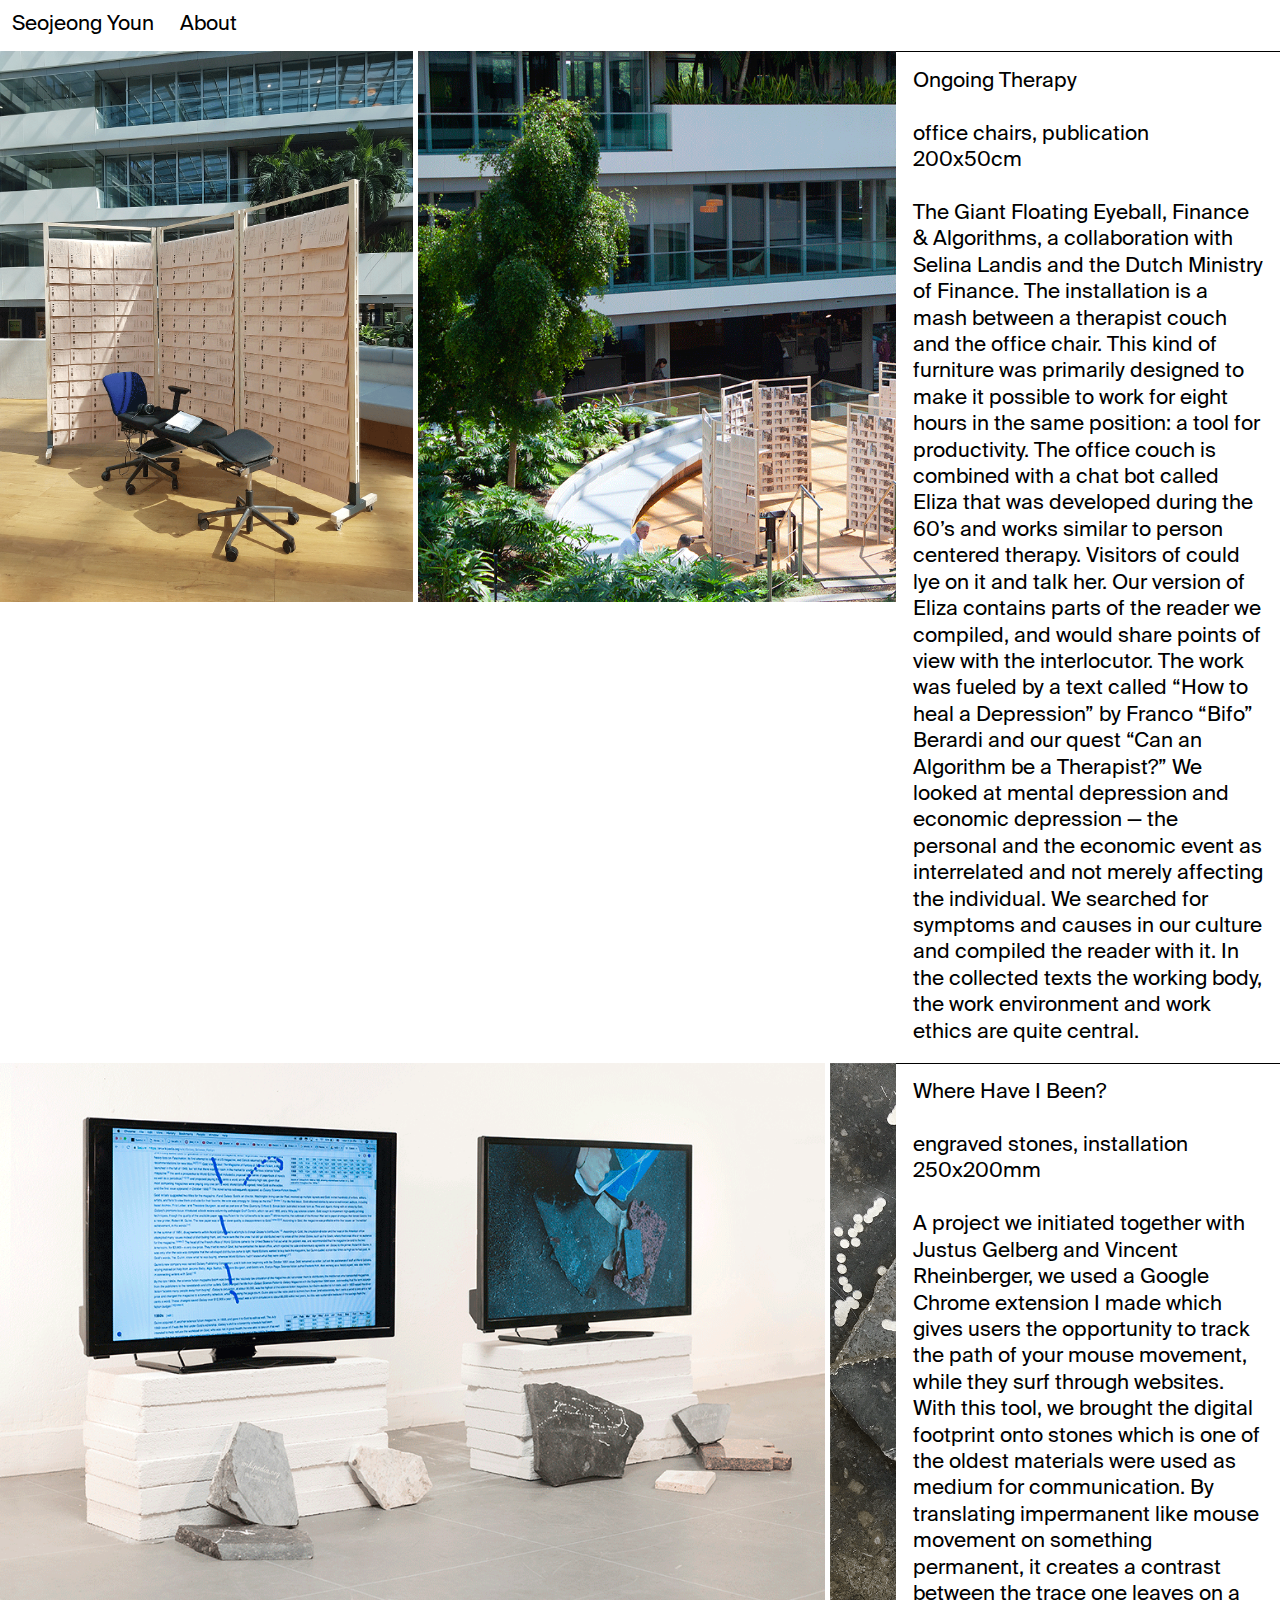
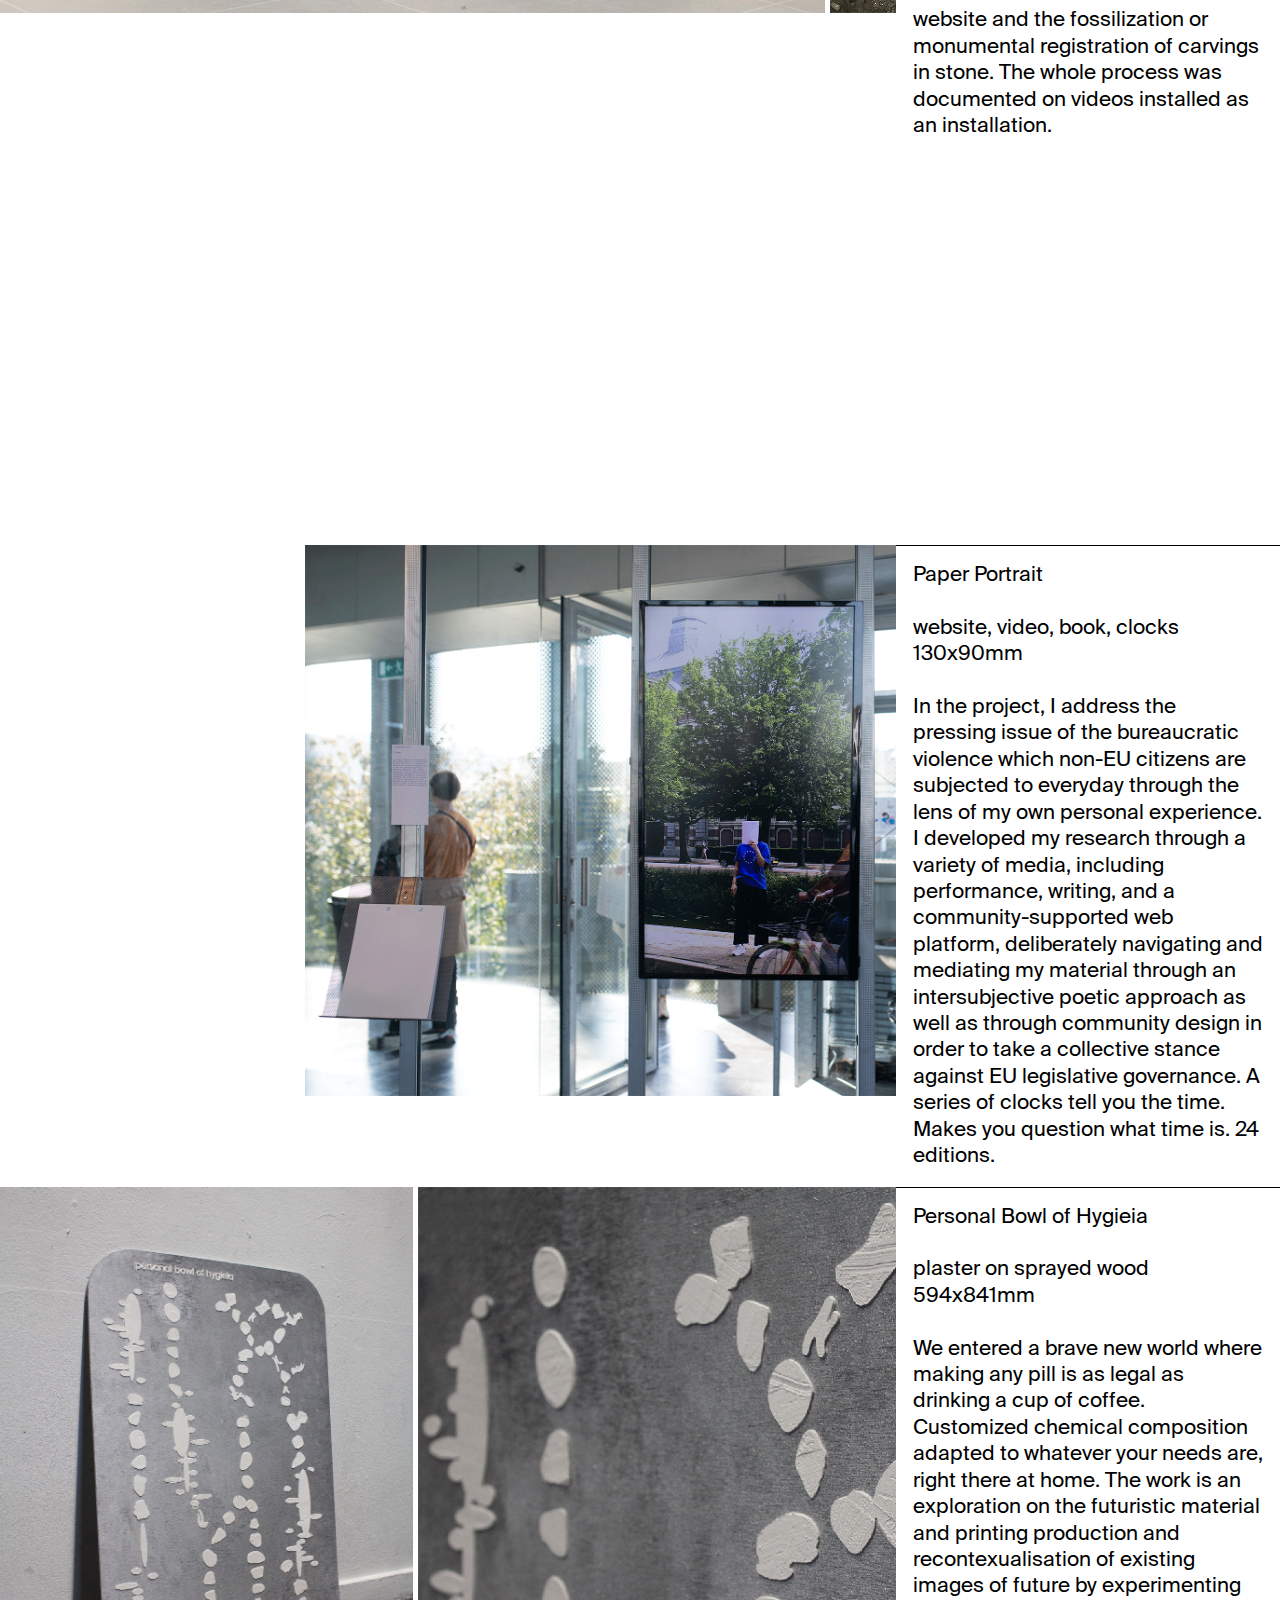
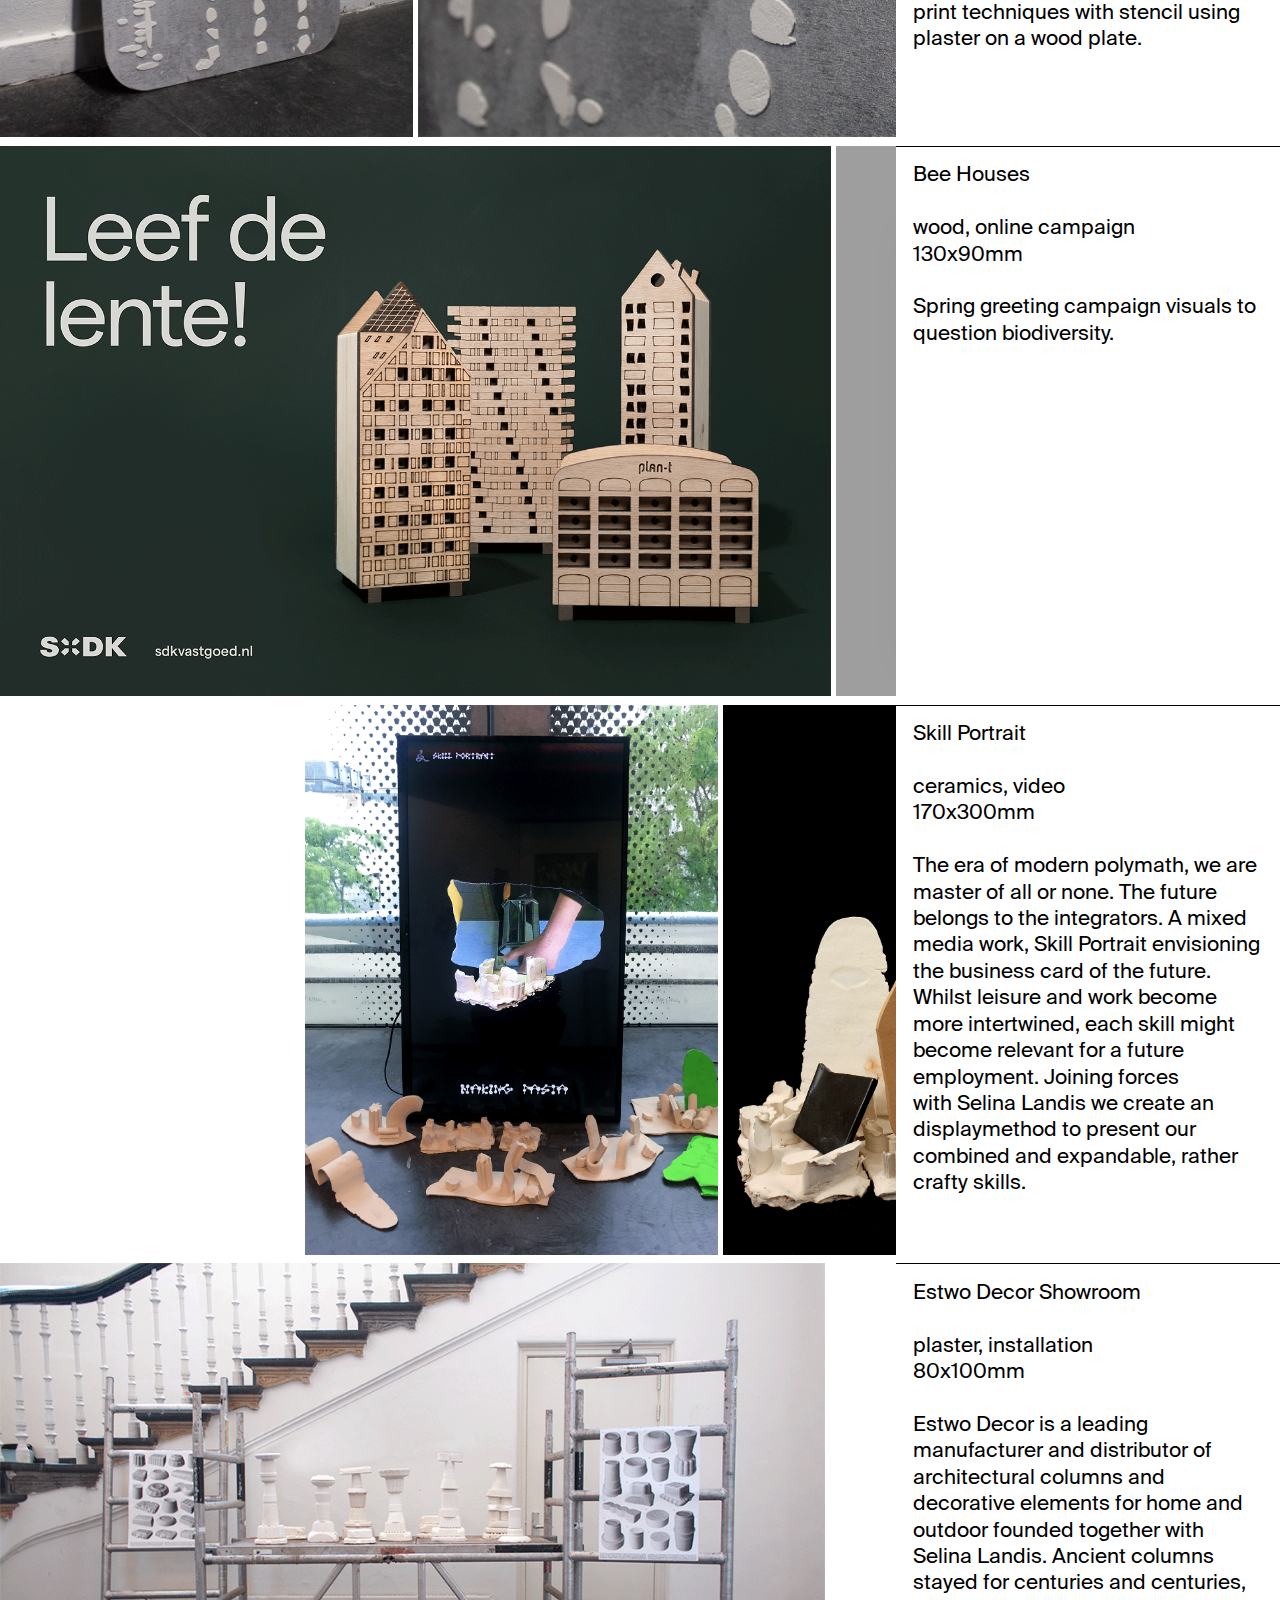
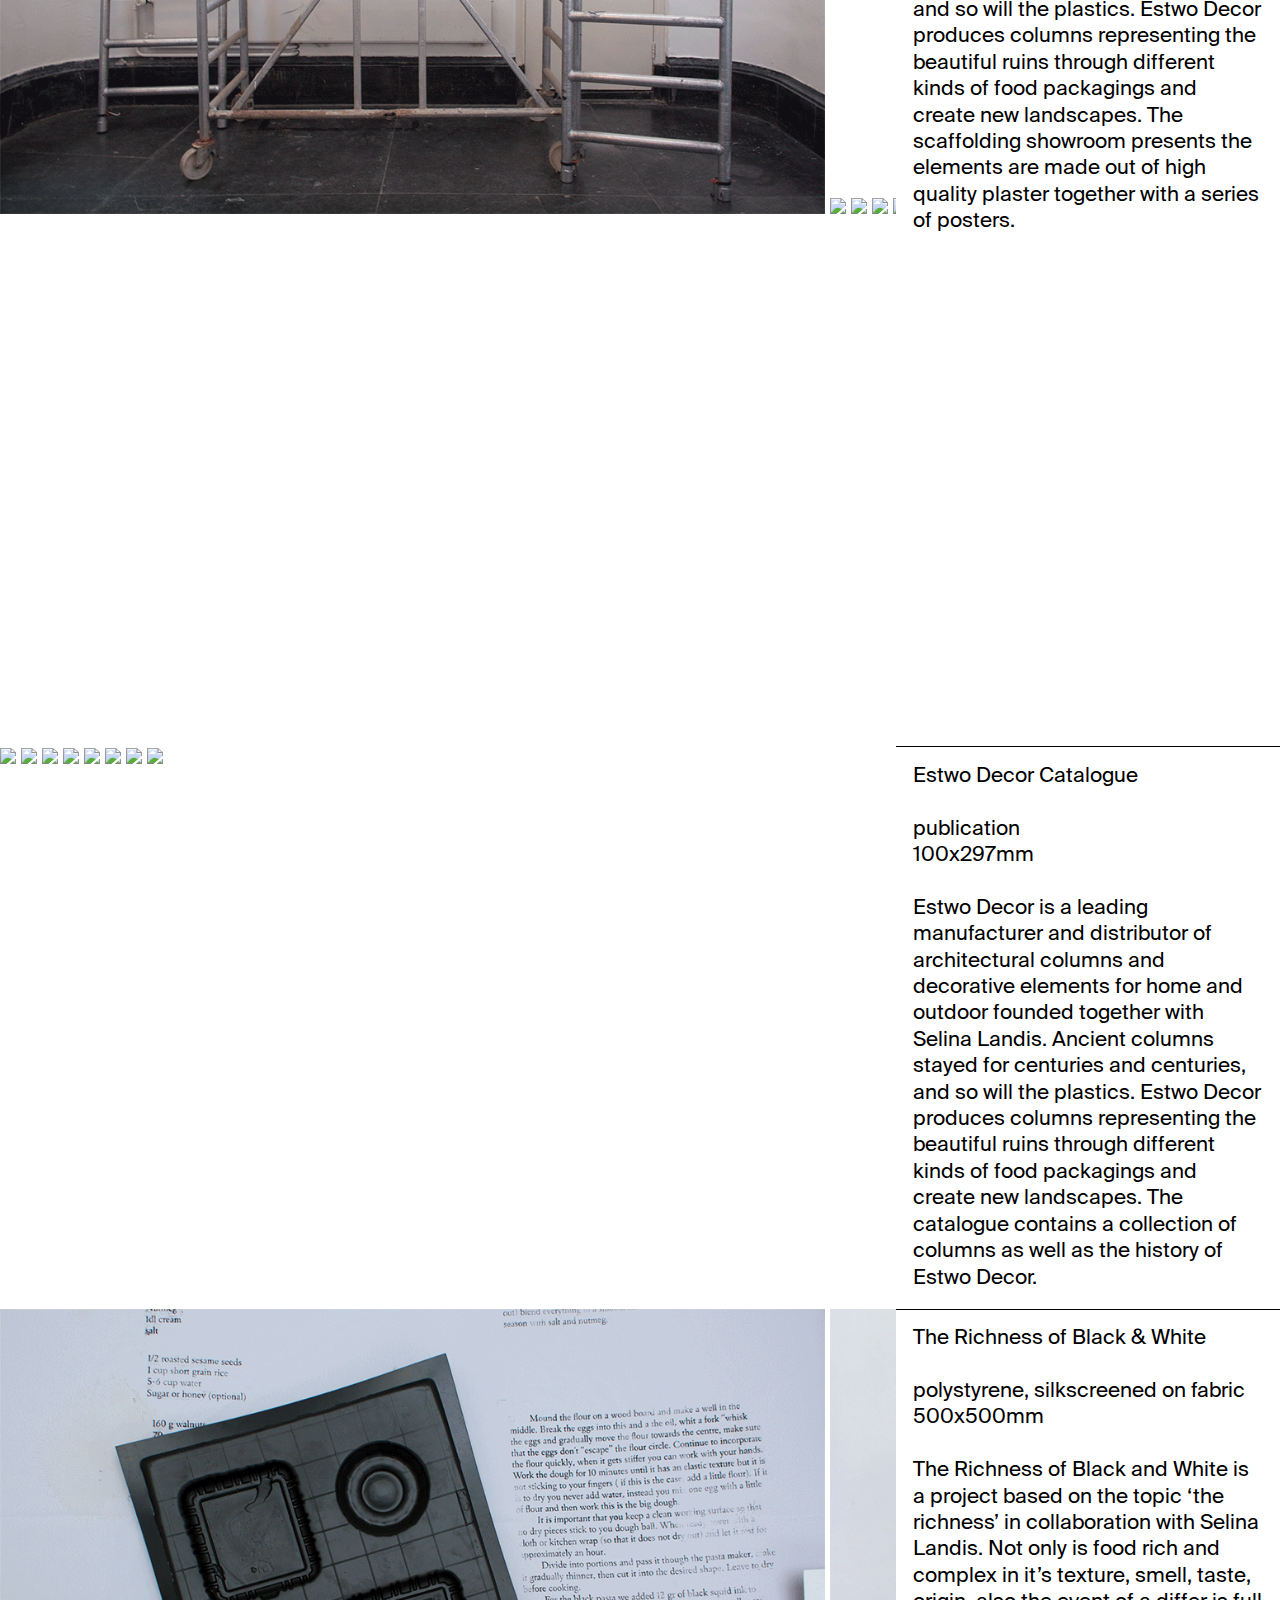
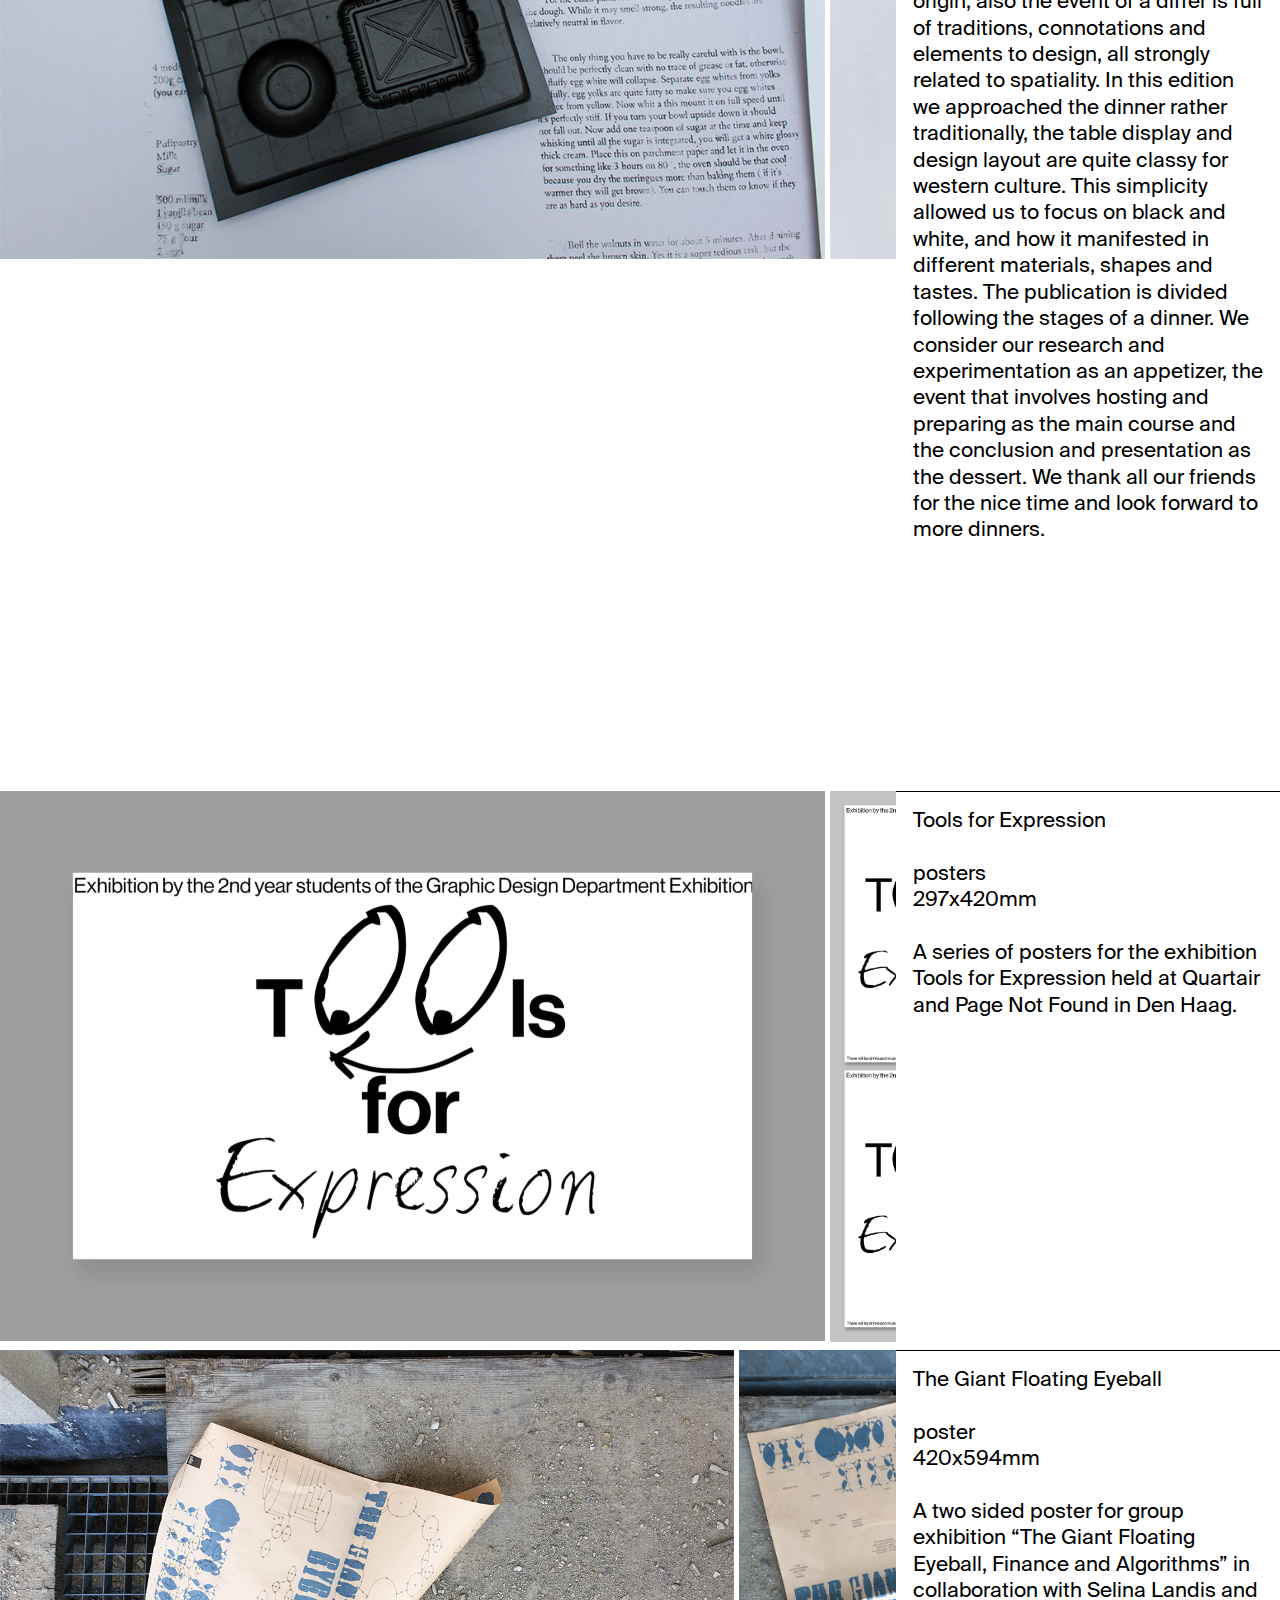
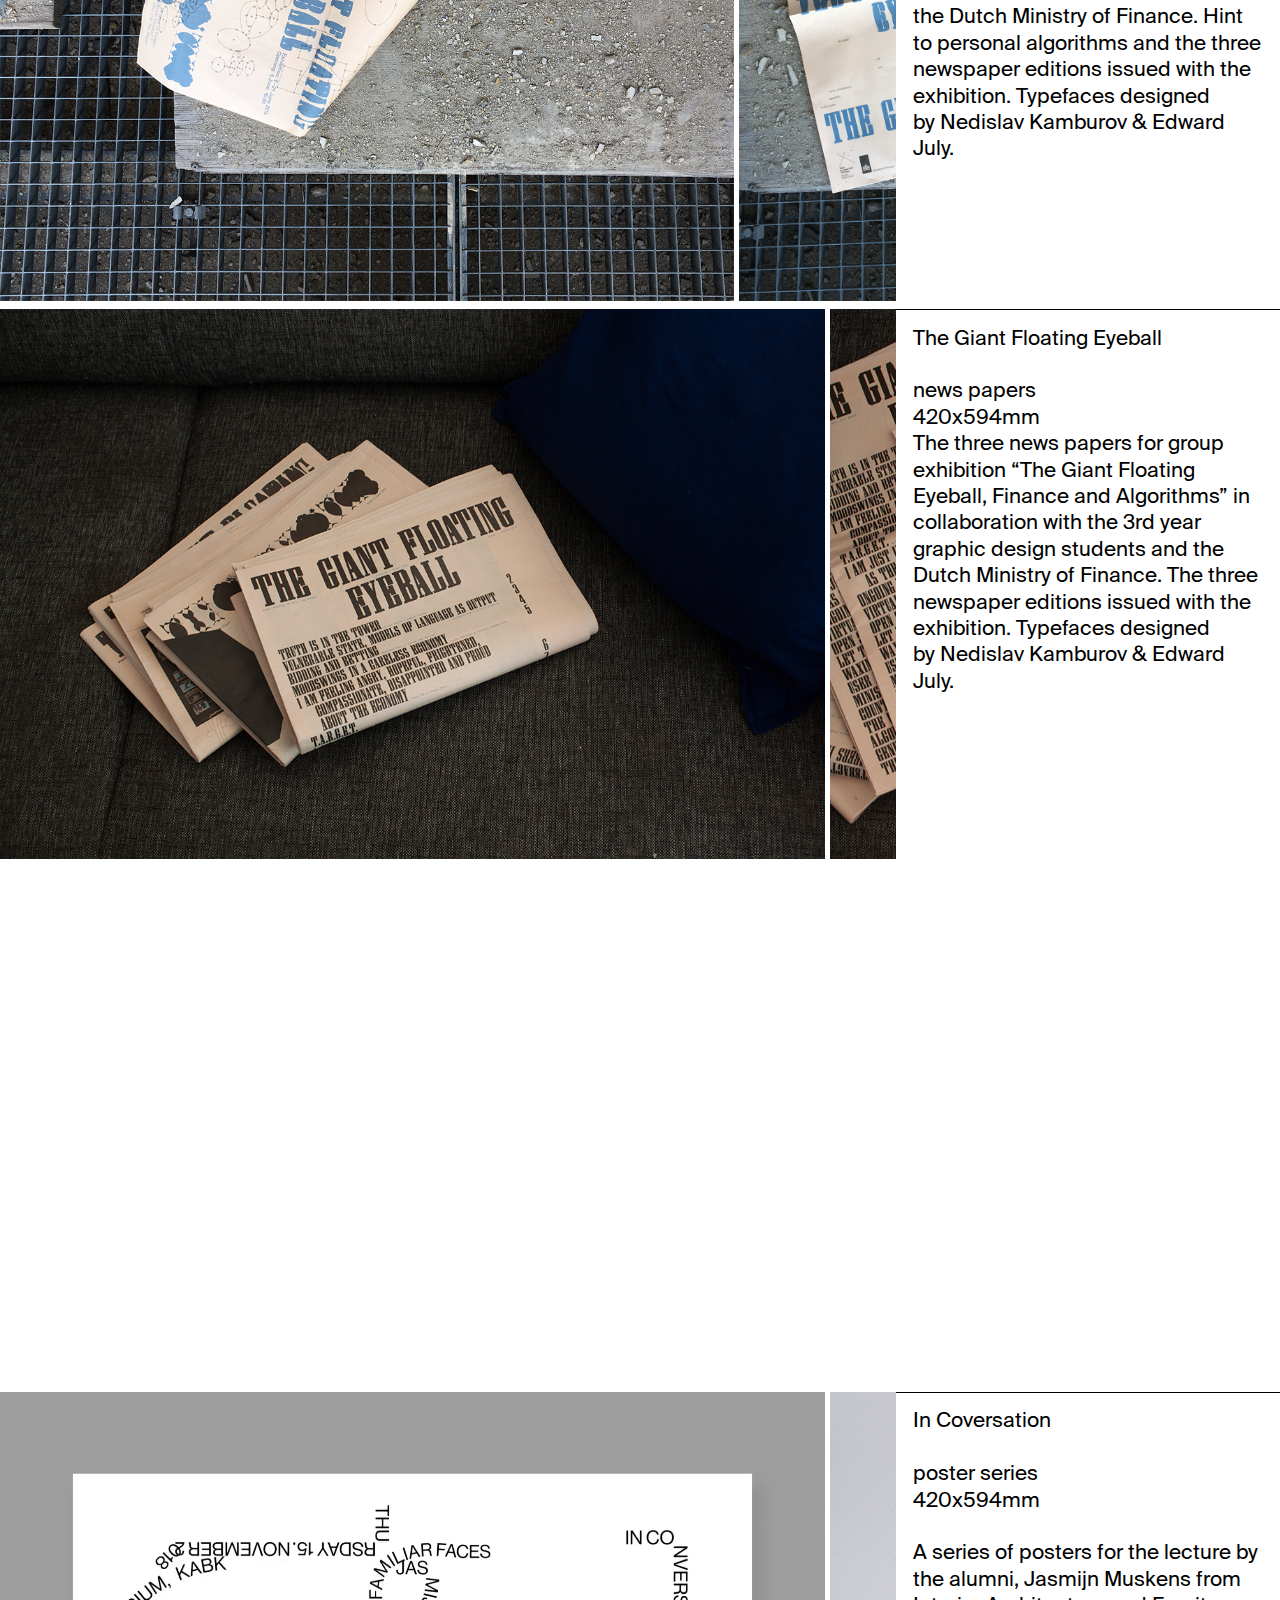
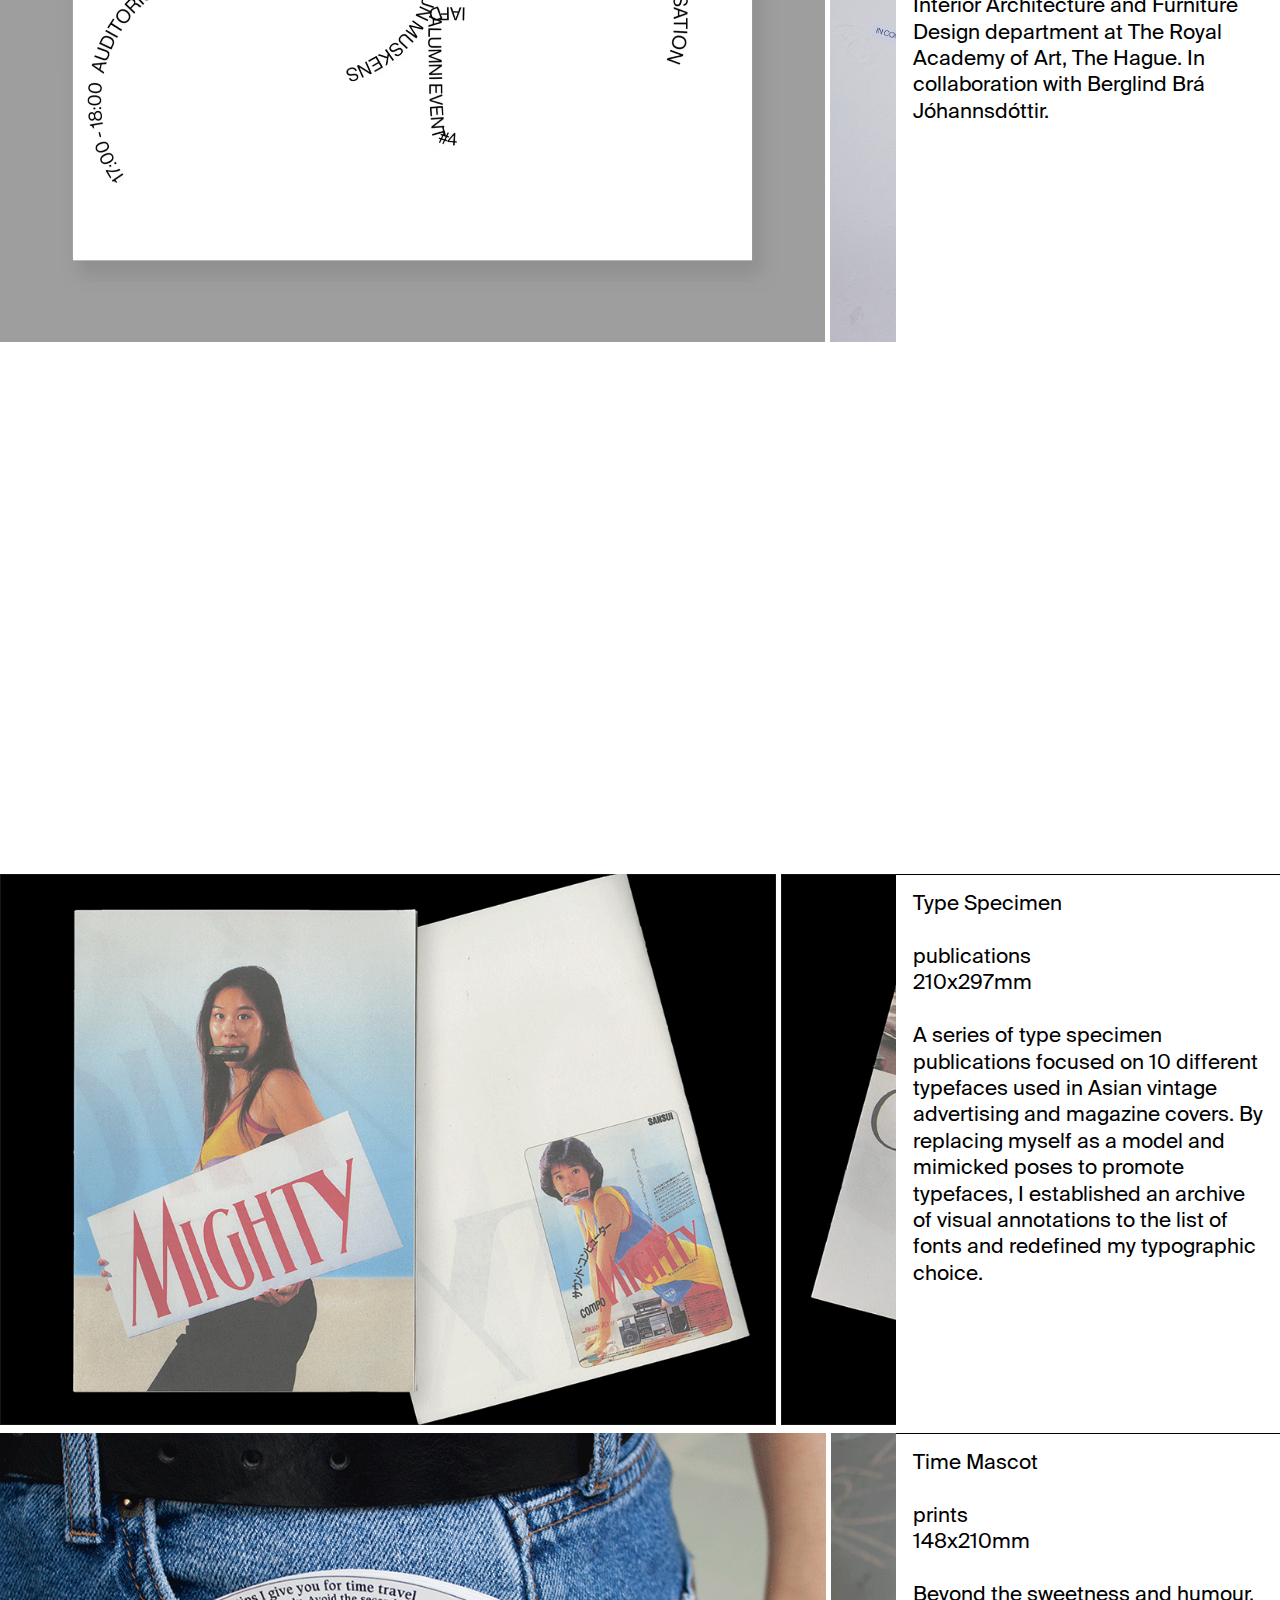
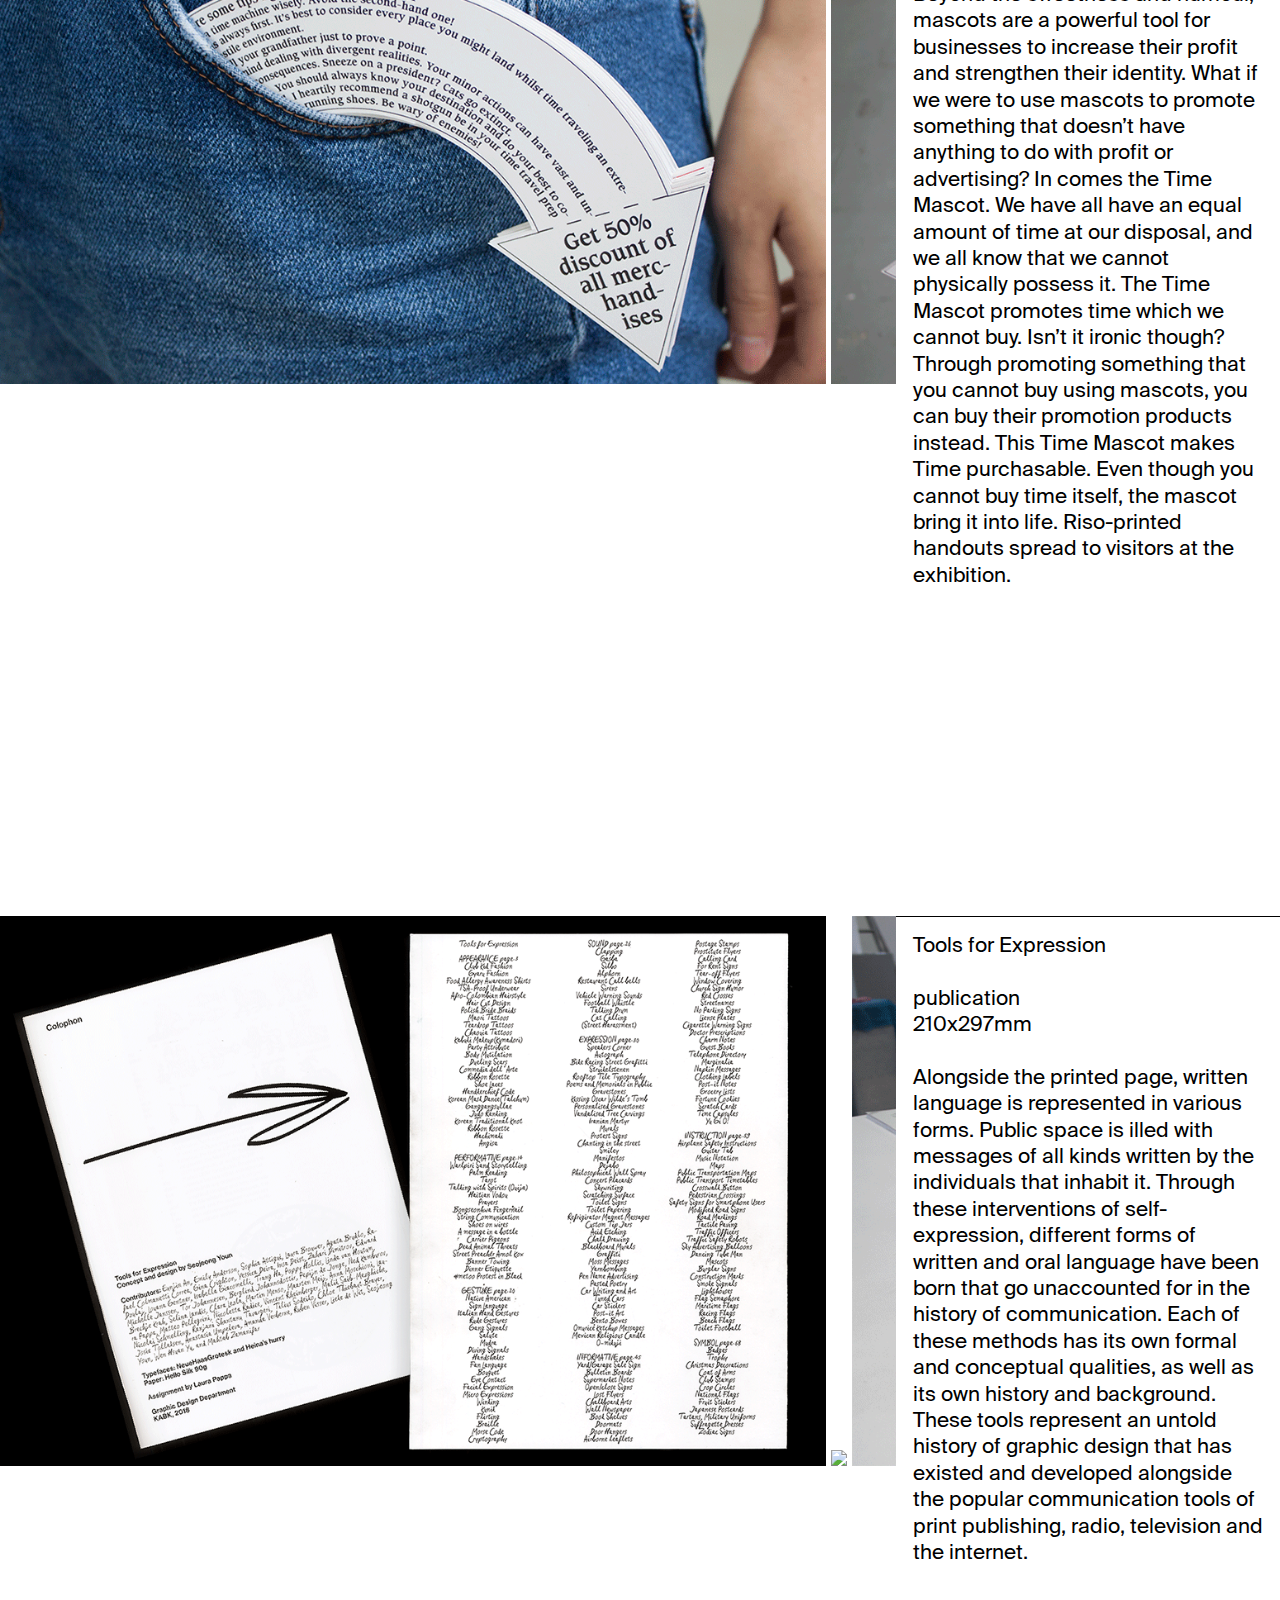
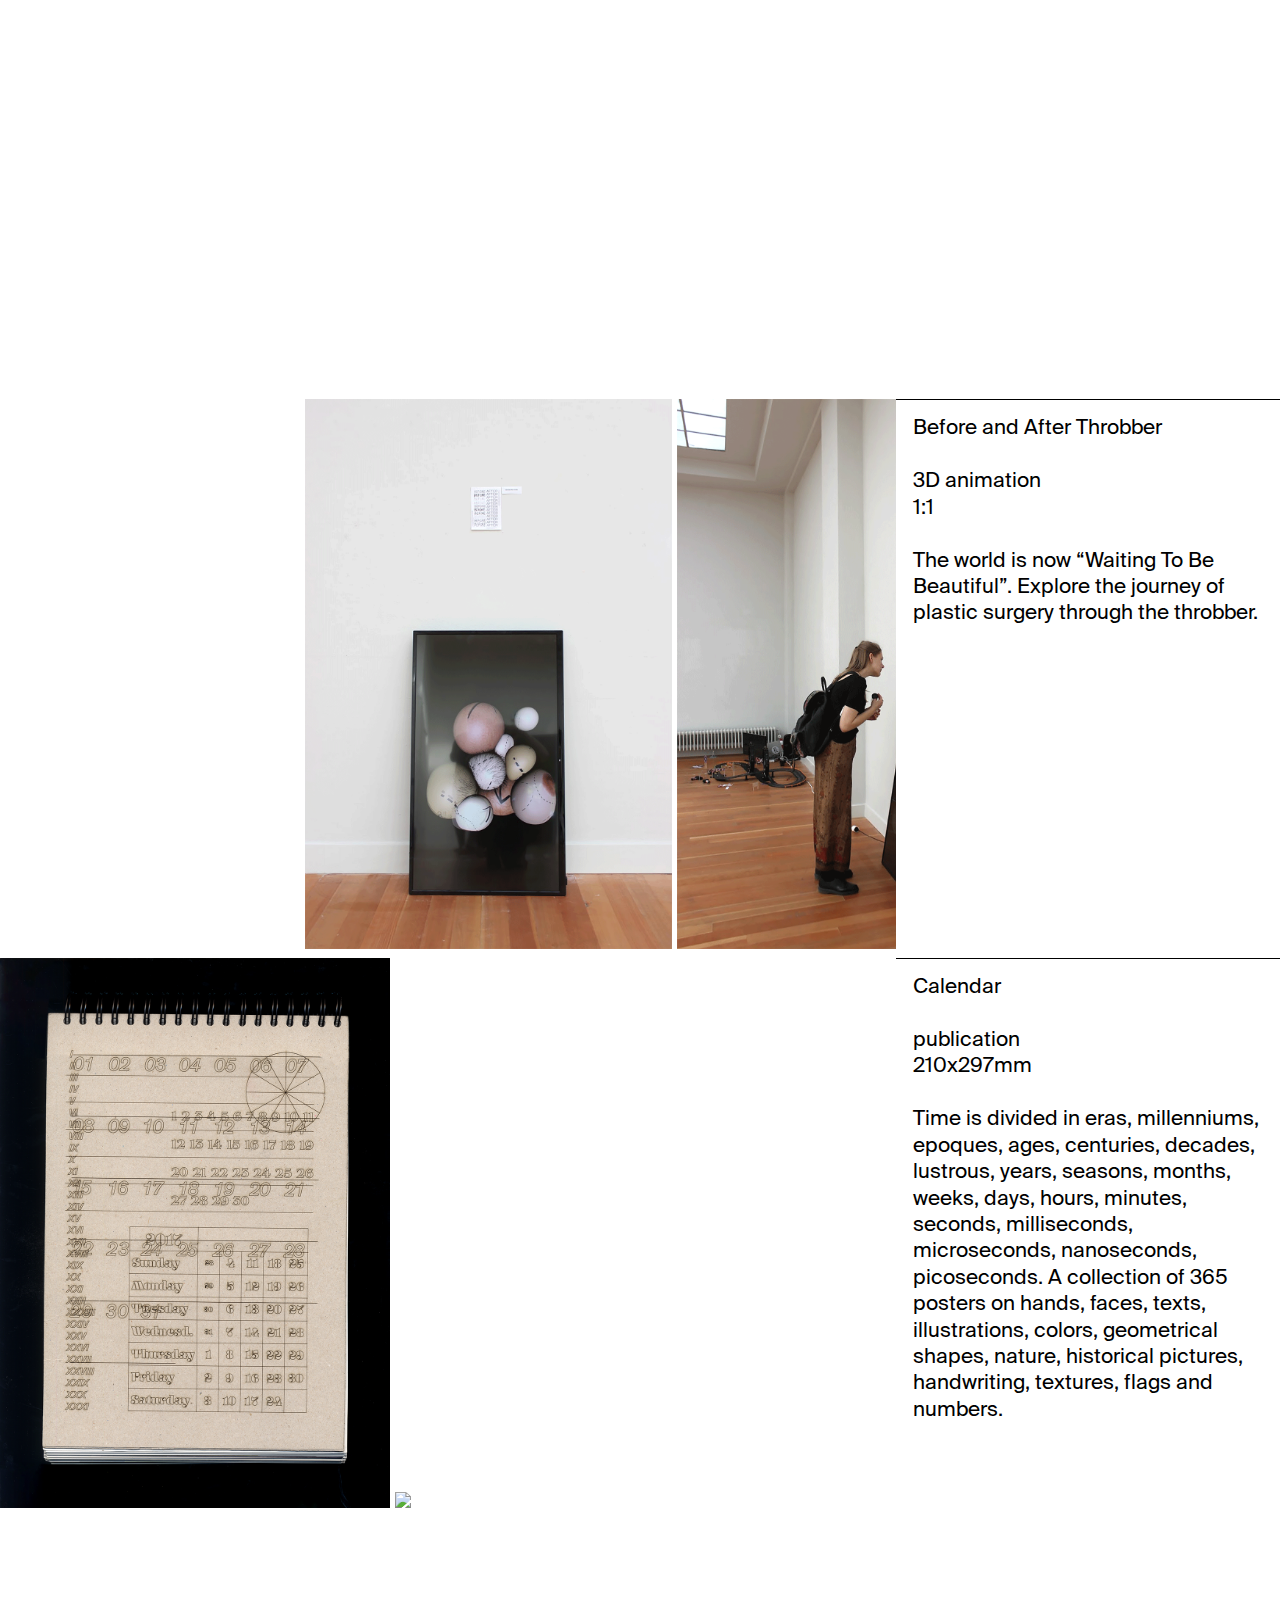
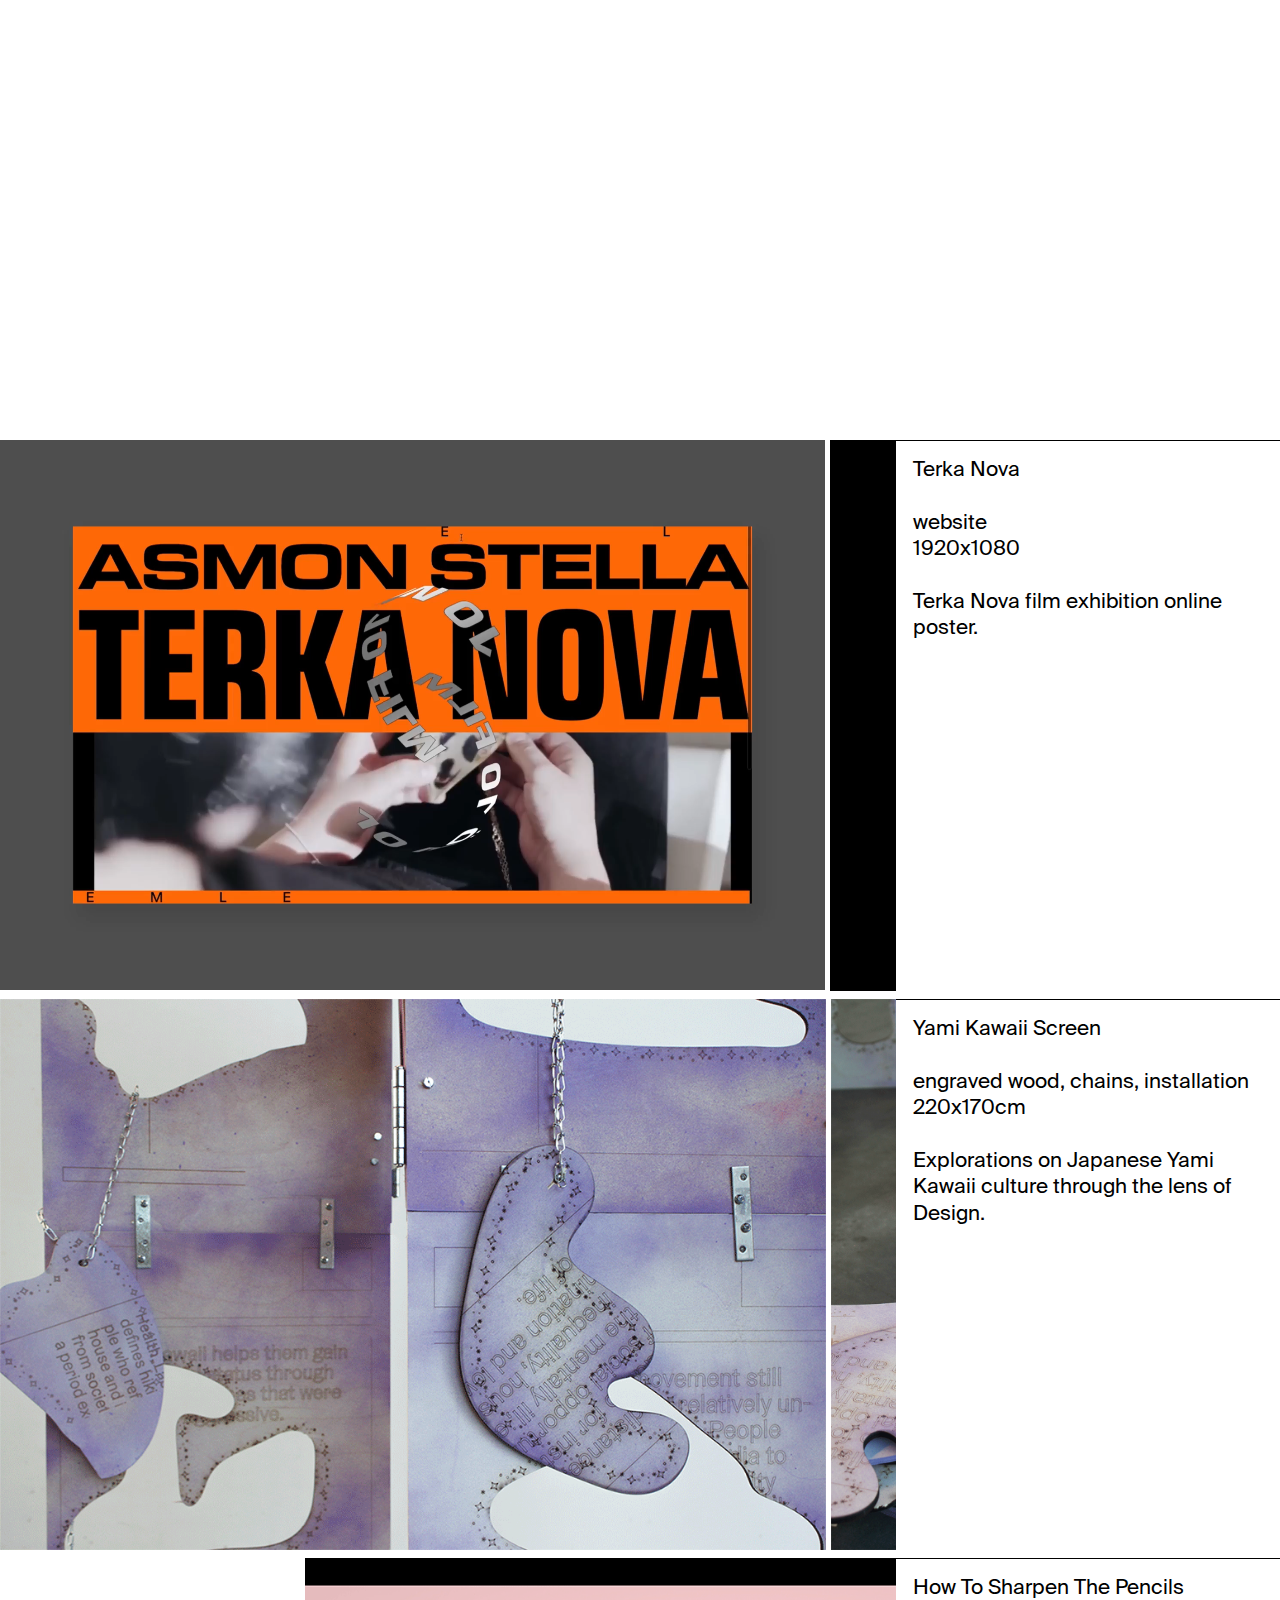
==== index.html @ a8e27b2b "a" ====
<!doctype html>

<html>

<head>

	<title>Seojeong Youn</title>

	<meta charset="UTF-8">

<meta name="viewport" content="width=device-width, initial-scale=1.0">

	<link href="index.css" rel="stylesheet">
	<link rel="icon" type="image/png" href="images/icon.png"/>

</head>

<body>
<!-- <div class="info">
		<img src="images/eye.png" />
</div> -->



<div class="col2" id="top">
	<a class="bio left" style="text-decoration: none; color: black;" >
	Seojeong Youn
</a>
	<a class="bio right" onclick="myFunction()">About</a>

	<div class="column" id="hide" style="display: none;">
<div class="column left">
		<p>
			Seojeong Youn (1993) is a multidisciplinary designer from Seoul, South Korea, currently lives and works in Rotterdam, Netherlands. She finished her bachelor’s degree in Graphic Design at <a href="https://www.kabk.nl/" target="_blank">the Royal Academy of Art, The Hague (KABK)</a>. Her practice consists of combining various mediums
			and explorations on different materials including printed-matters, ceramics, installations, digital and everyday objects.
		</p>
		<!-- <p>
			<br />
			Internship at <a href="http://janenrandoald.be" target="_blank">Studio Jan en Randoald</a>
		</p> -->
		<!-- <p>Select <em>graphic design</em>, or <em>other</em> above to get a filtered selection of projects.</p> -->
	</div>
	<div class="column middle">
		<p>
				Exhibitions	</p>
				<p>

					<p>
							 <em>The Graduation Show</em> at KABK, Sep 2020	</p>
							<p>
								<p>
									<em>In a Pickle</em> at Optie B, Feb 2020
								</p>
				 <em>The Giant Floating Eyeball</em> at The Dutch Ministry of Finance, Jun 2019
							</p>
							 <em>Hoogtij Special: Tools.FM</em> at Page Not Found, Sep 2018
							<p>
				  <em>Tools for Expression</em>at Quartair, Apr 2018
							</p>
							<p>
				  <em>The Gallery Divine</em> at KABK gallery, Dec 2017
							</p>
							<p>
							<em>Objects in Perspective</em> at Quartair, Dec 2017
							</p>
							<p>
							<em>Lecture </em> at The Royal Chess Club 18, Dec 2016
							</p>
	</div>
	<div class="column right">
		<p>For any inquiries:<br />
			<a href="mailto:seojeong.contact@gmail.com" target="_blank">Email</a>
		<br /> <a href="https://www.instagram.com/seodrunk/" target="_blank">Instagram </a>
		<br /> <a href="https://www.linkedin.com/in/seojeong-youn-5357b7106/" target="blank">LinkedIn</a>
		</p>
<br />
<br />
		<br />
		<br />


	</div>
	</div>
</div>
<!-- <div class="popup" id="popup-bio">
	<div class="close-button"></div>
	<p>
Graphic designer and visual artist from Seoul, South Korea, lives and works in The Hague, The Netherlands. She finished her bachelor’s degree in Graphic Design at KABK, The Hague, The Netherlands in 2020. Her practice consists of combining various mediums and explorations on different materials including printed-matters, ceramics, installations, digital and daily objects.
		</p>
<br />
	<p>
		Internship at <a href="http://janenrandoald.be" target="_blank">Studio Jan en Randoald</a>
	</p>
</div> -->
<!-- <div class="profile">
	<img src="images/profile/profile_00000.png" />
</div> -->

<!-- <div class="menu-item">
	<a href="../seojeong_portfolio/index.html">1</a>
			<a href="../seojeong_portfolio/more.html">2</a>
</div> -->

<!-- <div class="project-description">
	<div class="project-title">
		PAPER PORTRAIT
		<div class="project-year">
			2020
		</div>
	</div>
<div class="project-content">
Paper Portrait is an ongoing photo series. The project aims to bring people from migrant workers and international students who are confronted with the immigration policy to build and unfold the longest paper. Have a look <a href="mailto:lyricyoon@gmail.com">here.</a>
</div>
</div>

<div class="project">
	<div class="project-item">
		<img src="images/paper-portrait/paper-portrait.png" />
	</div>
	<div class="project-item">
		<img src="images/paper-portrait/mobile.png" />
	</div>
</div> -->

<div class="project">

	<div class="project-item">
		<img src="images/ongoing_therapy/ongoing_therapy.png" />
	</div>
	<div class="project-item">
		<img src="images/ongoing_therapy/ongoing_therapy_bird.png" />
	</div>
	<div class="project-item">
		<img src="images/ongoing_therapy/book-2.png" />
	</div>
	<div class="project-item">
		<img src="images/ongoing_therapy/ongoing_therapy_02.png" />
	</div>
	<div class="project-item">
		<img src="images/ongoing_therapy/book-1.png" />
	</div>
	<div class="project-item">
		<img src="images/ongoing_therapy/book.png" />
	</div>
	<div class="project-item">
		<img src="images/ongoing_therapy/yessica.png" />
	</div>
	<div class="project-item">
		<img src="images/ongoing_therapy/introduction.png" />
	</div>
	<div class="project-item">
		<img src="images/ongoing_therapy/chair-studio-1.png" />
	</div>
	<div class="project-item">
		<img src="images/ongoing_therapy/chair-studio-2.png" />
	</div>
	<div class="project-item">
		<img src="images/ongoing_therapy/chair-studio-3.png" />
	</div>
	<!-- <div class="project-item">
		<img src="images/ongoing_therapy/chair-detail.png" />
	</div>
	<div class="project-item">
		<img src="images/ongoing_therapy/chair-overview.png" />
	</div> -->
</div>

<div class="project-description">
	<div class="project-title">
		Ongoing Therapy
		<br />
		<br /> office chairs, publication
		<br /> 200x50cm
		<div class="project-year">

		</div>
	</div>
<div class="project-content">
<br />	The Giant Floating Eyeball, Finance & Algorithms, a collaboration with Selina Landis and the Dutch Ministry of Finance. The installation is a mash between a therapist couch and the office chair. This kind of furniture was primarily designed to make it possible to work for eight hours in the same position: a tool for productivity. The office couch is combined with a chat bot called Eliza that was developed during the 60’s and works similar to person centered therapy. Visitors of could lye on it and talk her. Our version of Eliza contains parts of the reader we compiled, and would share points of view with the interlocutor. The work was fueled by a text called “How to heal a Depression” by Franco “Bifo” Berardi and our quest “Can an Algorithm be a Therapist?” We looked at mental depression and economic depression — the personal and the economic event as interrelated and not merely affecting the individual. We searched for symptoms and causes in our culture and compiled the reader with it. In the collected texts the working body, the work environment and work ethics are quite central.
</div>
</div>


<div class="project">
	<div class="project-item">
		<img src="images/tracking/tracking1.png" />
	</div>
	<div class="project-item">
		<img src="images/tracking/tracking_stones.png" />
	</div>
	<!-- <div class="project-item">
		<img src="images/tracking/tracking2.png" />
	</div> -->
	<div class="project-item">
		<img src="images/tracking/tracking3.png" />
	</div>
	<div class="project-item">
		<img src="images/tracking/tracking.png" />
	</div>
	<div class="project-item">
		<img src="images/tracking/tracking_justus.png" />
	</div>
	<div class="project-item">
		<img src="images/tracking/tracking_dots.png" />
	</div>
</div>

<div class="project-description">
	<div class="project-title">
		Where Have I Been?
		<br />
		<br />engraved stones, installation
		<br /> 250x200mm
				<div class="project-year">

		</div>
	</div>
<div class="project-content">
<br />A project we initiated together with Justus Gelberg and Vincent Rheinberger, we used a Google Chrome extension I made which gives users the opportunity to track the path of your mouse movement, while they surf through websites. With this tool, we brought the digital footprint onto stones which is one of the oldest materials were used as medium for communication. By translating impermanent like mouse movement on something permanent, it creates a contrast between the trace one leaves on a website and the fossilization or monumental registration of carvings in stone. The whole process was documented on videos installed as an installation.
</div>
</div>



<div class="project">
	<div class="project-item">
		<video src="images/153-days/paper_portrait_website.mp4" type="video/mp4" height="100%" loop muted autoplay=autoplay playsinline>
				</video>
	</div>
	<div class="project-item">
		<img src="images/153-days/153-days-1.png" />
	</div>
	<div class="project-item">
		<img src="images/153-days/153-days-0.png" />
	</div>
	<div class="project-item">
		<img src="images/153-days/153-days-2.png" />
	</div>
	<div class="project-item">
		<img src="images/153-days/153-days-3.png" />
	</div>
	<div class="project-item">
		<img src="images/clocks/clock-3.png" />
	</div>
	<div class="project-item">
		<img src="images/clocks/clock-2.png" />
	</div>
	<div class="project-item">
		<img src="images/clocks/clock-1.png" />
	</div>
</div>

<div class="project-description">
	<div class="project-title">
		Paper Portrait
		<br />
		<br />website, video, book, clocks
		<br />130x90mm
		<div class="project-year">

		</div>
	</div>
<div class="project-content">
<br />In the project, I address the pressing issue of the bureaucratic violence which non-EU citizens are subjected to everyday through the lens of my own personal experience. I developed my research through a variety of media, including performance, writing, and a community-supported web platform, deliberately navigating and mediating my material through an intersubjective poetic approach as well as through community design in order to take a collective stance against EU legislative governance. A series of clocks tell you the time. Makes you question what time is. 24 editions.

</div>
</div>



<div class="project">
	<div class="project-item">
		<img src="images/personal_bowl_of_hygieia/personal_bowl_of_hygieia_2.png" />
	</div>
	<div class="project-item">
		<img src="images/personal_bowl_of_hygieia/personal_bowl_of_hygieia_4.png"  />
	</div>
	<div class="project-item">
		<img src="images/personal_bowl_of_hygieia/personal_bowl_of_hygieia_3.png"  />
	</div>
	<div class="project-item">
		<img src="images/personal_bowl_of_hygieia/livingroom.png" />
	</div>
	<!-- <div class="project-item">
		<img src="images/personal_bowl_of_hygieia/personal_bowl_of_hygieia_process.png" />
	</div> -->
</div>

<div class="project-description">
	<div class="project-title">
		Personal Bowl of Hygieia
		<br />
	<br />	plaster on sprayed wood
	<br />  594x841mm
		<div class="project-year">

		</div>
	</div>
<div class="project-content">
<br />We entered a brave new world where making any pill is as legal as drinking a cup of coffee. Customized chemical composition adapted to whatever your needs are, right there at home. The work is an exploration on the futuristic material and printing production and recontexualisation of existing images of future by experimenting print techniques with stencil using plaster on a wood plate.
</div>
</div>



<div class="project">
	<div class="project-item">
		<img src="images/SDK/sdk_lentegroet_1.png" />
	</div>
	<div class="project-item">
		<video src="images/SDK/sdk_lentegroet_teaser.mp4" type="video/mp4" height="100%" loop muted autoplay=autoplay playsinline>
				</video>
	</div>
</div>

<div class="project-description">
	<div class="project-title">
		Bee Houses
		<br />
		<br />wood, online campaign
		<br />130x90mm
		<div class="project-year">

		</div>
	</div>
<div class="project-content">
<br />Spring greeting campaign visuals to question biodiversity.

</div>
</div>



<!-- <div class="project-description">
	<div class="project-title">
		POSTCARDS
		<div class="project-year">
			2020
		</div>
	</div>
<div class="project-content">
Series of postcards. Contact me your address and I will send you a postcard about information and tips on visas in the Netherlands!
</div>
</div>

<div class="project">
	<div class="project-item">
		<img src="images/postcard/postcards-front.png" />
	</div>
	<div class="project-item">
		<img src="images/postcard/postcards-3.png" />
	</div>
	<div class="project-item">
		<img src="images/postcard/postcards-2.png" />
	</div>
</div> -->


<!--
<div class="project">
	<div class="project-item">
		<video src="images/thesis/mobile-thesis.mp4" type="video/mp4" height="100%" loop muted autoplay=autoplay playsinline>
				</video>
	</div>
	<div class="project-item">
		<video src="images/thesis/mobile-thesis-2.mp4" type="video/mp4" height="100%" loop muted autoplay=autoplay playsinline>
				</video>
	</div>
	<div class="project-item">
		<img src="images/thesis/thesis_0.png" />
	</div>
	<div class="project-item">
		<img src="images/thesis/thesis_2.png" />
	</div>
	<div class="project-item">
		<img src="images/thesis/thesis_4.png" />
	</div>
	<div class="project-item">
		<img src="images/thesis/thesis_6.png" />
	</div>
	<div class="project-item">
		<img src="images/thesis/thesis_7.png" />
	</div>
	<div class="project-item">
		<img src="images/thesis/thesis_8.png" />
	</div>
	<div class="project-item">
		<img src="images/thesis/thesis_9.png" />
	</div>
</div>

<div class="project-description">
	<div class="project-title">
		Towrds Mobility: Becoming Liquid Autonomy
		<div class="project-year">
			2020
		</div>
	</div>
<div class="project-content">
Graphic Design BA Thesis. This text considers the implications of mobility on the neoliberal subject, both living and working environments, suggesting that under the fluid conditions of precarity, inequality, and lack, which ultimately is uncertain for designers to be autonomous in the creative practice. Designed a publication and a mobile-friendly version of website. (Please check the website on your mobile phone!)
</div>
</div> -->





<div class="project">
	<div class="project-item">
		<video src="images/skill_portrait/skillportrait.mp4" type="video/mp4" height="100%" loop muted autoplay=autoplay playsinline>
				</video>
	</div>
	<div class="project-item">
		<img src="images/skill_portrait/skill-portrait-display.png" />
	</div>
	<div class="project-item">
		<img src="images/skill_portrait/skill-portrait-life.png" />
	</div>
	<div class="project-item">
		<img src="images/skill_portrait/skill-portrait-2.gif" />
	</div>
	<div class="project-item">
		<video src="images/skill_portrait/skill_portrait.mp4" type="video/mp4" height="100%" loop muted autoplay=autoplay playsinline>
				</video>
	</div>
</div>

<div class="project-description">
	<div class="project-title">
		Skill Portrait
		<br />
		<br />ceramics, video
		<br />170x300mm
		<div class="project-year">

		</div>
	</div>
<div class="project-content">
<br />The era of modern polymath, we are master of all or none. The future belongs to the integrators. A mixed media work, Skill Portrait envisioning the business card of the future. Whilst leisure and work become more intertwined, each skill might become relevant for a future employment. Joining forces with Selina Landis we create an displaymethod to present our combined and expandable, rather crafty skills.
	</div>
</div>



	<div class="project">
		<div class="project-item">
			<img src="images/estwo_expo/estwo_expo.png" />
		</div>
		<div class="project-item">
			<img src="images/estwo_expo/estwo_expo_1.png" />
		</div>
		<div class="project-item">
			<img src="images/estwo_expo/estwo_expo_2.png" />
		</div>
		<div class="project-item">
			<img src="images/estwo_expo/estwo_expo_3.png" />
		</div>
		<div class="project-item">
			<img src="images/estwo_expo/estwo_expo_4.png" />
		</div>
		<div class="project-item">
			<img src="images/estwo_expo/estwo_dune.png" />
		</div>
			<div class="project-item">
				<img src="images/estwo_poster/estwo_poster.png" />
			</div>
			<!-- <div class="project-item">
				<img src="images/estwo_poster/estwo_poster_2.png" />
			</div> -->
	</div>

	<div class="project-description">
		<div class="project-title">
			Estwo Decor Showroom
			<br />
			<br />plaster, installation
			<br />80x100mm

					<div class="project-year">

			</div>
		</div>
	<div class="project-content">
<br />Estwo Decor is a leading manufacturer and distributor of architectural columns and decorative elements for home and outdoor founded together with Selina Landis. Ancient columns stayed for centuries and centuries, and so will the plastics. Estwo Decor produces columns representing the beautiful ruins through different kinds of food packagings and create new landscapes. The scaffolding showroom presents the elements are made out of high quality plaster together with a series of posters.
	</div>
	</div>

	<div class="project">
		<!-- <div class="project-item">
			<img src="images/estwo/estwo_cover.png" />
		</div> -->
		<div class="project-item">
			<img src="images/estwo/estwo_1.png" />
		</div>
		<div class="project-item">
			<img src="images/estwo/estwo_2.png" />
		</div>
		<div class="project-item">
			<img src="images/estwo/estwo_3.png" />
		</div>
		<div class="project-item">
			<img src="images/estwo/estwo_4.png" />
		</div>
		<div class="project-item">
			<img src="images/estwo/estwo_5.png" />
		</div>
		<div class="project-item">
			<img src="images/estwo/estwo_6.png" />
		</div>
		<div class="project-item">
			<img src="images/estwo/estwo_7.png" />
		</div>
		<div class="project-item">
			<img src="images/estwo/estwo_8.png" />
		</div>
		<!-- <div class="project-item">
			<img src="images/estwo/estwo_backcover.png" />
		</div> -->
	</div>

	<div class="project-description">
		<div class="project-title">
			Estwo Decor Catalogue
			<br />
			<br />publication
			<br /> 100x297mm
					<div class="project-year">

			</div>
		</div>
	<div class="project-content">
<br />Estwo Decor is a leading manufacturer and distributor of architectural columns and decorative elements for home and outdoor founded together with Selina Landis. Ancient columns stayed for centuries and centuries, and so will the plastics. Estwo Decor produces columns representing the beautiful ruins through different kinds of food packagings and create new landscapes. The catalogue contains a collection of columns as well as the history of Estwo Decor.
	</div>
	</div>

	<div class="project">
		<div class="project-item">
			<img src="images/richness_dinner/richness_dinner_4.png" />
		</div>
		<div class="project-item">
			<img src="images/richness_dinner/dinner_menu.png" />
		</div>
		<div class="project-item">
			<img src="images/richness_dinner/dinner_book.png" />
		</div>
		<div class="project-item">
			<img src="images/richness_dinner/richness_dinner_2.png" />
		</div>
		<div class="project-item">
			<img src="images/richness_dinner/richness_dinner_1.png" />
		</div>
		<div class="project-item">
			<img src="images/dinner/dinner_cover.png" />
		</div>
		<div class="project-item">
		<img src="images/dinner/dinner_1.png" />
	</div>
	<div class="project-item">
		<img src="images/dinner/dinner_2.png" />
	</div>
	<div class="project-item">
		<img src="images/dinner/dinner_3.png" />
	</div>
	<div class="project-item">
		<img src="images/dinner/dinner_4.png" />
	</div>
	<div class="project-item">
		<img src="images/dinner/dinner_5.png" />
	</div>
	<div class="project-item">
		<img src="images/dinner/dinner_6.png" />
	</div>
	<div class="project-item">
		<img src="images/dinner/dinner_7.png" />
	</div>
	<div class="project-item">
		<img src="images/dinner/dinner_8.png" />
	</div>
	<div class="project-item">
		<img src="images/dinner/dinner_9.png" />
	</div>
	<div class="project-item">
		<img src="images/dinner/dinner_10.png" />
	</div>
	<div class="project-item">
		<img src="images/dinner/dinner_11.png" />
	</div>
	<div class="project-item">
		<img src="images/dinner/dinner_12.png" />
	</div>
	<div class="project-item">
		<img src="images/dinner/dinner_13.png" />
	</div>
	<div class="project-item">
		<img src="images/dinner/dinner_14.png" />
	</div>
	<div class="project-item">
		<img src="images/dinner/dinner_backcover.png" />
	</div>
		<!-- <div class="project-item">
			<img src="images/richness_dinner/richness_dinner_seojeong.png" />
		</div> -->
		<div class="project-item">
			<img src="images/richness_dinner/richness_dinner_3.png" />
		</div>
		<div class="project-item">
			<img src="images/dinner/screen.png" />
		</div>
	</div>

	<div class="project-description">
		<div class="project-title">
			The Richness of Black & White
			<br />
			<br />polystyrene, silkscreened on fabric
			<br /> 500x500mm
					<div class="project-year">

			</div>
		</div>
	<div class="project-content">
<br />The Richness of Black and White is a project based on the topic ‘the richness’ in collaboration with Selina Landis. Not only is food rich and complex in it’s texture, smell, taste, origin, also the event of a differ is full of traditions, connotations and elements to design, all strongly related to spatiality. In this edition we approached the dinner rather traditionally, the table display and design layout are quite classy for western culture. This simplicity allowed us to focus on black and white, and how it manifested in different materials, shapes and tastes. The publication is divided following the stages of a dinner. We consider our research and experimentation as an appetizer, the event that involves hosting and preparing as the main course and the conclusion and presentation as the dessert. We thank all our friends for the nice time and look forward to more dinners.
	</div>
	</div>

	<!-- <div class="project">
			<div class="project-item">
				<img src="images/dinner/dinner_cover.png" />
			</div>
						<div class="project-item">
			<img src="images/dinner/dinner_1.png" />
		</div>
		<div class="project-item">
			<img src="images/dinner/dinner_2.png" />
		</div>
		<div class="project-item">
			<img src="images/dinner/dinner_3.png" />
		</div>
		<div class="project-item">
			<img src="images/dinner/dinner_4.png" />
		</div>
		<div class="project-item">
			<img src="images/dinner/dinner_5.png" />
		</div>
		<div class="project-item">
			<img src="images/dinner/dinner_6.png" />
		</div>
		<div class="project-item">
			<img src="images/dinner/dinner_7.png" />
		</div>
		<div class="project-item">
			<img src="images/dinner/dinner_8.png" />
		</div>
		<div class="project-item">
			<img src="images/dinner/dinner_9.png" />
		</div>
		<div class="project-item">
			<img src="images/dinner/dinner_10.png" />
		</div>
		<div class="project-item">
			<img src="images/dinner/dinner_11.png" />
		</div>
		<div class="project-item">
			<img src="images/dinner/dinner_12.png" />
		</div>
		<div class="project-item">
			<img src="images/dinner/dinner_13.png" />
		</div>
		<div class="project-item">
			<img src="images/dinner/dinner_14.png" />
		</div>
		<div class="project-item">
			<img src="images/dinner/dinner_backcover.png" />
		</div>
	</div>

	<div class="project-description">
		<div class="project-title">
			The Richness of Black & White
			<br />
			<br />polystyrene, silkscreened on fabric, food
			<br />500x500mm
					<div class="project-year">

			</div>
		</div>
	<div class="project-content">
<br />The Richness of Black and White is a project based on the topic ‘the richness’ in collaboration with Selina Landis. Not only is food rich and complex in it’s texture, smell, taste, origin, also the event of a differ is full of traditions, connotations and elements to design, all strongly related to spatiality. In this edition we approached the dinner rather traditionally, the table display and design layout are quite classy for western culture. This simplicity allowed us to focus on black and white, and how it manifested in different materials, shapes and tastes. The publication is divided following the stages of a dinner. We consider our research and experimentation as an appetizer, the event that involves hosting and preparing as the main course and the conclusion and presentation as the dessert. We thank all our friends for the nice time and look forward to more dinners.
	</div>
	</div> -->


	<div class="project">
		<div class="project-item">
			<video src="images/toolposter/tool_poster.mp4" type="video/mp4" height="100%" loop muted autoplay=autoplay playsinline>
					</video>
		</div>
		<div class="project-item">
			<img src="images/toolposter/toolposter.png" />
		</div>
	<div class="project-item">
			<img src="images/pagenotfound/pagenotfound-2.png" />
		</div>
	</div>

	<div class="project-description">
		<div class="project-title">
			Tools for Expression
			<br />
			<br /> posters
			<br /> 297x420mm
					<div class="project-year">

			</div>
		</div>
	<div class="project-content">
<br />A series of posters for the exhibition Tools for Expression held at Quartair and Page Not Found in Den Haag.
	</div>
	</div>


	<div class="project">
		<div class="project-item">
			<img src="images/minfin_poster/minfin_poster_04.png" />
		</div>
		<div class="project-item">
			<img src="images/minfin_poster/minfin_poster.png" />
		</div>
		<div class="project-item">
			<img src="images/minfin_poster/minfin_poster_03.png" />
		</div>
		<div class="project-item">
			<img src="images/minfin_poster/minfin_poster_02.png" />
		</div>
		<div class="project-item">
			<img src="images/minfin_poster/minfin_poster_05.png" />
		</div>
	</div>

	<div class="project-description">
		<div class="project-title">
			The Giant Floating Eyeball
			<br />
			<br />poster
			<br />420x594mm
			<div class="project-year">

			</div>
		</div>
	<div class="project-content">
		<br />A two sided poster for group exhibition “The Giant Floating Eyeball, Finance and Algorithms” in collaboration with Selina Landis and the Dutch Ministry of Finance. Hint to personal algorithms and the three newspaper editions issued with the exhibition.
		Typefaces designed by Nedislav Kamburov & Edward July.
		</div>
	</div>

	<div class="project">
		<div class="project-item">
			<img src="images/floating-eyeball/floating-eyeball-2.png" />
		</div>
		<div class="project-item">
			<img src="images/floating-eyeball/floating-eyeball-6.png" />
		</div>
		<div class="project-item">
			<img src="images/floating-eyeball/floating-eyeball-7.png" />
		</div>
		<div class="project-item">
			<img src="images/floating-eyeball/floating-eyeball-5.gif" />
		</div>
		<div class="project-item">
			<img src="images/floating-eyeball/floating-eyeball-4.png" />
		</div>
		<div class="project-item">
			<img src="images/floating-eyeball/floating-eyeball-3.png" />
		</div>
	</div>

	<div class="project-description">
		<div class="project-title">
			The Giant Floating Eyeball
			<br />
			<br />news papers
			<br />420x594mm
			<div class="project-year">

			</div>
		</div>
	<div class="project-content">
		The three news papers for group exhibition “The Giant Floating Eyeball, Finance and Algorithms” in collaboration with the 3rd year graphic design students and the Dutch Ministry of Finance. The three newspaper editions issued with the exhibition.
		Typefaces designed by Nedislav Kamburov & Edward July.
		</div>
	</div>


	<div class="project">
		<div class="project-item">
			<video src="images/jasmijn_muskens/in_conversation.mp4" type="video/mp4" height="100%" loop muted autoplay=autoplay playsinline>
					</video>
		</div>
		<div class="project-item">
			<img src="images/jasmijn_muskens/jasmijn_muskens_5.png" />
		</div>
		<div class="project-item">
			<img src="images/jasmijn_muskens/jasmijn_muskens_2.png" />
		</div>
		<div class="project-item">
			<img src="images/jasmijn_muskens/jasmijn_muskens_7.png" />
		</div>
		<div class="project-item">
			<img src="images/jasmijn_muskens/jasmijn_muskens_6.png" />
		</div>
		<div class="project-item">
			<img src="images/jasmijn_muskens/jasmijn_muskens_4.png" />
		</div>
		<div class="project-item">
			<img src="images/jasmijn_muskens/jasmijn_muskens_3.png" />
		</div>
		<div class="project-item">
			<img src="images/jasmijn_muskens/jasmijn_muskens_1.png" />
		</div>
	</div>

	<div class="project-description">
		<div class="project-title">
			In Coversation
			<br />
			<br /> poster series
			<br />420x594mm
		<div class="project-year">

			</div>
		</div>
	<div class="project-content">
	<br />	A series of posters for the lecture by the alumni, Jasmijn Muskens from Interior Architecture and Furniture Design department at The Royal Academy of Art, The Hague. In collaboration with Berglind Brá Jóhannsdóttir.
	</div>
	</div>


	<div class="project">
		<div class="project-item">
			<img src="images/alterego/alterego_01.png" />
		</div>
		<div class="project-item">
			<img src="images/alterego/alterego_04.png" />
		</div>
		<div class="project-item">
			<img src="images/alterego/alterego_05.png" />
		</div>
		<div class="project-item">
			<img src="images/alterego/alterego_03.png" />
		</div>
		<div class="project-item">
			<img src="images/alterego/alterego_06.png" />
		</div>
		<div class="project-item">
			<img src="images/alterego/alterego_07.png" />
		</div>
		<div class="project-item">
			<img src="images/alterego/alterego_02.png" />
		</div>
		<div class="project-item">
			<img src="images/alterego/alterego_08.png" />
		</div>
	</div>


	<div class="project-description">
		<div class="project-title">
			Type Specimen
			<br />
			<br /> publications
			<br /> 210x297mm
			<div class="project-year">

			</div>
		</div>
	<div class="project-content">
<br />	A series of type specimen publications focused on 10 different typefaces used in Asian vintage advertising and magazine covers. By replacing myself as a model and mimicked poses to promote typefaces, I established an archive of visual annotations to the list of fonts and redefined my typographic choice.
	</div>
	</div>



	<div class="project">
		<div class="project-item">
			<img src="images/timehandout/timehandout.png" />
		</div>
		<div class="project-item">
			<img src="images/timehandout/timehandout2.png" />
		</div>
		<div class="project-item">
			<img src="images/timehandout/timehandout_scan.png" />
		</div>
		<!-- <div class="project-item">
			<img src="images/timehandout/timehandout_bart.png" />
		</div> -->
	</div>

	<div class="project-description">
		<div class="project-title">
			Time Mascot
			<br />
			<br /> prints
			<br /> 148x210mm
		<div class="project-year">

		</div>
		</div>
	<div class="project-content">
		<br />Beyond the sweetness and humour, mascots are a powerful tool for businesses to increase their profit and strengthen their identity. What if we were to use mascots to promote something that doesn’t have anything to do with profit or advertising? In comes the Time Mascot. We have all have an equal amount of time at our disposal, and we all know that we cannot physically possess it. The Time Mascot promotes time which we cannot buy. Isn’t it ironic though? Through promoting something that you cannot buy using mascots, you can buy their promotion products instead. This Time Mascot makes Time purchasable. Even though you cannot buy time itself, the mascot bring it into life. Riso-printed handouts spread to visitors at the exhibition.
	</div>
	</div>

	<div class="project">
		<div class="project-item">
			<img src="images/tools_for_expression/toolbookcover.png" />
		</div>
		<div class="project-item">
			<img src="images/tools_for_expression/tools_for_expression.gif" />
		</div>
		<div class="project-item">
			<img src="images/tools_for_expression/toolbook_expo_1.png" />
		</div>
		<!-- <div class="project-item">
			<img src="images/tools_for_expression/toolbook_expo_2.png" />
		</div> -->
	</div>

	<div class="project-description">
		<div class="project-title">
			Tools for Expression
			<br />
			<br /> publication
			<br /> 210x297mm
					<div class="project-year">

			</div>
		</div>
	<div class="project-content">
<br />Alongside the printed page, written language is represented in various forms. Public space is illed with messages of all kinds written by the individuals that inhabit it. Through these interventions of self-expression, different forms of written and oral language have been born that go unaccounted for in the history of communication. Each of these methods has its own formal and conceptual qualities, as well as its own history and background. These tools represent an untold history of graphic design that has existed and developed alongside the popular communication tools of print publishing, radio, television and the internet.
	</div>
	</div>



	<div class="project">
		<div class="project-item">
			<video src="images/plastic_surgery/plasticsurgery.mp4" type="video/mp4" height="100%" loop muted autoplay=autoplay playsinline>
					</video>
		</div>
		<div class="project-item">
			<img src="images/plastic_surgery/plastic_surgery.png" />
		</div>
		<div class="project-item">
			<img src="images/plastic_surgery/plastic_surgery_girl.png" />
		</div>
	</div>

	<div class="project-description">
		<div class="project-title">
			 Before and After Throbber
			 <br />
			 <br /> 3D animation
			 <br /> 1:1
					<div class="project-year">

			</div>
		</div>
	<div class="project-content">
<br />The world is now “Waiting To Be Beautiful”. Explore the journey of plastic surgery through the throbber.
	</div>
	</div>

	<div class="project">

		<div class="project-item">
			<img src="images/calendar/calendar_cover.png" />
		</div>
		<div class="project-item">
			<img src="images/calendar/calendar2.gif" />
		</div>
	</div>

	<div class="project-description">
		<div class="project-title">
			 Calendar
			 <br />
			 <br /> publication
			 <br /> 210x297mm
					<div class="project-year">

			</div>
		</div>
	<div class="project-content">
<br />Time is divided in eras, millenniums, epoques, ages, centuries, decades, lustrous, years, seasons, months, weeks, days, hours, minutes, seconds, milliseconds, microseconds, nanoseconds, picoseconds. A collection of 365 posters on hands, faces, texts, illustrations, colors, geometrical shapes, nature, historical pictures, handwriting, textures, flags and numbers.
	</div>
	</div>

	<div class="project">

		<div class="project-item">
			<video src="images/terka_nova/terka_nova_website.mp4" type="video/mp4" height="100%" loop muted autoplay=autoplay playsinline>
					</video>
		</div>
		<div class="project-item">
			<img src="images/terka_nova/terka_nova.gif" />
		</div>

	</div>

	<div class="project-description">
		<div class="project-title">
			Terka Nova
			<br />
			<br />website
			<br />1920x1080
			<div class="project-year">

			</div>
		</div>
	<div class="project-content">
	<br />Terka Nova film exhibition online poster.

	</div>
	</div>


	<div class="project">
		<div class="project-item">
			<img src="images/yami_kawaii/yami_kawaii_5.png" />
		</div>
		<div class="project-item">
			<img src="images/yami_kawaii/yami_kawaii_2.png" />
		</div>
		<div class="project-item">
			<img src="images/yami_kawaii/yami_kawaii_3.png" />
		</div>
		<div class="project-item">
			<img src="images/yami_kawaii/yami_kawaii_publication_cover2.png" />
		</div>
		<div class="project-item">
			<img src="images/yami_kawaii/yami_kawaii_publication_3.png" />
		</div>
		<div class="project-item">
			<img src="images/yami_kawaii/yami_kawaii_publication_1.png" />
		</div>
		<div class="project-item">
			<img src="images/yami_kawaii/yami_kawaii_publication_2.png" />
		</div>
	</div>

	<div class="project-description">
		<div class="project-title">
			Yami Kawaii Screen
			<br />
			<br /> engraved wood, chains, installation
			<br /> 220x170cm
			<div class="project-year">

			</div>
		</div>
	<div class="project-content">
	<br />Explorations on Japanese Yami Kawaii culture through the lens of Design.
	</div>
	</div>



	<div class="project">
		<div class="project-item">
			<video src="images/sharpen/sharpen_the_pencils.mp4" type="video/mp4" height="100%" loop muted autoplay=autoplay playsinline>
					</video>
		</div>
		<div class="project-item">
			<img src="images/sharpen/sharpen_01.png" />
		</div>
		<div class="project-item">
			<img src="images/sharpen/sharpen_02.png" />
		</div>
		<div class="project-item">
			<img src="images/sharpen/sharpen_03.png" />
		</div>
		<div class="project-item">
			<img src="images/sharpen/sharpen_04.png" />
		</div>
	</div>

	<div class="project-description" >
		<div class="project-title">
			How To Sharpen The Pencils
			<br />
		<br />	video
		<br />  1920x1080px
					<div class="project-year">

			</div>
		</div>
	<div class="project-content">
	<br />	Opening sequence of a book How To Sharpen The Pencils written by David Rees. “Why are we doing useless things?” In life we have many obligations To the majority of people, the subjects that we’ve listed are considered work. They require large amounts of effort, time, focus and dedication. To upend this monotonous rhythm, we are called to do ‘useless’ things. For in this ‘useless’ activities, there is certain peace and certain joy. It’s something most people will be familiar with; doodling as a superficial exercise, a mindless ‘going through the motions’ of an activity that serves no other purpose then to kill time. Some find it in watching their favourite show, others find it in a shopping spree. The idea of spending time on mindless activity fascinates people. Mindlessness can be understood as a mental state not unlike an aural buzz. These ‘useless’ activities are extremely diverse, however, their core use to us as human beings, is that they fulfil the role of giving us short-term happiness. This happiness, serves no point other than giving us instant gratification and relaxation. Yet, these ‘useless’ things can also give us a monotonous bliss, which is why some people enjoy learning the art of sharpening the pencil, even if its considered a ‘useless’ thing. Click <a href="https://vimeo.com/320859051" style="text-decoration: underline; color: blue;">here</a> for watching the video.
</div>
	</div>



	<div class="project">
		<div class="project-item">
			<img src="images/nujabes/nujabes_overview1.png" />
		</div>
		<div class="project-item">
			<img src="images/nujabes/nujabes_detail.png" />
		</div>
		<div class="project-item">
			<img src="images/nujabes/nujabes_overview2.png" />
		</div>
		<div class="project-item">
			<img src="images/nujabes/nujabes_overview3.png" />
		</div>
		<div class="project-item">
			<img src="images/nujabes/nujabes_process1.png" />
		</div>
		<div class="project-item">
			<img src="images/nujabes/nujabes_process2.png" />
		</div>
	</div>

	<div class="project-description">
		<div class="project-title">
			The Gallery Divine
			<br />
			<br />mural painting
			<br />2000x1300mm
					<div class="project-year">

			</div>
		</div>
	<div class="project-content">
<br />Nujabes is a Japanese record producer, DJ and composer who I honor was presented in the immersive exploration of the ornamental divine after having taken a trip to Iran.
	</div>
	</div>


	<div class="project">
		<div class="project-item">
			<img src="images/flippo/flippo-1.png" />
		</div>
	</div>

	<div class="project-description">
		<div class="project-title">
			Flippo Typeface
			<br />
			<br /> objects
			<br /> 50x60mm
			<div class="project-year">

			</div>
		</div>
	<div class="project-content">
	<br />Flippo Typeface is made together with Selina Landis.
		</div>
	</div>



	<!-- <div class="project">
		<div class="project-item">
			<img src="images/fleamarket/fleamarket_poster_2.png" />
		</div>
		<div class="project-item">
			<img src="images/fleamarket/fleamarket_poster_1.png" />
		</div>
	</div>

	<div class="project-description">
		<div class="project-title">
			Fleatmarket Poster Series
			<br />
		<br />	digital drawings, poster
		<br />  594x841mm
			<div class="project-year">

			</div>
		</div>
	<div class="project-content">
	<br />Series of posters for fleamarket events hosted by 3rd year graphic design students at KABK.
	</div>
	</div> -->


<!--
	<div class="project">

		<div class="project-item">
			<img src="images/qanda/questioningcover.png" />
		</div>
		<div class="project-item">
			<img src="images/qanda/questioninginside.png" />
		</div>
	</div>

	<div class="project-description">
		<div class="project-title">
			 Questioning Answers
			 <br />
			 <br /> booklet, offset print
			 <br /> 50x60mm
					<div class="project-year">

			</div>
		</div>
	<div class="project-content">
<br />The world is now “Waiting To Be Beautiful”. Explore the journey of plastic surgery through the throbber.
	</div>
	</div> -->



	<!-- <div class="project-description">
		<div class="project-title">
			YAMI KAWAII
			<div class="project-year">
				2018
			</div>
		</div>
	<div class="project-content">
	Looking at Yami Kawaii movement through the lens of Design.
	</div>
	</div>

		<div class="project">
			<div class="project-item">
				<img src="images/yami_kawaii/yami_kawaii_publication_cover2.png" />
			</div>
			<div class="project-item">
				<img src="images/yami_kawaii/yami_kawaii_publication_3.png" />
			</div>
			<div class="project-item">
				<img src="images/yami_kawaii/yami_kawaii_publication_1.png" />
			</div>
			<div class="project-item">
				<img src="images/yami_kawaii/yami_kawaii_publication_2.png" />
			</div>
		</div> -->

	<!-- <div class="project-description">
		<div class="project-title">
			SELF BAPTISM
					<div class="project-year">
				2018
			</div>
		</div>
	<div class="project-content">
Augmented poster for a fictitious event created based on content collected from two real events Baby Jumping Festival and St. Martins Day. Augmented poster appeals when you capture the printed out custom tracker of small piece of the poster with the Augment app.
	</div>
	</div>

	<div class="project">
		<div class="project-item">
			<img src="images/rosepetalshower/rosepetalshower_digital.png" />
		</div>
		<div class="project-item">
			<img src="images/rosepetalshower/rosepetalshower_digital_sketch.png" />
		</div>
		<div class="project-item">
			<img src="images/rosepetalshower/rosepetalshower_augment.jpg" />
		</div>
	</div> -->

	<!-- <div class="project-description">
		<div class="project-title">
			PRINTED PORTRAIT
					<div class="project-year">
				2018
			</div>
		</div>
	<div class="project-content">
Interview with Laura Pappa
	</div>
	</div>

	<div class="project">
		<div class="project-item">
			<img src="images/interviewLP/LPcover.png" />
		</div>
		<div class="project-item">
			<img src="images/interviewLP/LP_3.png" />
		</div>
		<div class="project-item">
			<img src="images/interviewLP/LP_4.png" />
		</div>
		<div class="project-item">
			<img src="images/interviewLP/LP_6.png" />
		</div>
		<div class="project-item">
			<img src="images/interviewLP/LPbackcover2.png" />
		</div>
</div> -->

	<!-- <div class="project-description">
		<div class="project-title">
			WHO OWNS SPAGHETTI?
					<div class="project-year">
				2018
			</div>
		</div>
	<div class="project-content">
The non-Dutch speakers do all they can to pronounce the Dutch names of every day grocery shop products, as a bored Dutch voice repeats them, as if he were to say: That’s how we pronounce “aardappelschilmesje”. This simple formula continues for a good five minutes and soon becomes sounding like a mantra. Hypnotized by the silly but visually relaxing, we become aware of the battle between the Dutch and the non-Dutch voices. Who pronounces “spaghetti” better, the cocky Dutch guy whose letter G sounded like it came from the back of his throat, or that charming Italian voice, who earlier pronounced “knakworstjes” a little bit awkward, but oh so cute… Who owns these words, when the origin of it is clearly not ours? Whose culture are we appropriating and vice versa?
	</div>
</div>
	<div class="project">
		<div class="project-item">
			<img src="images/grocery/onion.png" />
		</div>
		<div class="project-item">
		<iframe width="935" height="700" src="https://www.youtube.com/embed/94JpE8l9Y9Q?controls=0" frameborder="0" allow="accelerometer; autoplay; encrypted-media; gyroscope; picture-in-picture" allowfullscreen></iframe>
			</div>
	</div> -->

	<!-- <div class="project-description">
		<div class="project-title">
			KABK Organogram
					<div class="project-year">
				2018
			</div>
		</div>
	<div class="project-content">
Redesign of the Organogram of the Royal Academy of Art, The Hague. We created a system that allows viewers to observe from different positions and in a way that would challenge hierarchy and structure as using clay and 3D software to make an organic and interactive sculpture of our institute and the relationships.
</div>
</div>
	<div class="project">
		<div class="project-item">
			<img src="images/organo/organo_poster.png" />
		</div>
		<div class="project-item">
		<video src="images/organo/PlanB.mp4" type="video/mp4" height="100%" loop muted autoplay=autoplay playsinline>
				</video>
						</div>
		<div class="project-item">
			<img src="images/organo/organic_clay.png" />
		</div>
				<div class="project-item">
					<img src="images/organo/organic_shape.png" />
				</div>
	</div> -->


	<div class="project">
		<div class="project-item">
			<img src="images/seneb/senebcover.png" />
		</div>
		<div class="project-item">
			<img src="images/seneb/senebcontent.png" />
		</div>
		<div class="project-item">
			<img src="images/seneb/seneb_interview.png" />
		</div>
		<div class="project-item">
			<img src="images/seneb/seneb.gif" />
		</div>
	</div>

	<div class="project-description">
		<div class="project-title">
			Ankh, Udja, Seneb
					<div class="project-year">

			</div>
		</div>
	<div class="project-content">
Notes to the interview Tabita Rezaire did herself about the digital healing activism of SENEB. Silkscreened foldable publication.
	</div>
	</div>

	<div class="project">
		<div class="project-item">
			<img src="images/propshow/propshows.png" />
		</div>
		<div class="project-item">
			<img src="images/propshow/propshowyellowinside.png" />
		</div>
		<div class="project-item">
			<img src="images/propshow/propshowpinkfullcover.png" />
		</div>
		<div class="project-item">
			<img src="images/propshow/propshowpinkinside.png" />
		</div>
	</div>

	<div class="project-description" >
		<div class="project-title">
			The Prop Show
					<div class="project-year">

			</div>
		</div>
	<div class="project-content">
Catalogue for an exhibition The Prop Show curated by Bart de Baets. Seventeen props from movies like Love Actually and Memento, from Jurassic Park to The Virgin Suicides, are interpreted and brought to life. The Hand-out can be a helpful guide to find out all there is to know about the project.
	</div>
	</div>


	<div class="project">
		<div class="project-item">
			<img src="images/drawings/drawing_2.png" />
		</div>
		<div class="project-item">
			<img src="images/drawings/drawing_mockup_2.png" />
		</div>
		<div class="project-item">
			<img src="images/drawings/drawing_1.png" />
		</div>
		<div class="project-item">
			<img src="images/drawings/drawing_mockup_1.png" />
		</div>
		<div class="project-item">
			<img src="images/drawings/drawing_3.png" />
		</div>
		<div class="project-item">
			<img src="images/drawings/drawing_mockup_3.png" />
		</div>
		<!-- <div class="project-item">
			<img src="images/personal_bowl_of_hygieia/personal_bowl_of_hygieia_process.png" />
		</div> -->
	</div>

	<div class="project-description" style="  border-bottom: 1px solid black;   height: 43vw;">
		<div class="project-title">
			Lost And Found in Translation
			<br />
		<br />	digital drawings, print on fabric
		<br />  594x841mm
			<div class="project-year">

			</div>
		</div>
	<div class="project-content">
	<br />Explorations on the power of translation but also its limit, its porosity, the way it can transform a discourse. The visual systems created by translating many aspects of the music.
	</div>
	</div>




	<!-- <div class="project-description">
		<div class="project-title">
			SECRET DIARY
					<div class="project-year">
				2017
			</div>
		</div>
	<div class="project-content">
A book can be read both from the front and the back designed for a leaked secret I have been given “I spent two years of my life thinking about I was homosexual”.
	</div>
	</div>

	<div class="project">
		<div class="project-item">
			<div class="project-item">
				<img src="images/secretdiary/secretdiarycover.png" />
			</div>
			<div class="project-item">
				<img src="images/secretdiary/secretdiary_2.png" />
			</div>
			<img src="images/secretdiary/secretdiary.png" />
		</div>
		<div class="project-item">
			<img src="images/secretdiary/secretdiary_inside_1.png" />
		</div>
	</div> -->

	<!-- <div class="project-description">
		<div class="project-title">
			IN SEARCH OF THE UNKNOWN
					<div class="project-year">
				2017
			</div>
		</div>
	<div class="project-content">
Fahrenheit 451 is the temperature at which book paper burns. The book is something we now take for granted, but it is still a revolutionary tool that has stood the test of time and has revolutionized the way we access information. Paperbacks are still the benchmark device when it comes to reading. They are cheap to produce and economical in their design. An exercise in designing a publication and making typographic choices with copyright-free text, In Search of The Unknown by Robert W Chambers.
	</div>
	</div>

	<div class="project">
		<div class="project-item">
			<img src="images/unknown/unknown_cover.png" />
		</div>
		<div class="project-item">
			<img src="images/unknown/unknown_inside_2.png" />
		</div>
		<div class="project-item">
			<img src="images/unknown/unknown_inside_1.png" />
		</div>
	</div> -->
</div>

<div class="copyright">
	© Seojeong Youn, 2021
</div>

	<div class="top">
		<a href="#top">Scroll to Top</a>
	</div>


	<!-- jquery -->
	<script src="https://ajax.googleapis.com/ajax/libs/jquery/3.1.1/jquery.min.js"></script>

	<!-- script for this site -->
	<script src="index.js"></script>

</body>

</html>
---- index.css ----
*, *:before, *:after {
  margin: 0;
  box-sizing: border-box;
}

html {
  scroll-behavior: smooth;
}

body {
  font-family: 'SuisseIntl';
  font-weight: normal;
  font-size: 1.3rem;
  line-height: 1.65rem;
  text-rendering: optimizeLegibility !important;
  -webkit-font-smoothing: antialiased !important;
}

@font-face {
  font-family: 'SuisseIntl';
  src: url('typeface/SuisseIntl-Regular.otf') format('opentype');
}

*::-webkit-scrollbar {
  display: none;
}


.popup {
  position: absolute;
  width: 350px;
  top: 8px;
  left: 140px;
	border: 1px solid black;
  border-radius: 20px;
	padding: 20px;
	background-color: white;
	display: none;
  /* box-shadow: 5px 10px 18px #888888; */
  z-index: 1
}

.col2 {
  position: relative;

/* right: 0; */
width: 100%;
padding: 0.6em;
z-index: 99999;
float: left;
}

.column {
  float: left;
}

.column:after {
  content: "";
  display: table;
  clear: both;
}

.left {
  padding: 0.5em 0.5em 0.5em 0;
  width: 27%;
  /* background-color: grey; */
}

.middle {
  width: 40%;
    padding: 0.5em 0.5em 0.5em 0.5em;
    margin-left: 9.25vw;
    margin-right: 9.25vw;
    /* background-color: yellow; */

}

.right {
  width: 14%;
  right:0;
    padding: 0.5em 0 0.5em 0.5em;
    /* background-color: green; */
}

#bio {
  	cursor: pointer;
}

.bio left {
width: 20%;
}

.bio right{
width: 80%;
padding: 0 0 0 5em;
text-align: right;
}

.copyright {
  right:0;
}

/* .close-button:hover {
	border: 1px solid black;
} */


body header span,a {

}

body header a {
	cursor: pointer;
}


  a {
    color: black;
  }

  a {
    text-decoration: none;
  }

  a:visited {
    color:black;
    text-decoration: none;
  }

  a:hover {
    color: blue;
    text-decoration: underline;
  }



.project.active {
  cursor: grabbing;
  cursor: -webkit-grabbing;

}

.project {
  /*margin-left: 35%;*/
  /* margin-bottom: 8px; */
  /* position: relative; */
  width: 70%;
  /* height: 0%; */
  /* border: 1px solid black; */
  white-space: nowrap;
  overflow-y: hidden;
  overflow-x: scroll;
  cursor: ew-resize;
  float: left;
}

.project-item {
  position: relative;
  /* max-width:100%; */
  height: 43vw;
  display: inline-block;
  /* overflow: hidden; */
  /* border: 1px solid black; */
  /* margin: 0 0 0% 0%; */
}

.project-item img {
  width: auto;
  height: 100%;
}

img {
  -webkit-user-drag: none;
  -khtml-user-drag: none;
  -moz-user-drag: none;
  -o-user-drag: none;
  user-drag: none;
}

.project-description {

  width: 30%;
  height: auto;
  /* background-color: grey; */
  text-align: left;
  /* left: 70%; */
  padding: 0.8em;
  /* font-weight: normal;
  font-size: 1.3rem;
  line-height: 1.65rem; */
  border-top: 1px solid black;
  float: left;
}

.project-content {}

.project-year {}

.menu-item {
  position: relative;
  font-size: 3em;
  margin: 110px;
  margin-top: 400px;
}

.menu-item:hover {
  cursor: pointer;
}

.copyright {
  width: 70%;
  float: left;
  padding: 0.8em;
}

.top {
  width: auto;
float: left;

padding: 0.8em;
}



@media screen and (max-width: 815px) {
  .project-content {

  }
}

@media screen and (max-width: 815px) {
  .project-year {

  }
}

@media screen and (max-width: 815px) {
  .project-description {
    position: relative;
    width: auto;
    height: auto;
    /* background-color: grey; */
    text-align: left;
    left: 0;
    padding: 0.5em 0 0 0;
    font-size: 1.3rem;
    line-height: 1.5rem;
    margin: 0.5em 0.75em 1.5em 0.75em;
    border-top: 1px solid black;
  }
}

@media screen and (max-width: 815px) {
  .project {
    /* margin-left: 0; */
    /* margin-bottom: 0.5%; */
    /* position: relative; */
    width: 100%;
    height: auto;
    padding: 0em 0.5em 0 0.5em;
    /* border: 1px solid black; */
    white-space: nowrap;
    overflow-y: hidden;
    overflow-x: scroll;
  }
}

@media screen and (max-width: 815px) {
  .project-item {
    width: 100%;
    height: auto;
/* background-color: grey; */
    display: flex;
    padding: 0.25em 0em 0.25em 0em;
    /* overflow: hidden; */
    /* border: 1px solid black; */
    /* margin: 0 0 0% 0%; */
    position: relative;
  }
}

@media screen and (max-width: 815px) {
.project-item img {
  width: 100%;

}
}

@media screen and (max-width: 815px) {
.project-item video {
  width: 100%;
  height: auto;
}
}

@media screen and (max-width: 815px) {
.col2 {
  position: relative;
/* right: 0; */
/* background-color: white; */
width: 100%;
  padding: 0.5em;
z-index: 99999;
}
}

@media screen and (max-width: 815px) {
.left {
  padding: 20px 0 0.5em 0;
  width: 100%;
}
}

@media screen and (max-width: 815px) {
.middle {
  width: 100%;
    padding: 0.5em 0.5em 0.5em 0;
margin: 0;
}
}

@media screen and (max-width: 815px) {
.right {
  width: 100%;
    padding: 0.5em 0em 0.5em 0;
text-align: left;
}
}

@media screen and (max-width: 815px) {
.bio {
  display: inline-block;
  padding: 0.1em;
}
}
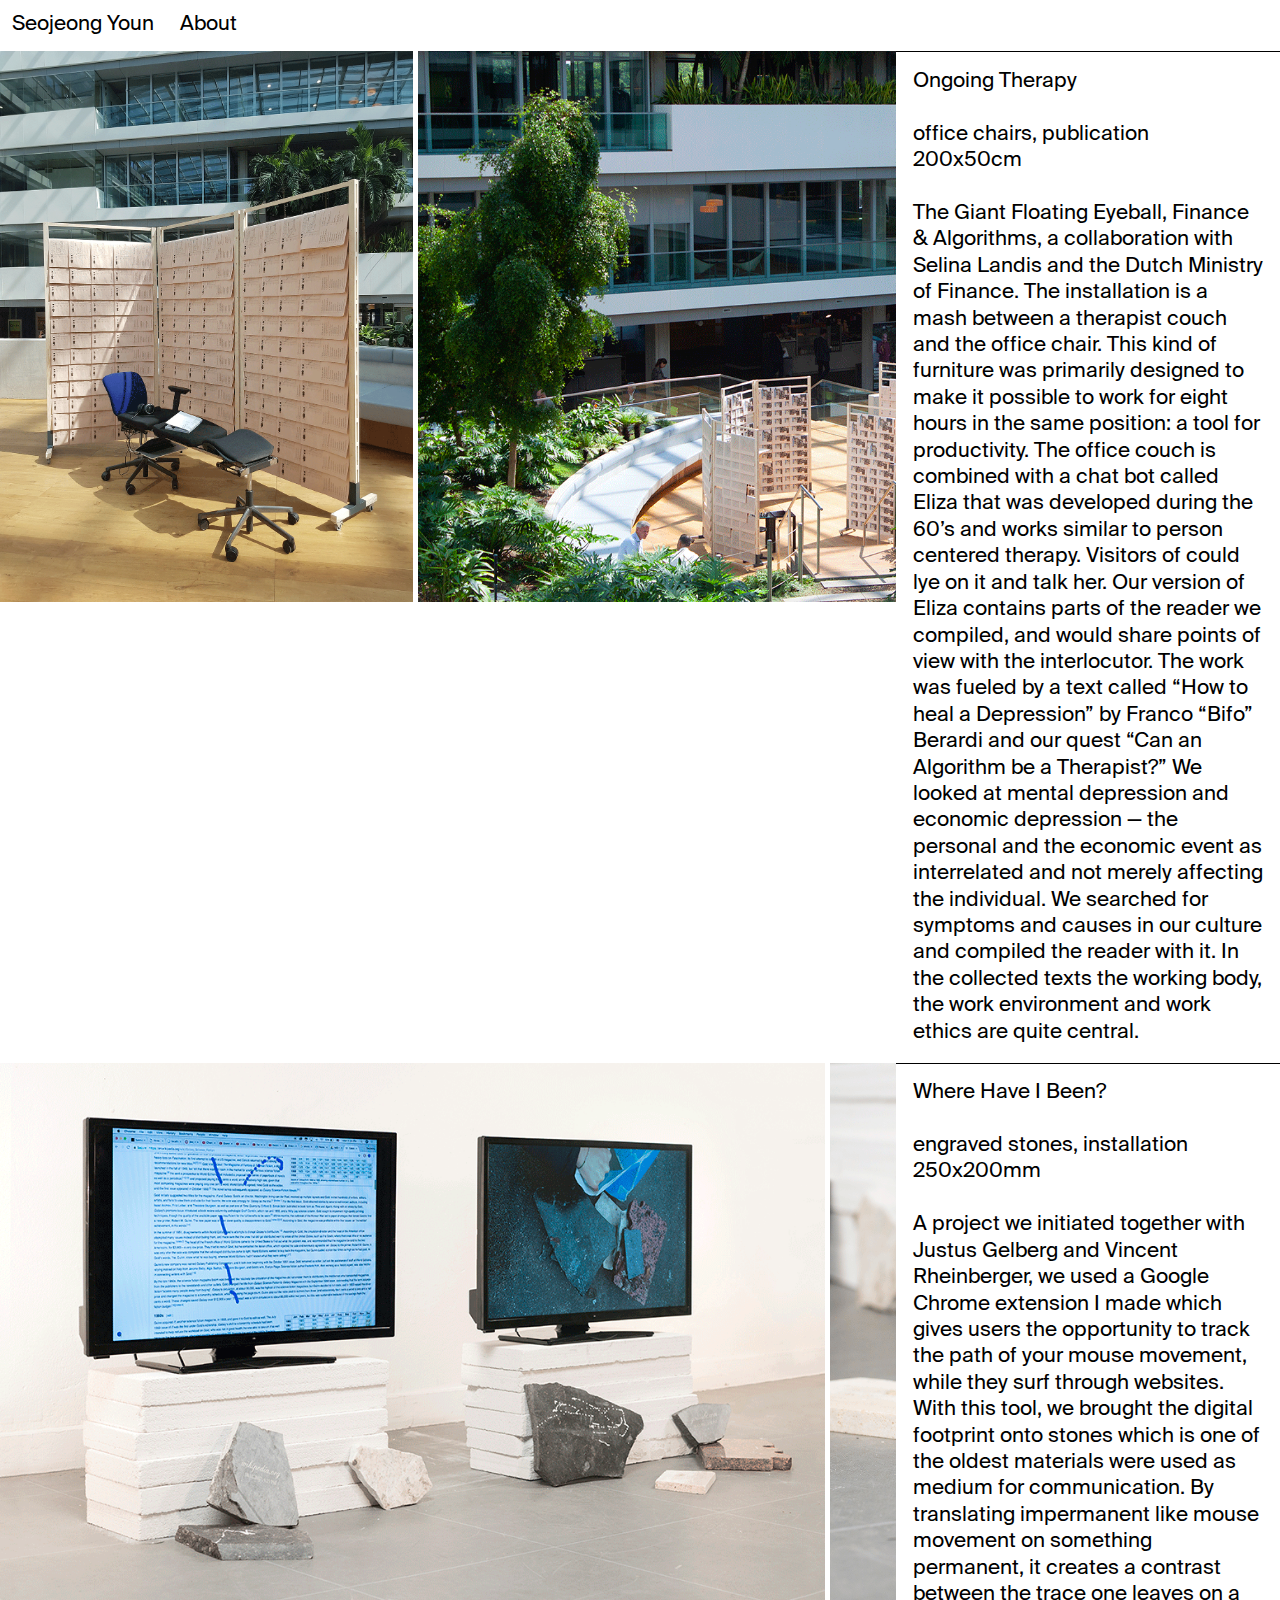
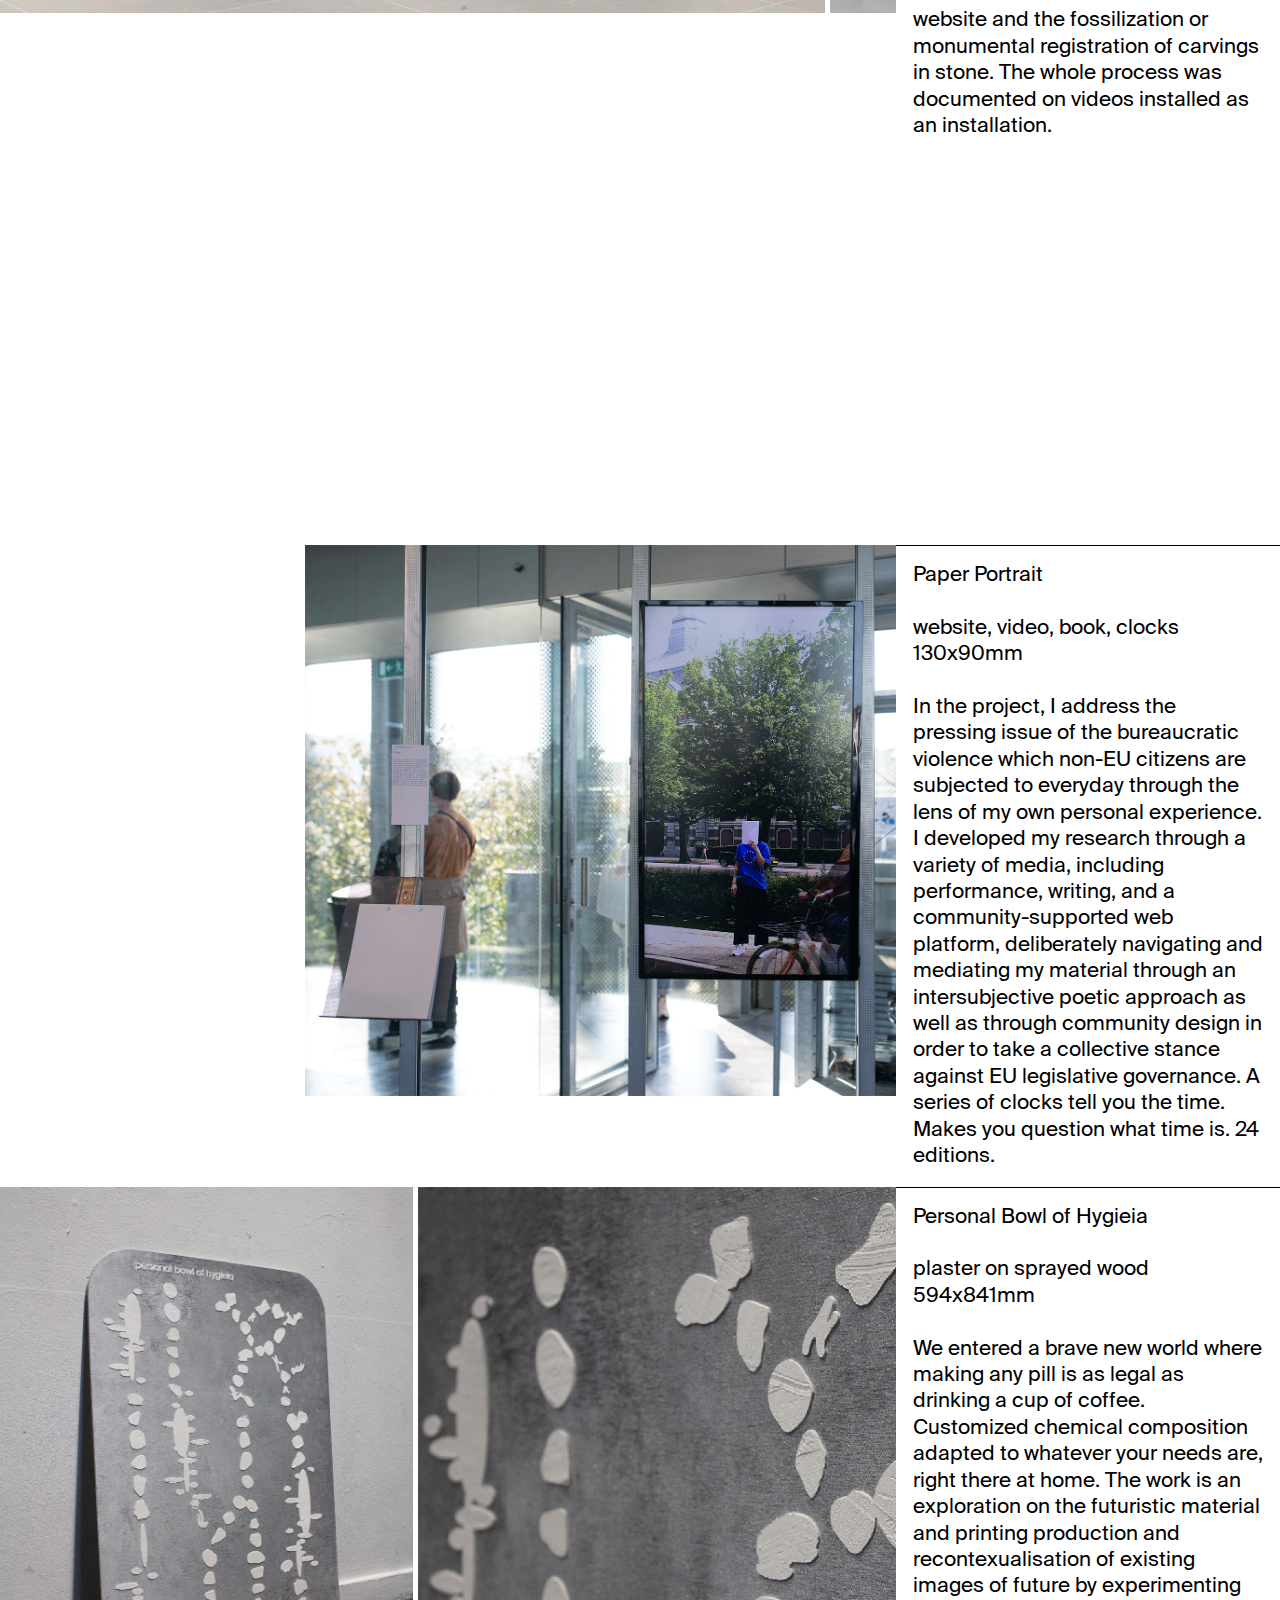
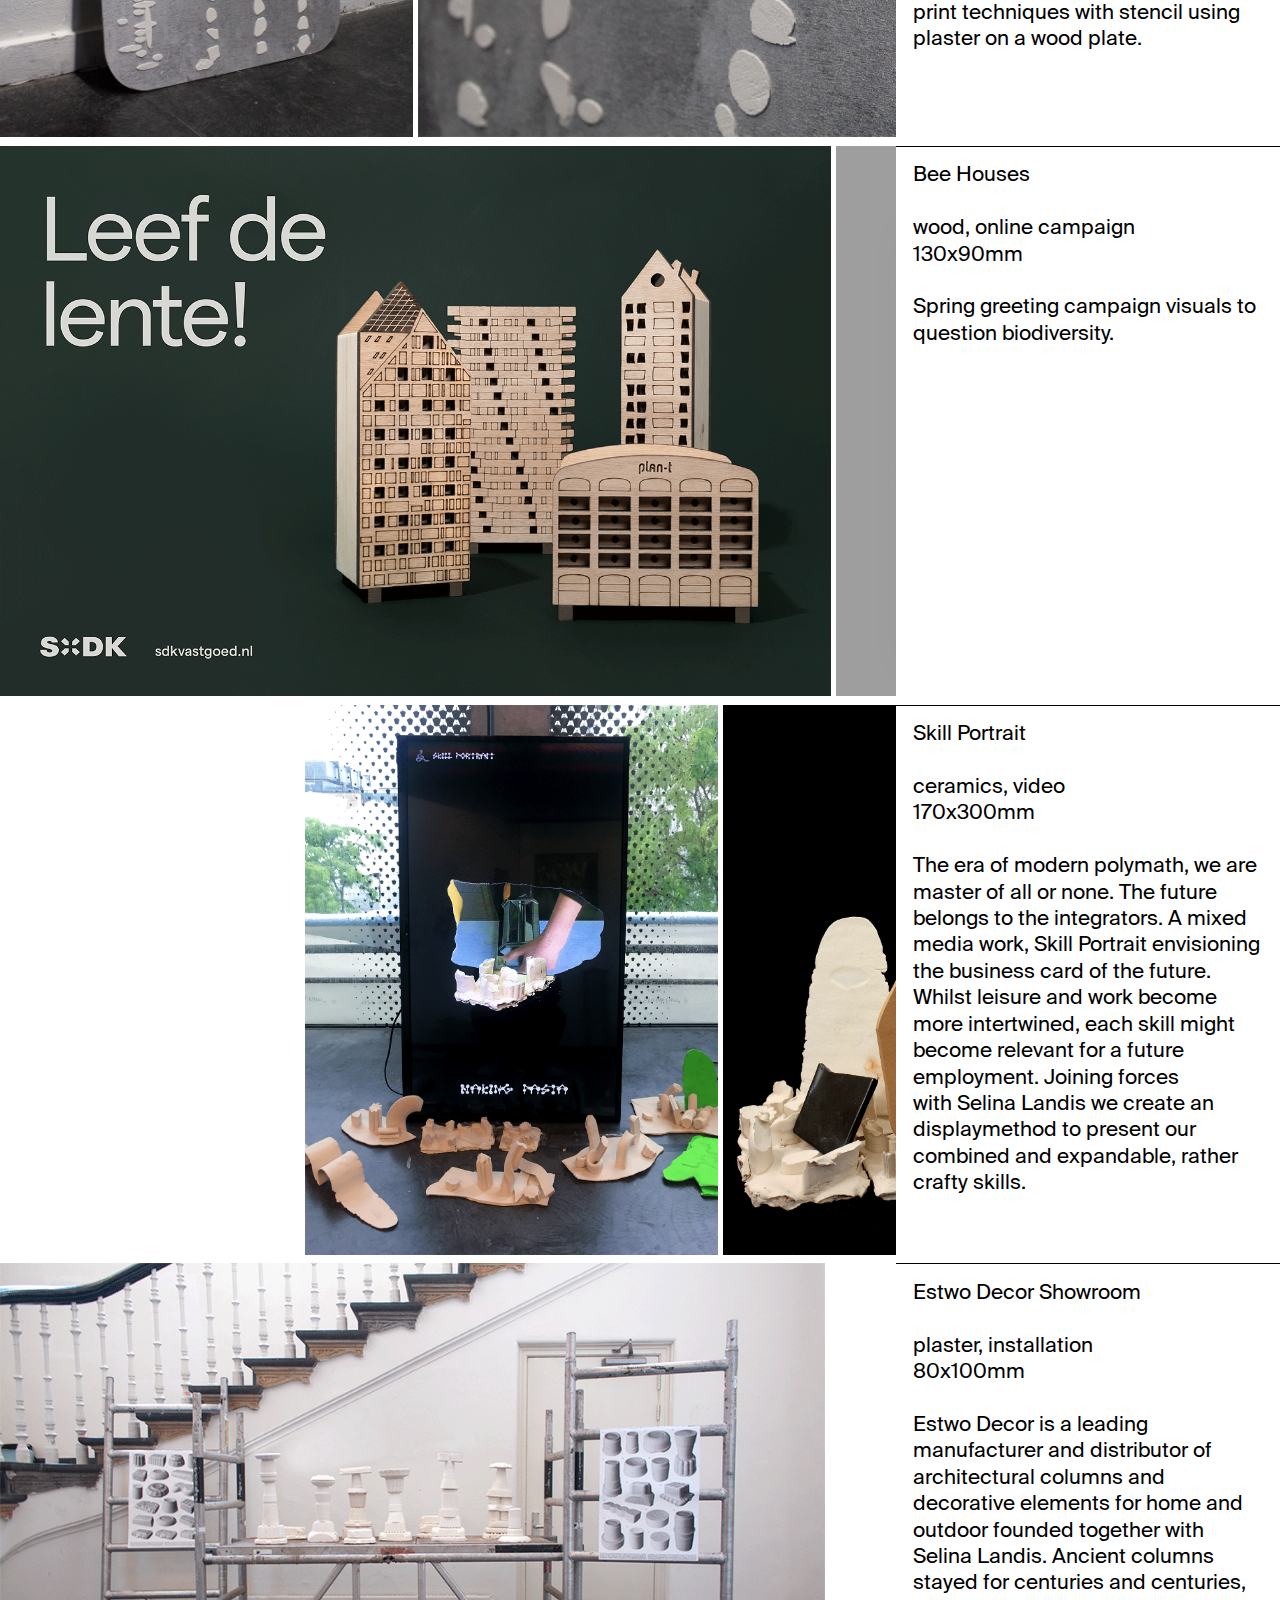
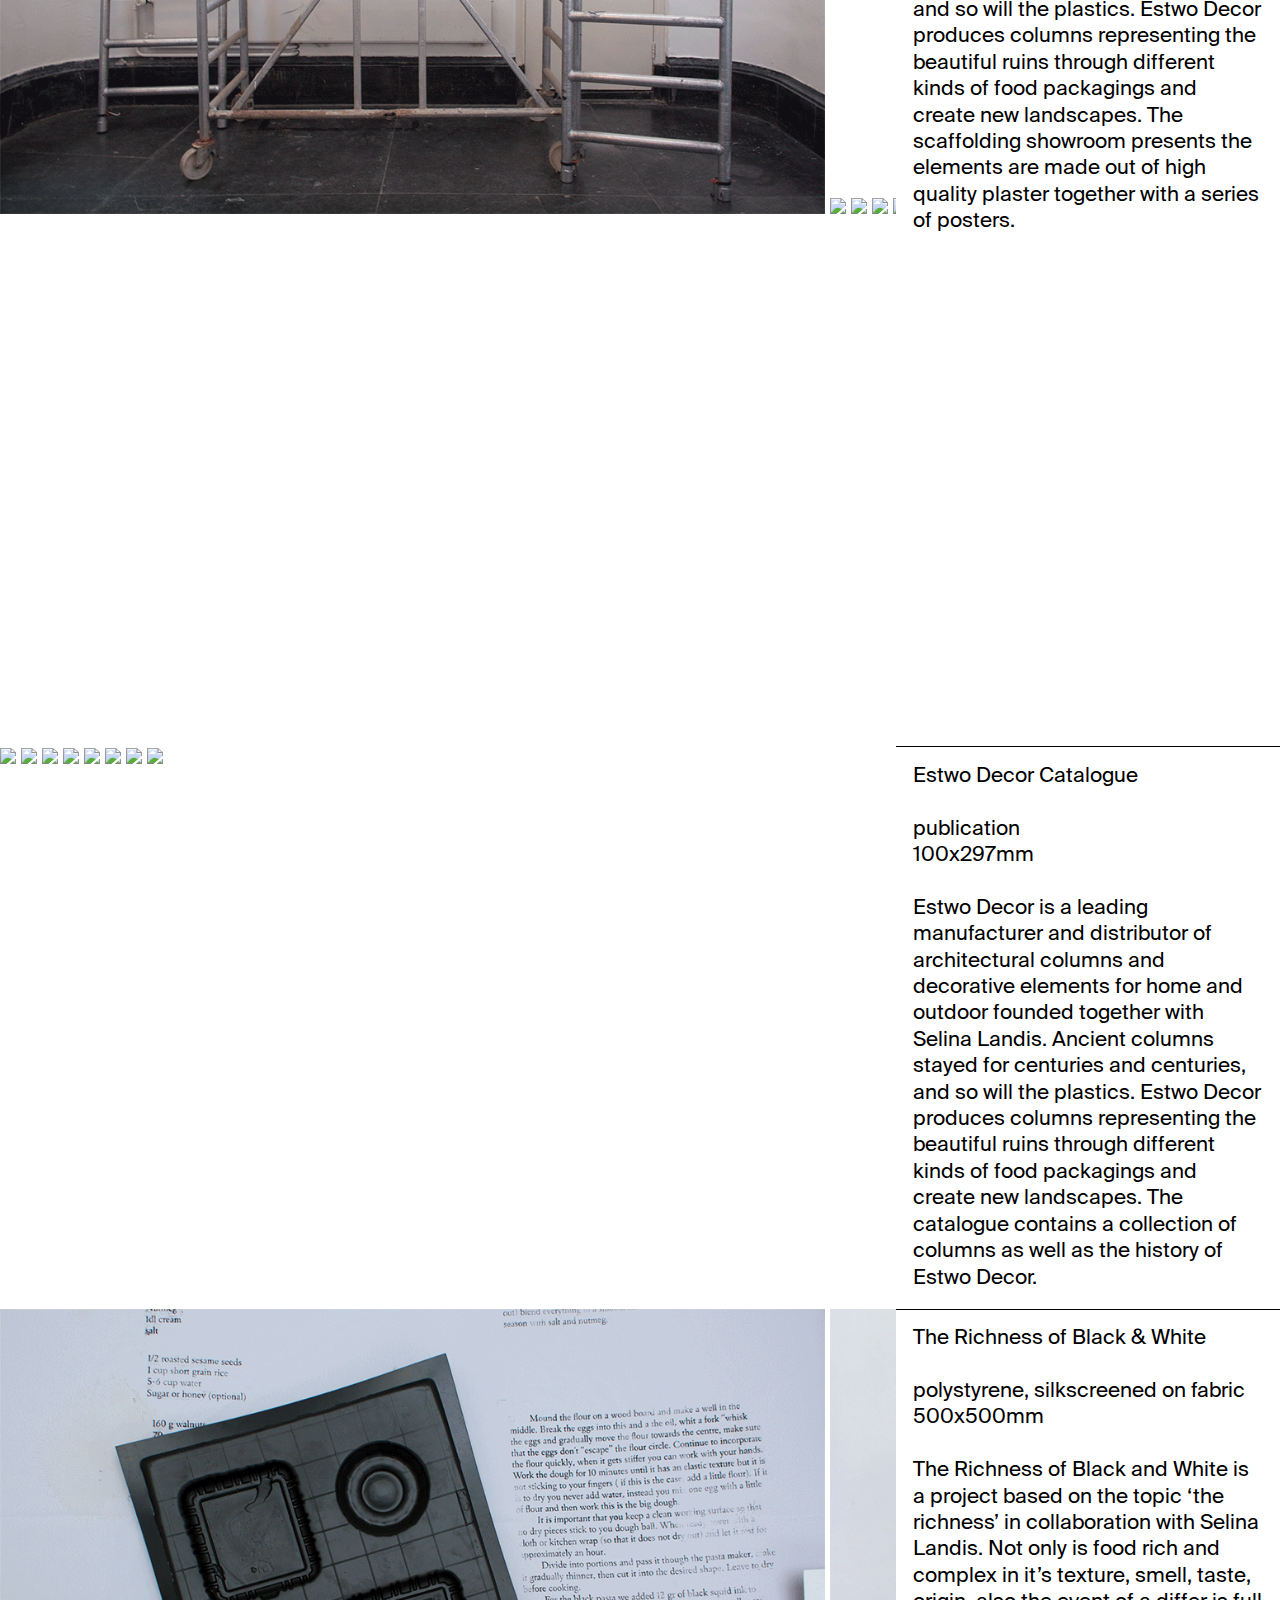
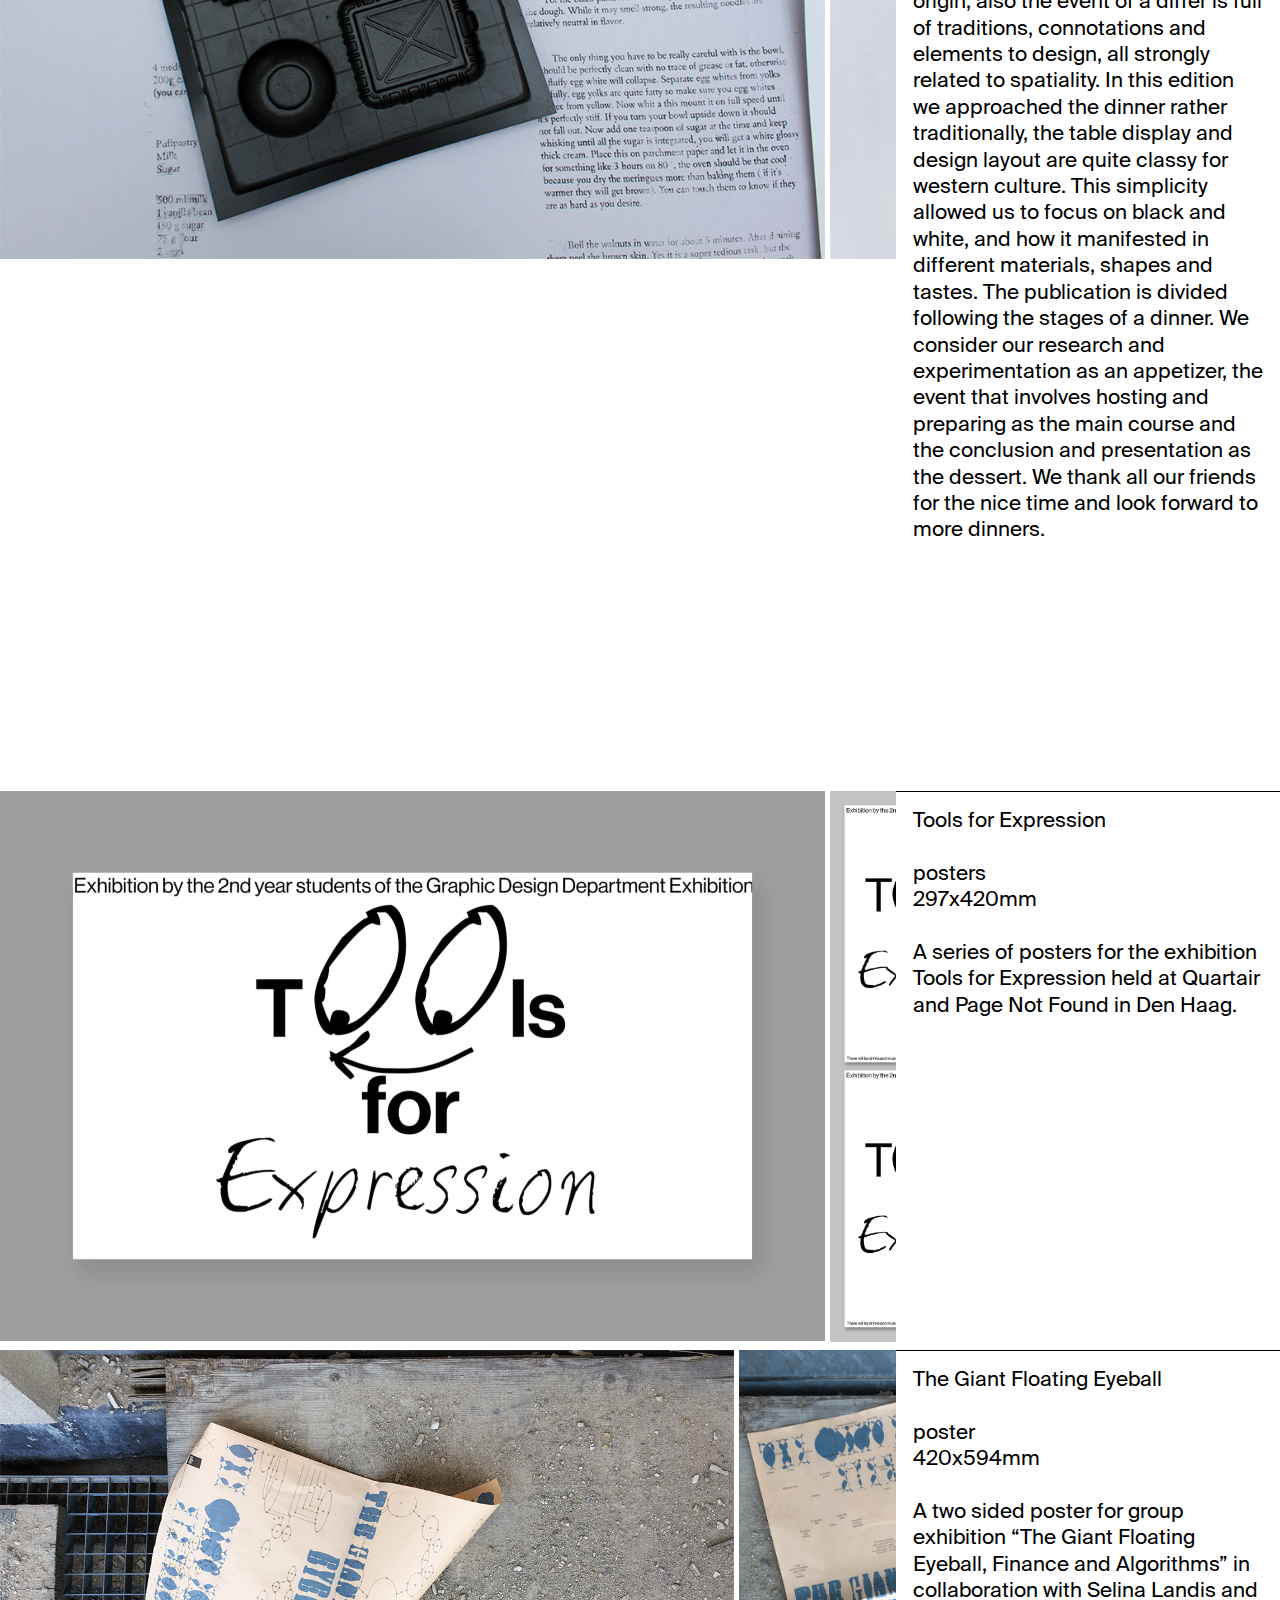
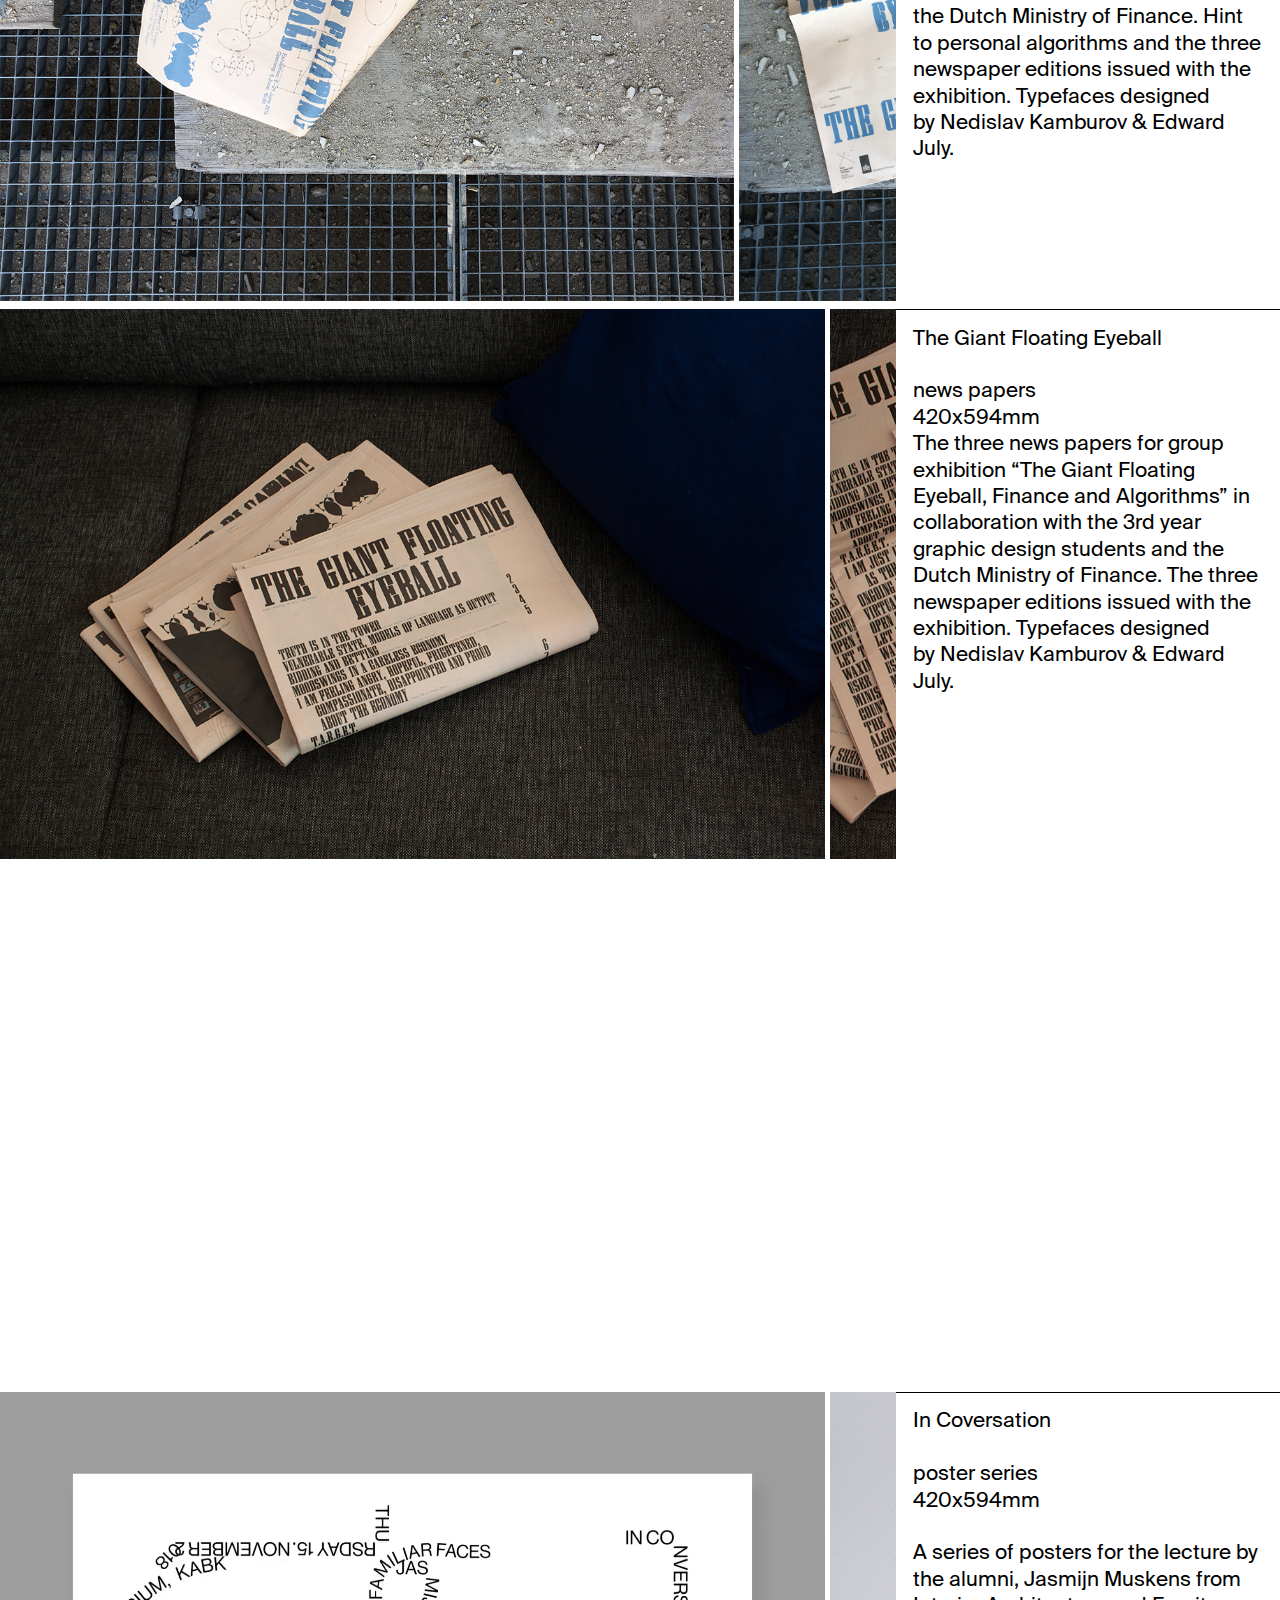
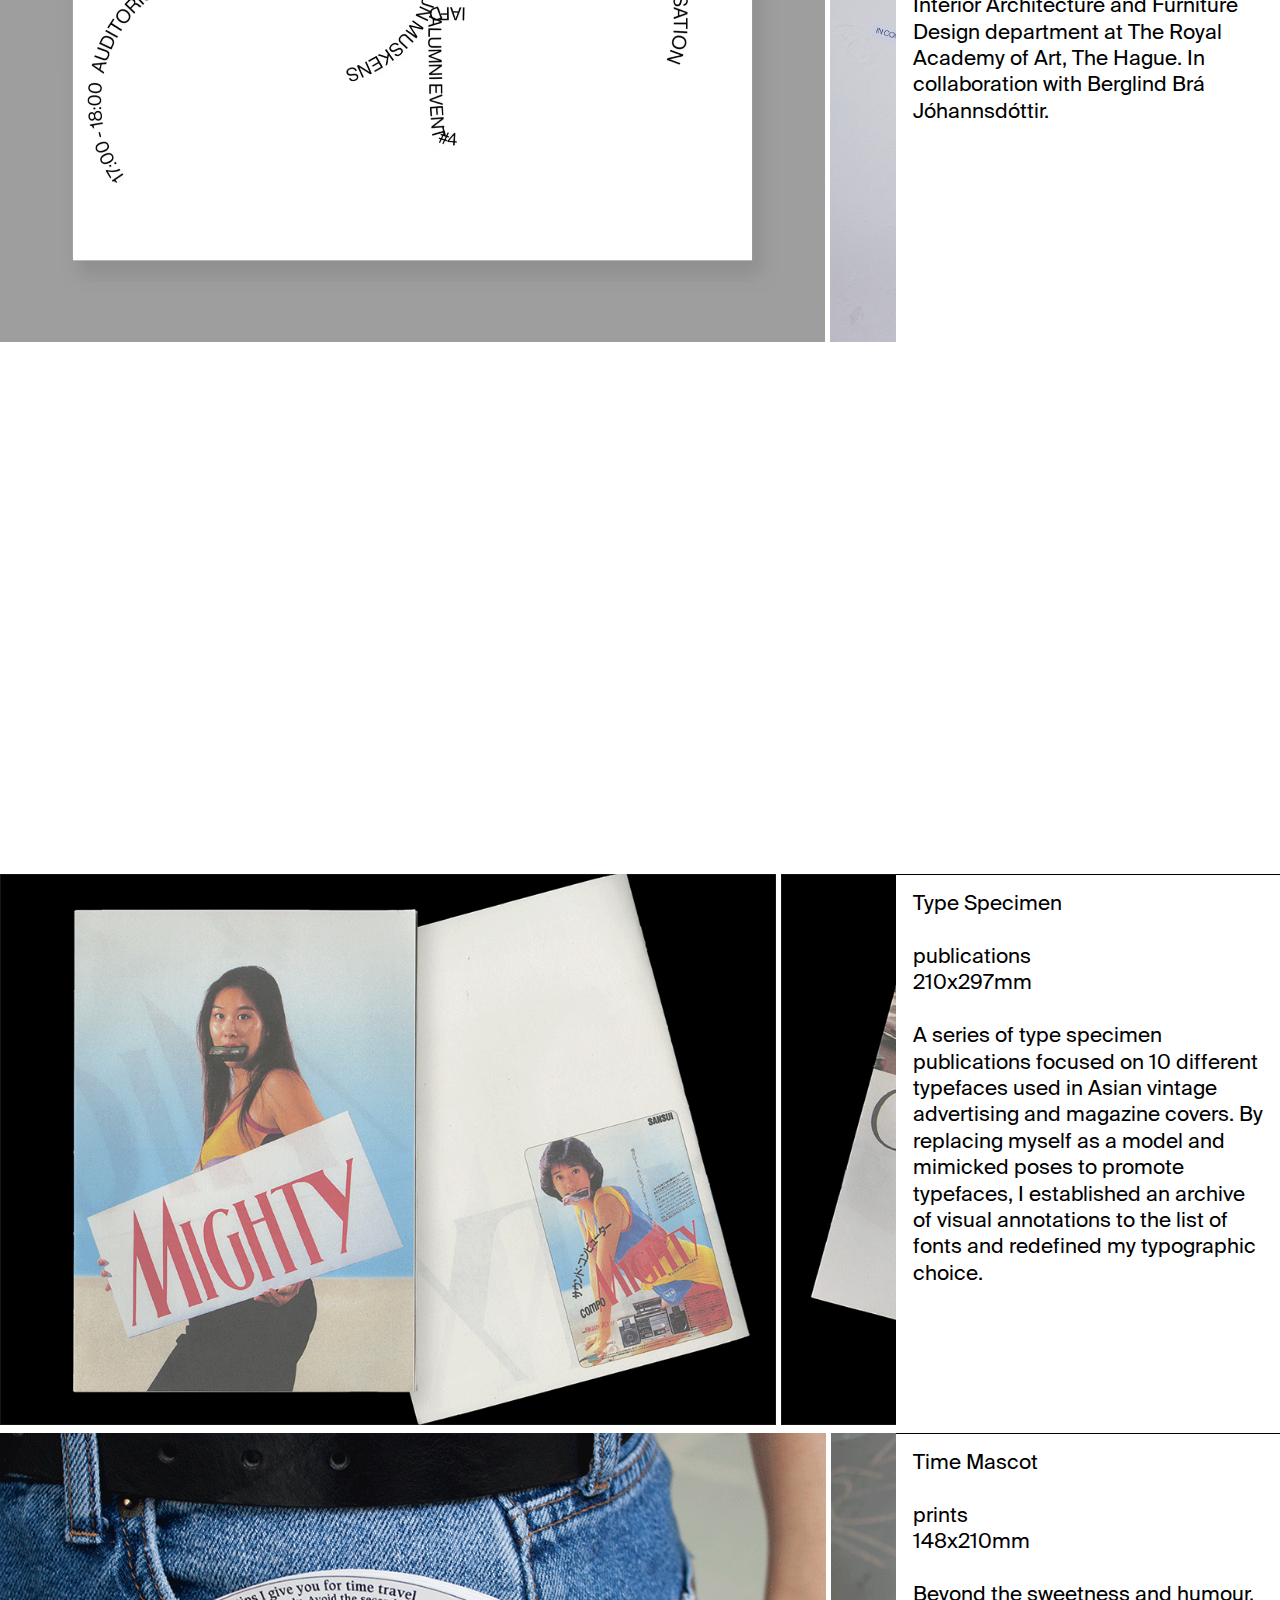
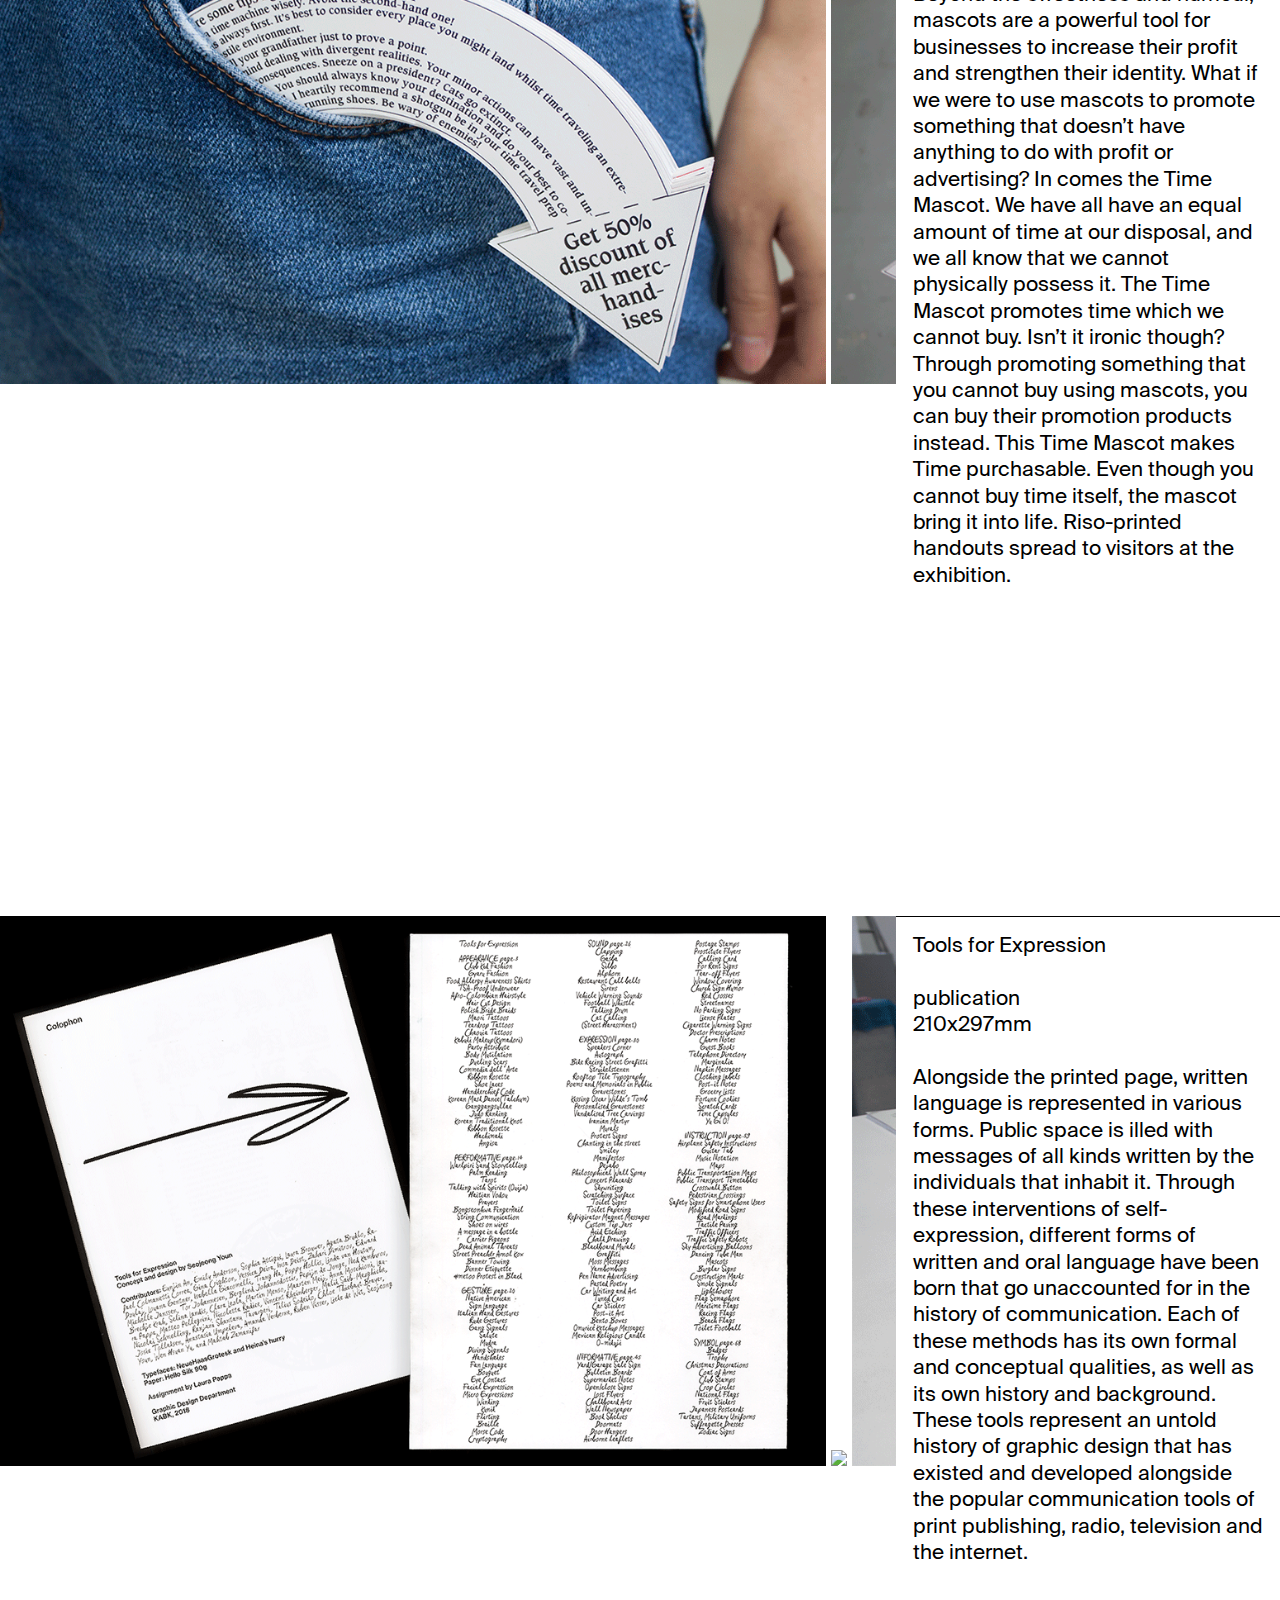
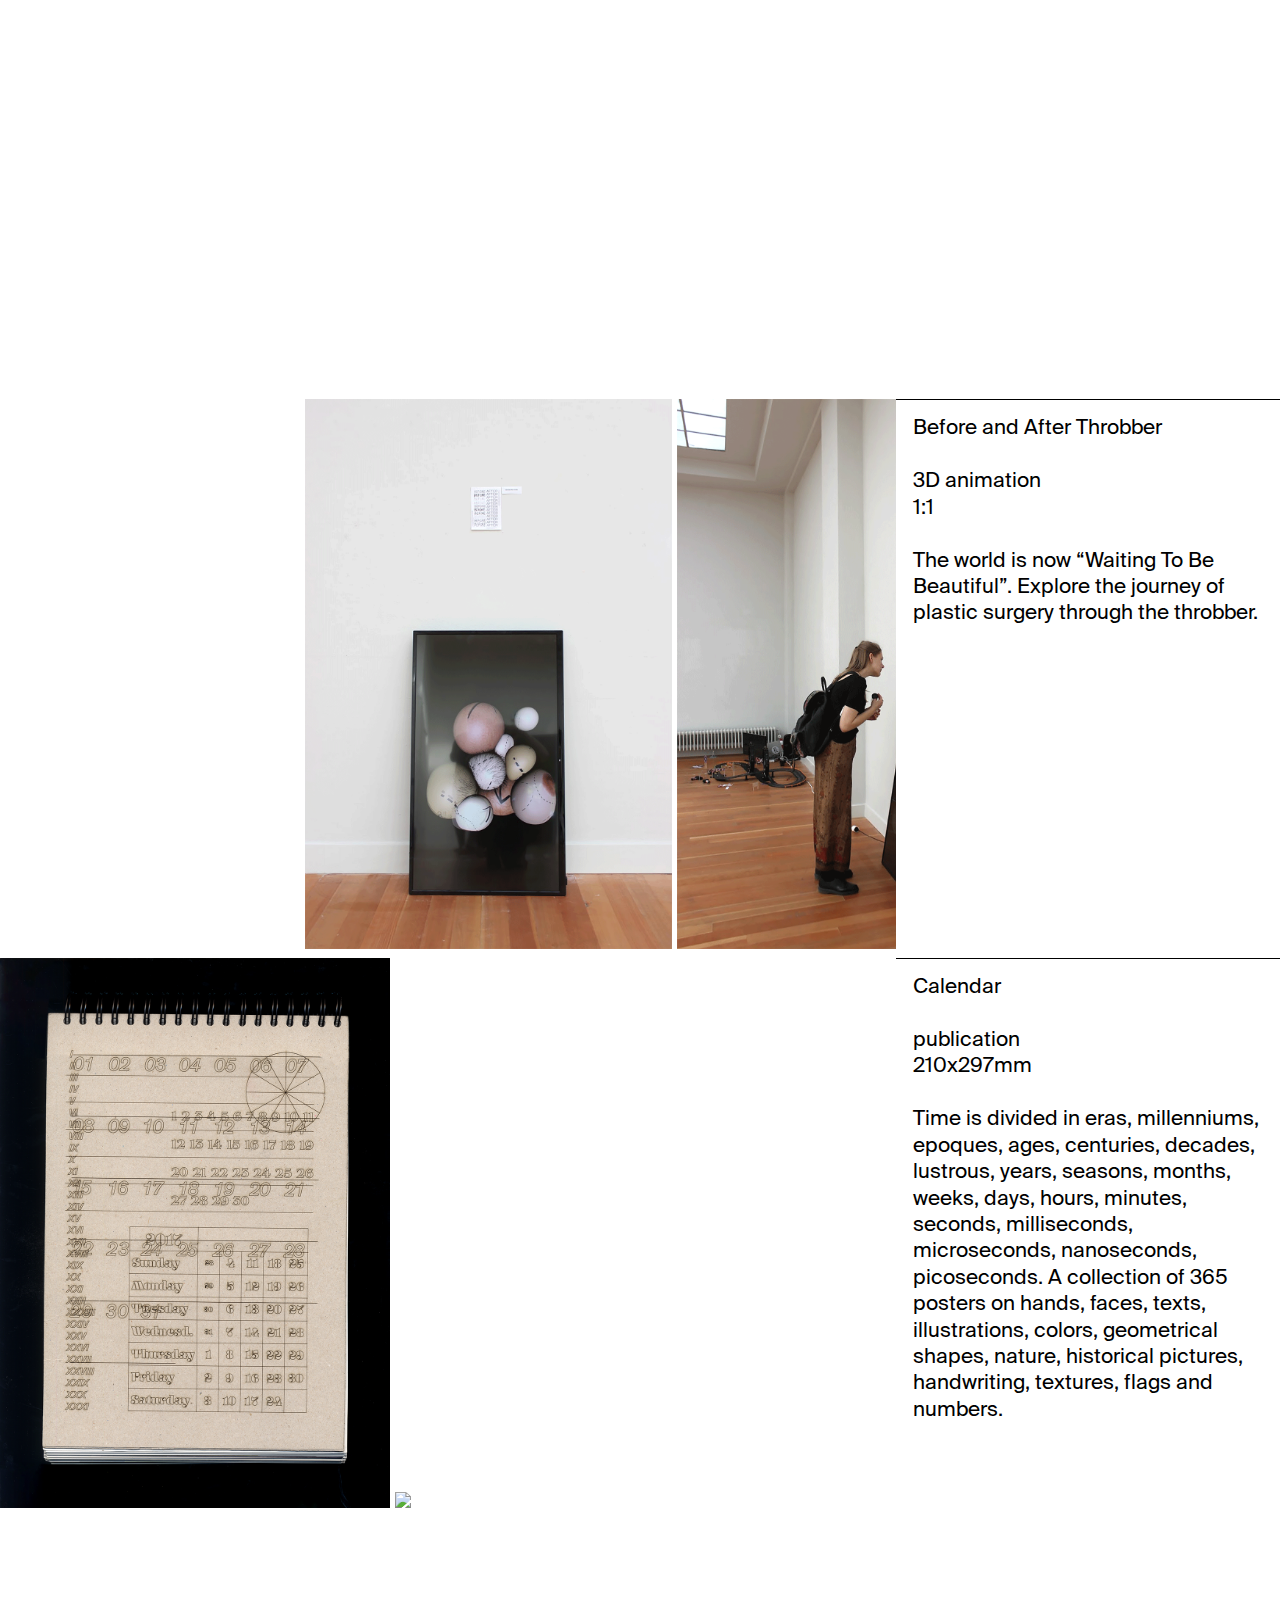
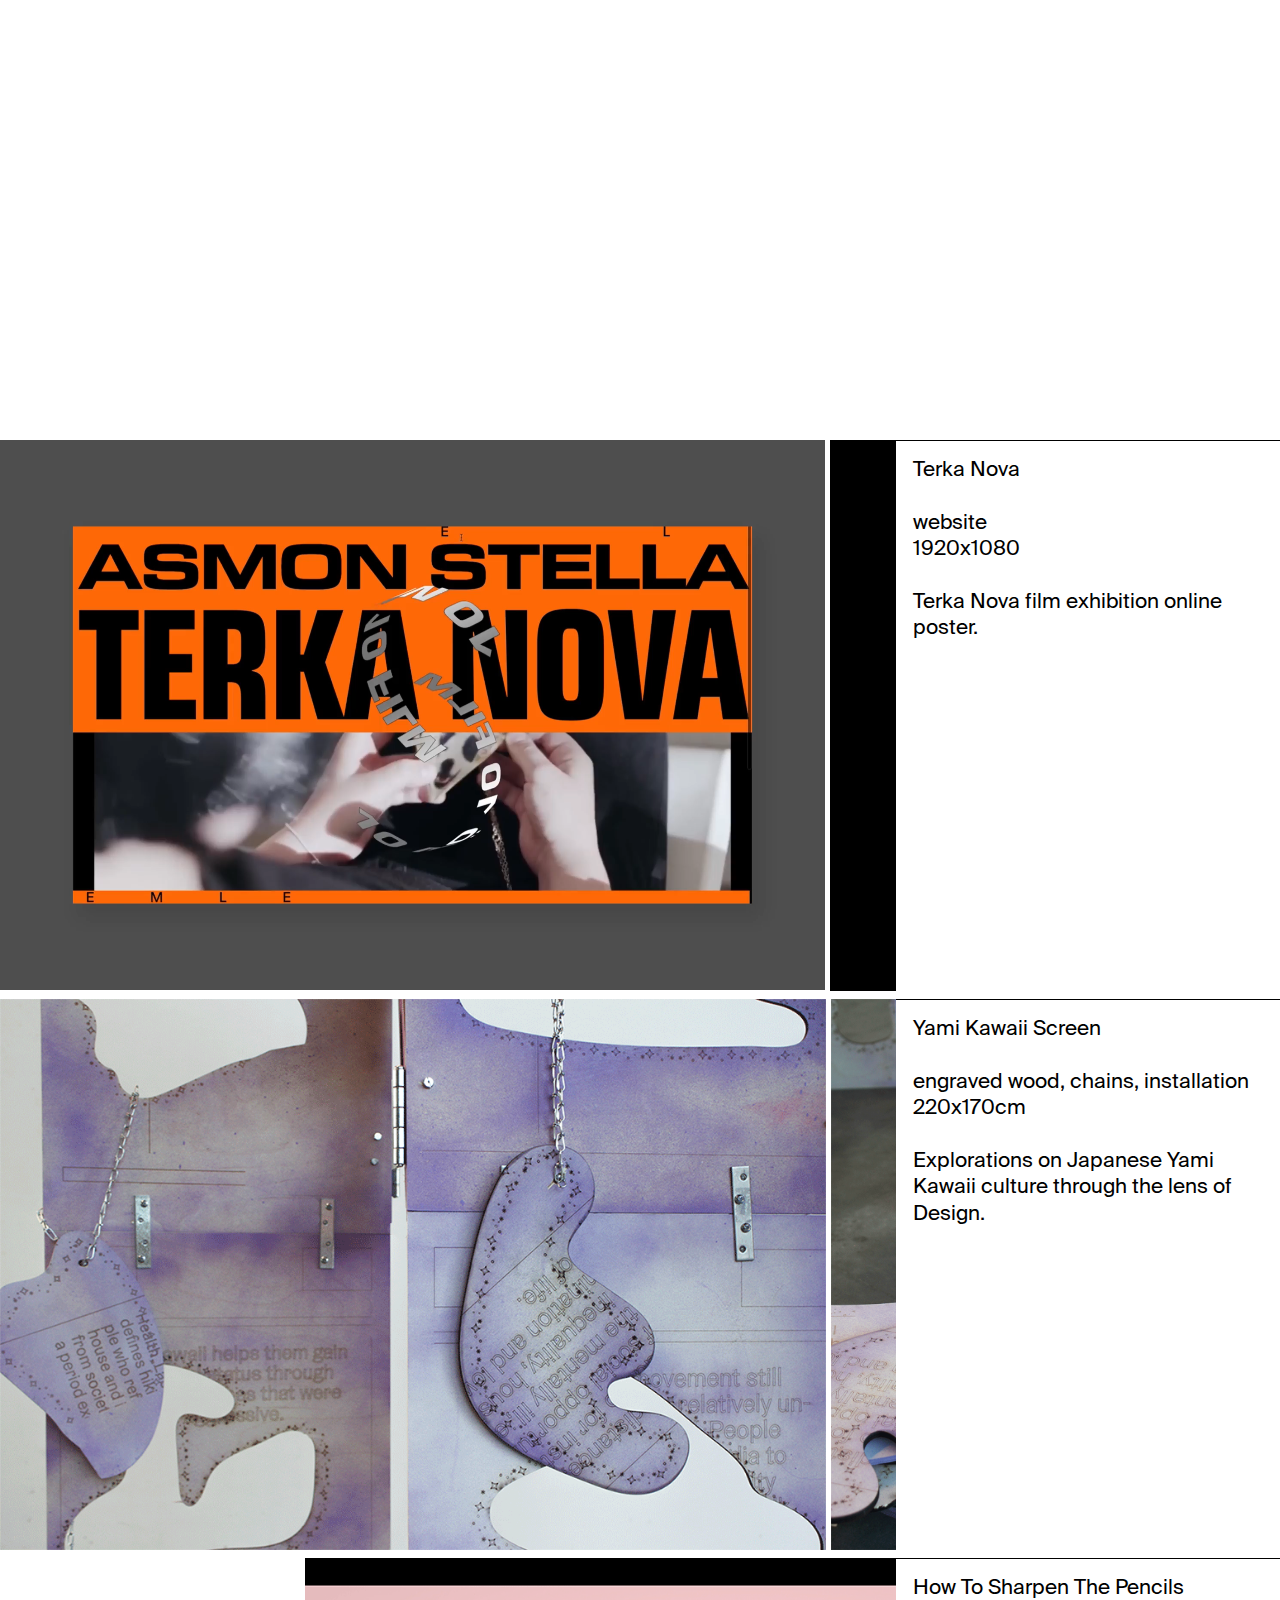
==== commit f89d0063: "a" ====
--- a/index.html
+++ b/index.html
@@ -186,7 +186,7 @@
 		<img src="images/tracking/tracking1.png" />
 	</div>
 	<div class="project-item">
-		<img src="images/tracking/tracking_stones.png" />
+		<img src="images/tracking/tracking_4.png" />
 	</div>
 	<!-- <div class="project-item">
 		<img src="images/tracking/tracking2.png" />
@@ -195,7 +195,16 @@
 		<img src="images/tracking/tracking3.png" />
 	</div>
 	<div class="project-item">
+		<img src="images/tracking/tracking_5.png" />
+	</div>
+	<div class="project-item">
+		<img src="images/tracking/tracking_6.png" />
+	</div>
+	<div class="project-item">
 		<img src="images/tracking/tracking.png" />
+	</div>
+	<div class="project-item">
+		<img src="images/tracking/tracking_stones.png" />
 	</div>
 	<div class="project-item">
 		<img src="images/tracking/tracking_justus.png" />
@@ -1361,12 +1370,15 @@
 	<div class="project-description">
 		<div class="project-title">
 			Ankh, Udja, Seneb
-					<div class="project-year">
-
-			</div>
-		</div>
-	<div class="project-content">
-Notes to the interview Tabita Rezaire did herself about the digital healing activism of SENEB. Silkscreened foldable publication.
+			<br />
+			<br />publication
+			<br />420x594mm
+					<div class="project-year">
+
+			</div>
+		</div>
+	<div class="project-content">
+<br />Notes to the interview Tabita Rezaire did herself about the digital healing activism of SENEB. Silkscreened foldable publication.
 	</div>
 	</div>
 
@@ -1388,12 +1400,15 @@
 	<div class="project-description" >
 		<div class="project-title">
 			The Prop Show
-					<div class="project-year">
-
-			</div>
-		</div>
-	<div class="project-content">
-Catalogue for an exhibition The Prop Show curated by Bart de Baets. Seventeen props from movies like Love Actually and Memento, from Jurassic Park to The Virgin Suicides, are interpreted and brought to life. The Hand-out can be a helpful guide to find out all there is to know about the project.
+			<br />
+<br />catalogue
+<br />297x420mm
+					<div class="project-year">
+
+			</div>
+		</div>
+	<div class="project-content">
+<br />Catalogue for an exhibition The Prop Show curated by Bart de Baets. Seventeen props from movies like Love Actually and Memento, from Jurassic Park to The Virgin Suicides, are interpreted and brought to life. The Hand-out can be a helpful guide to find out all there is to know about the project.
 	</div>
 	</div>
 
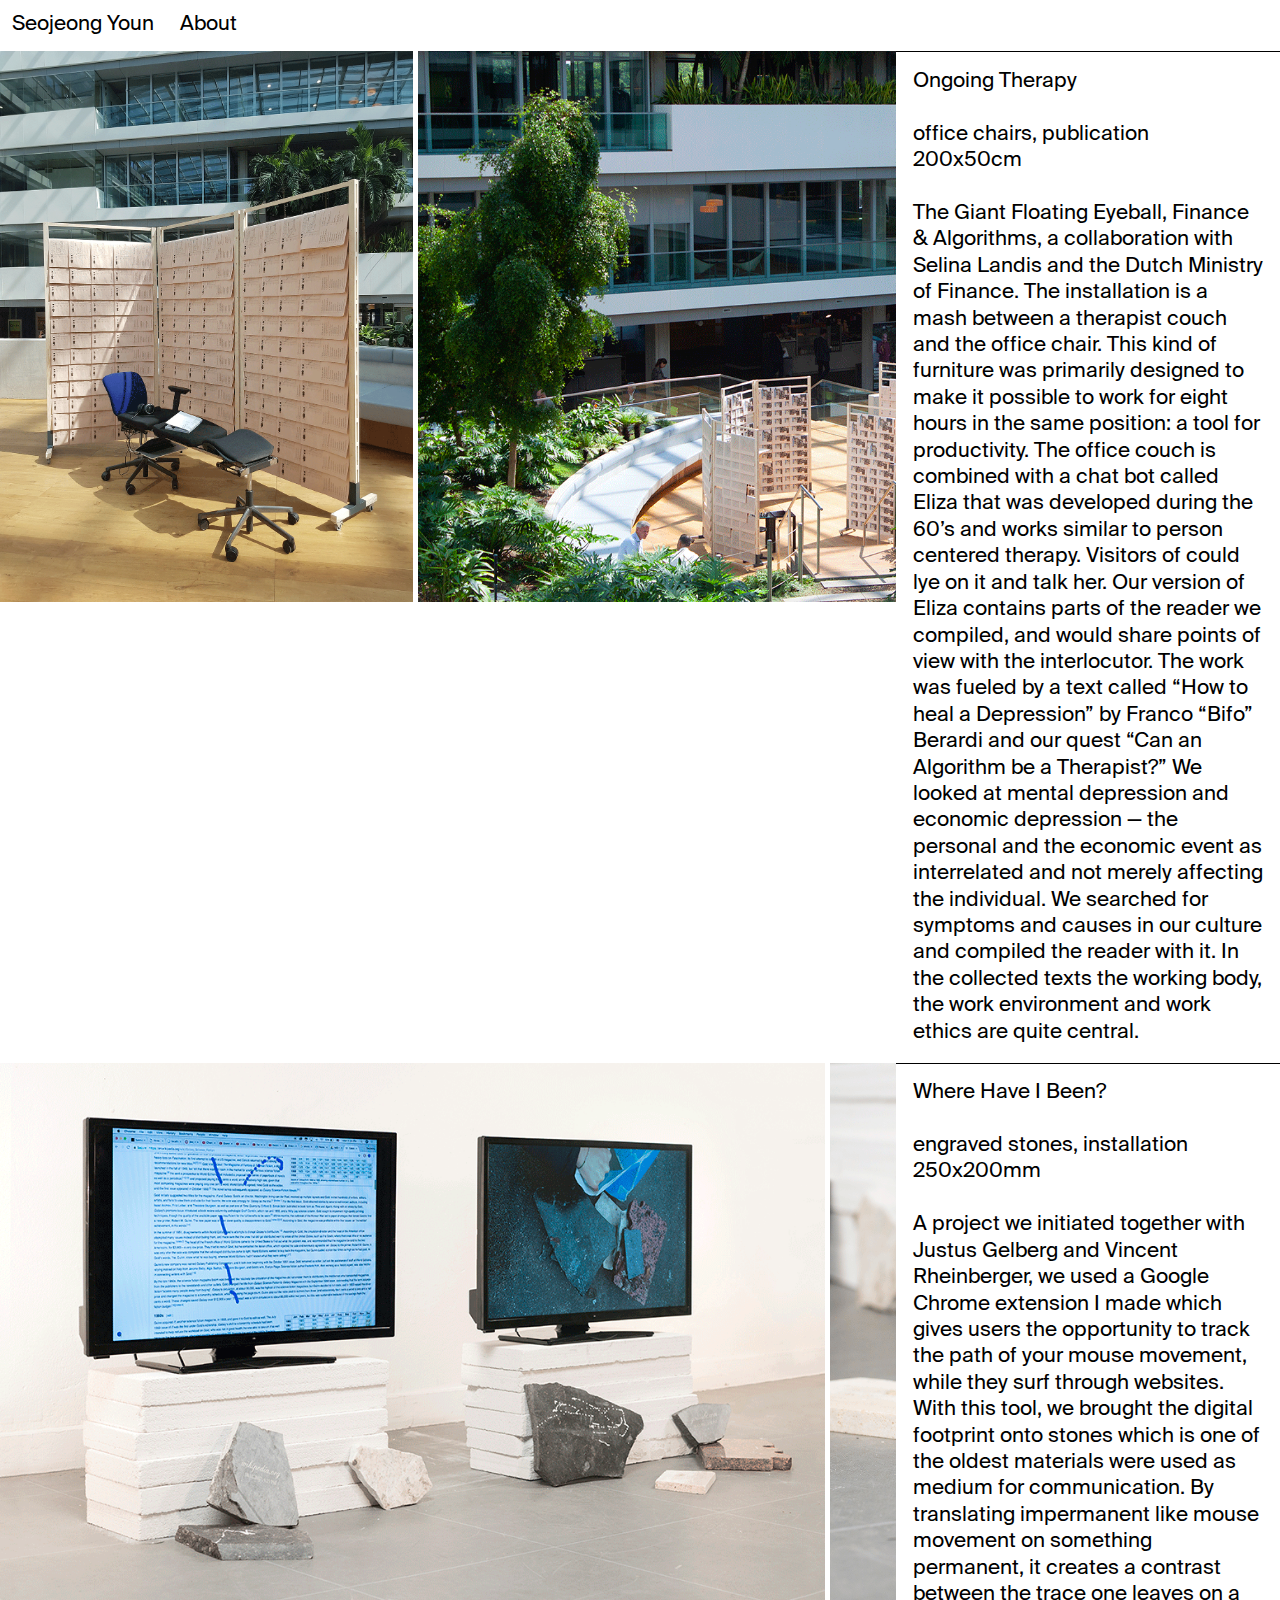
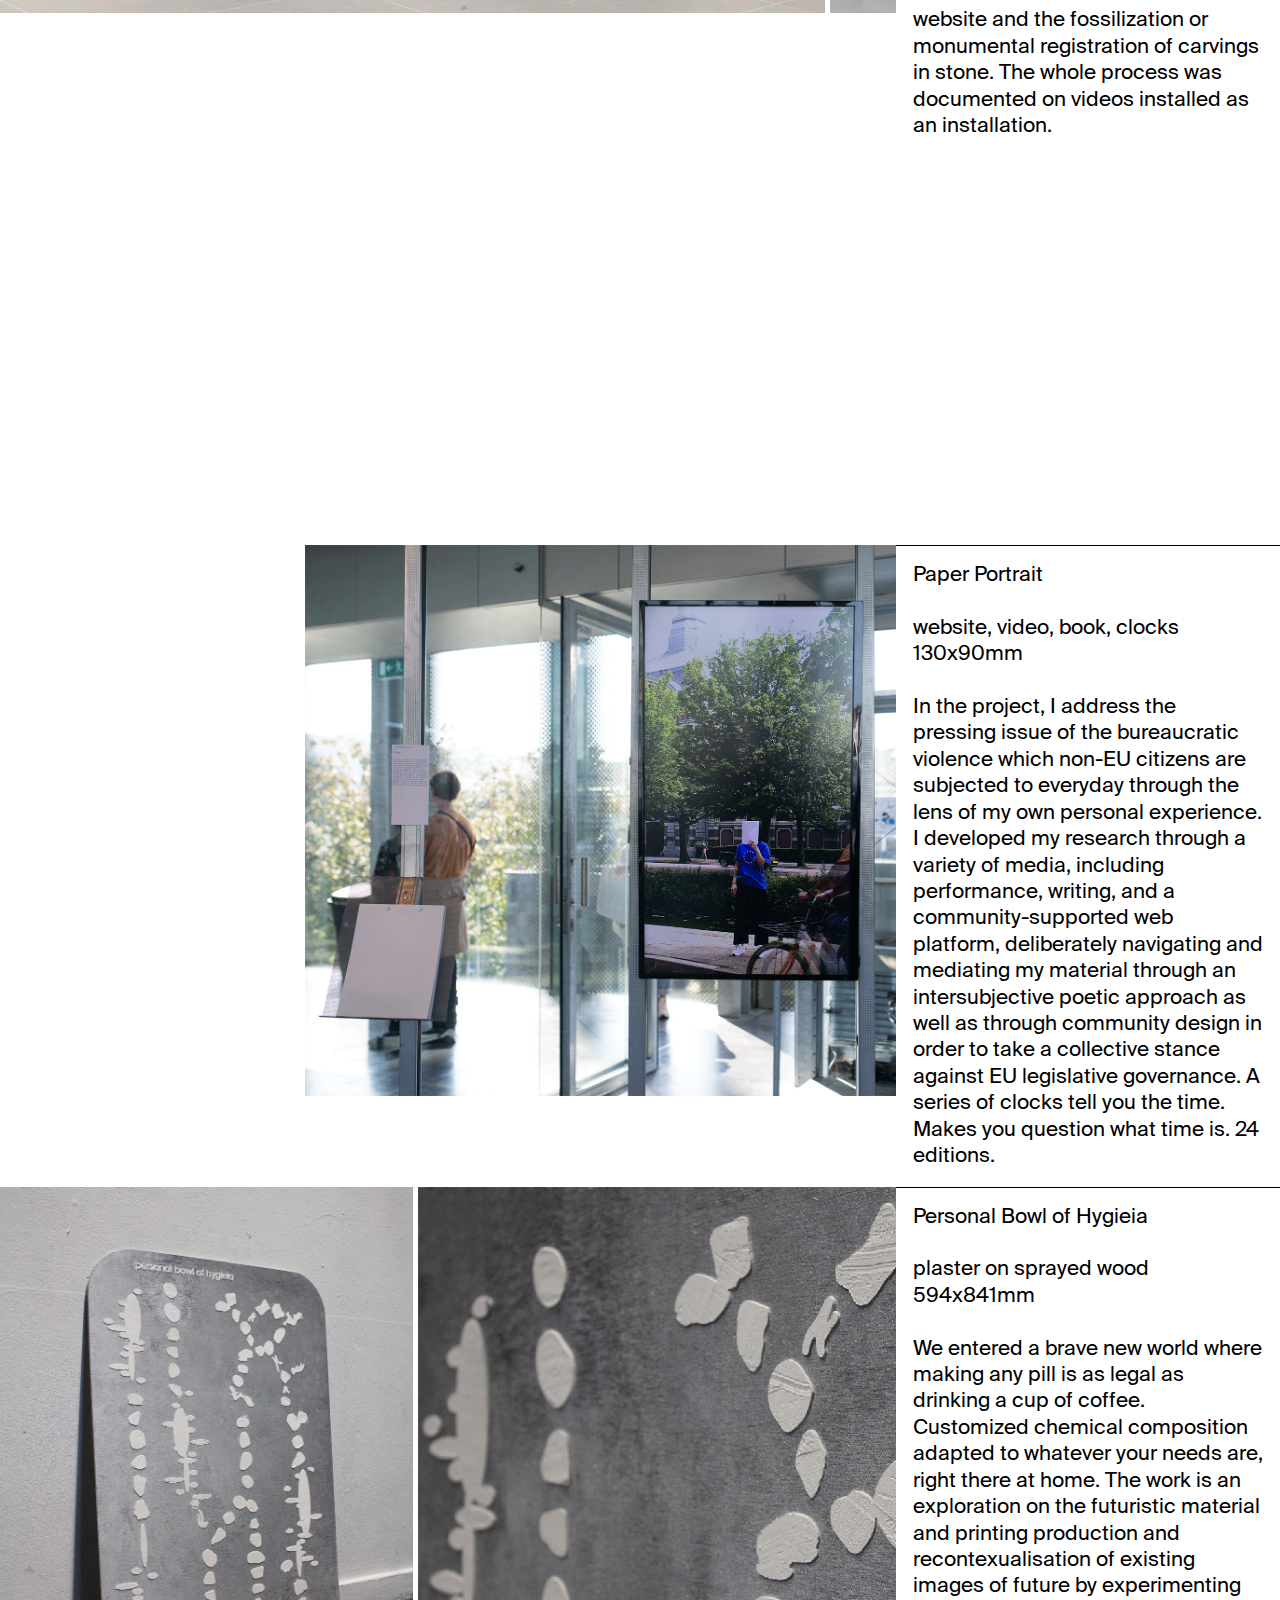
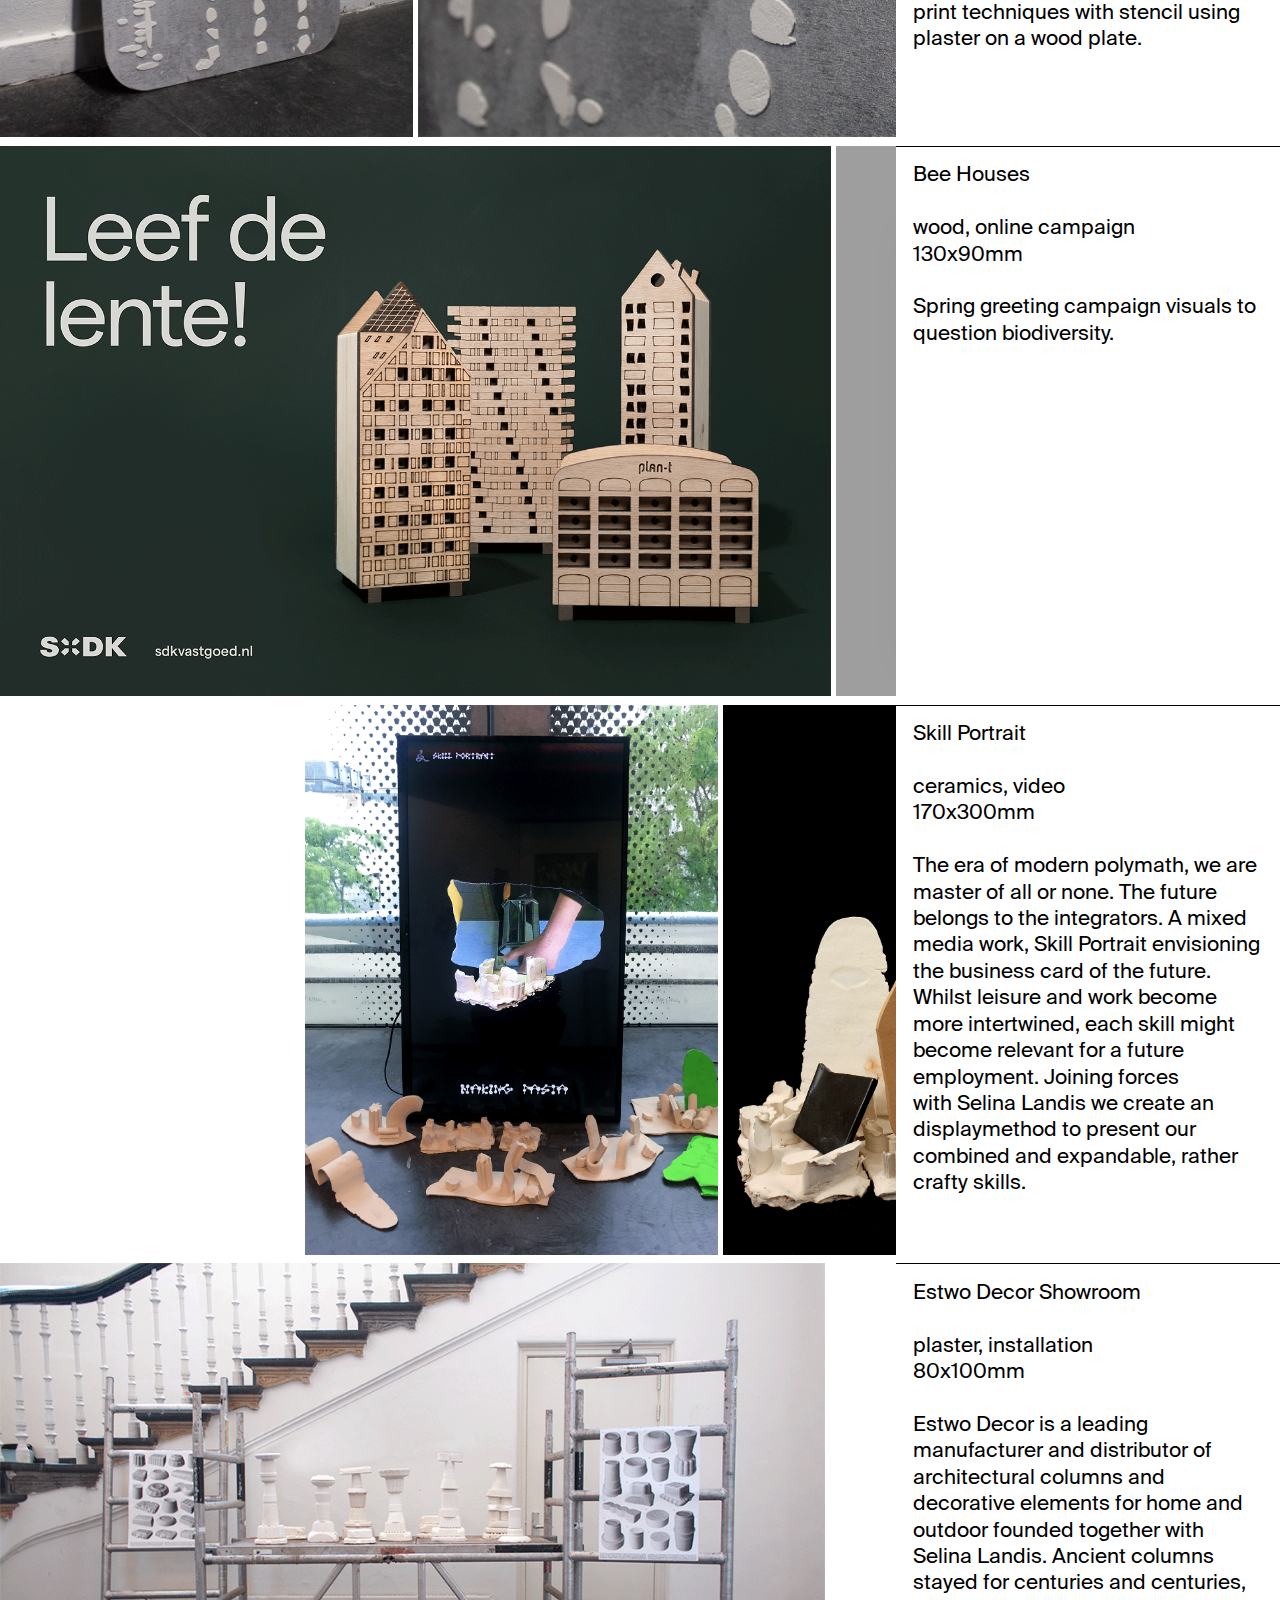
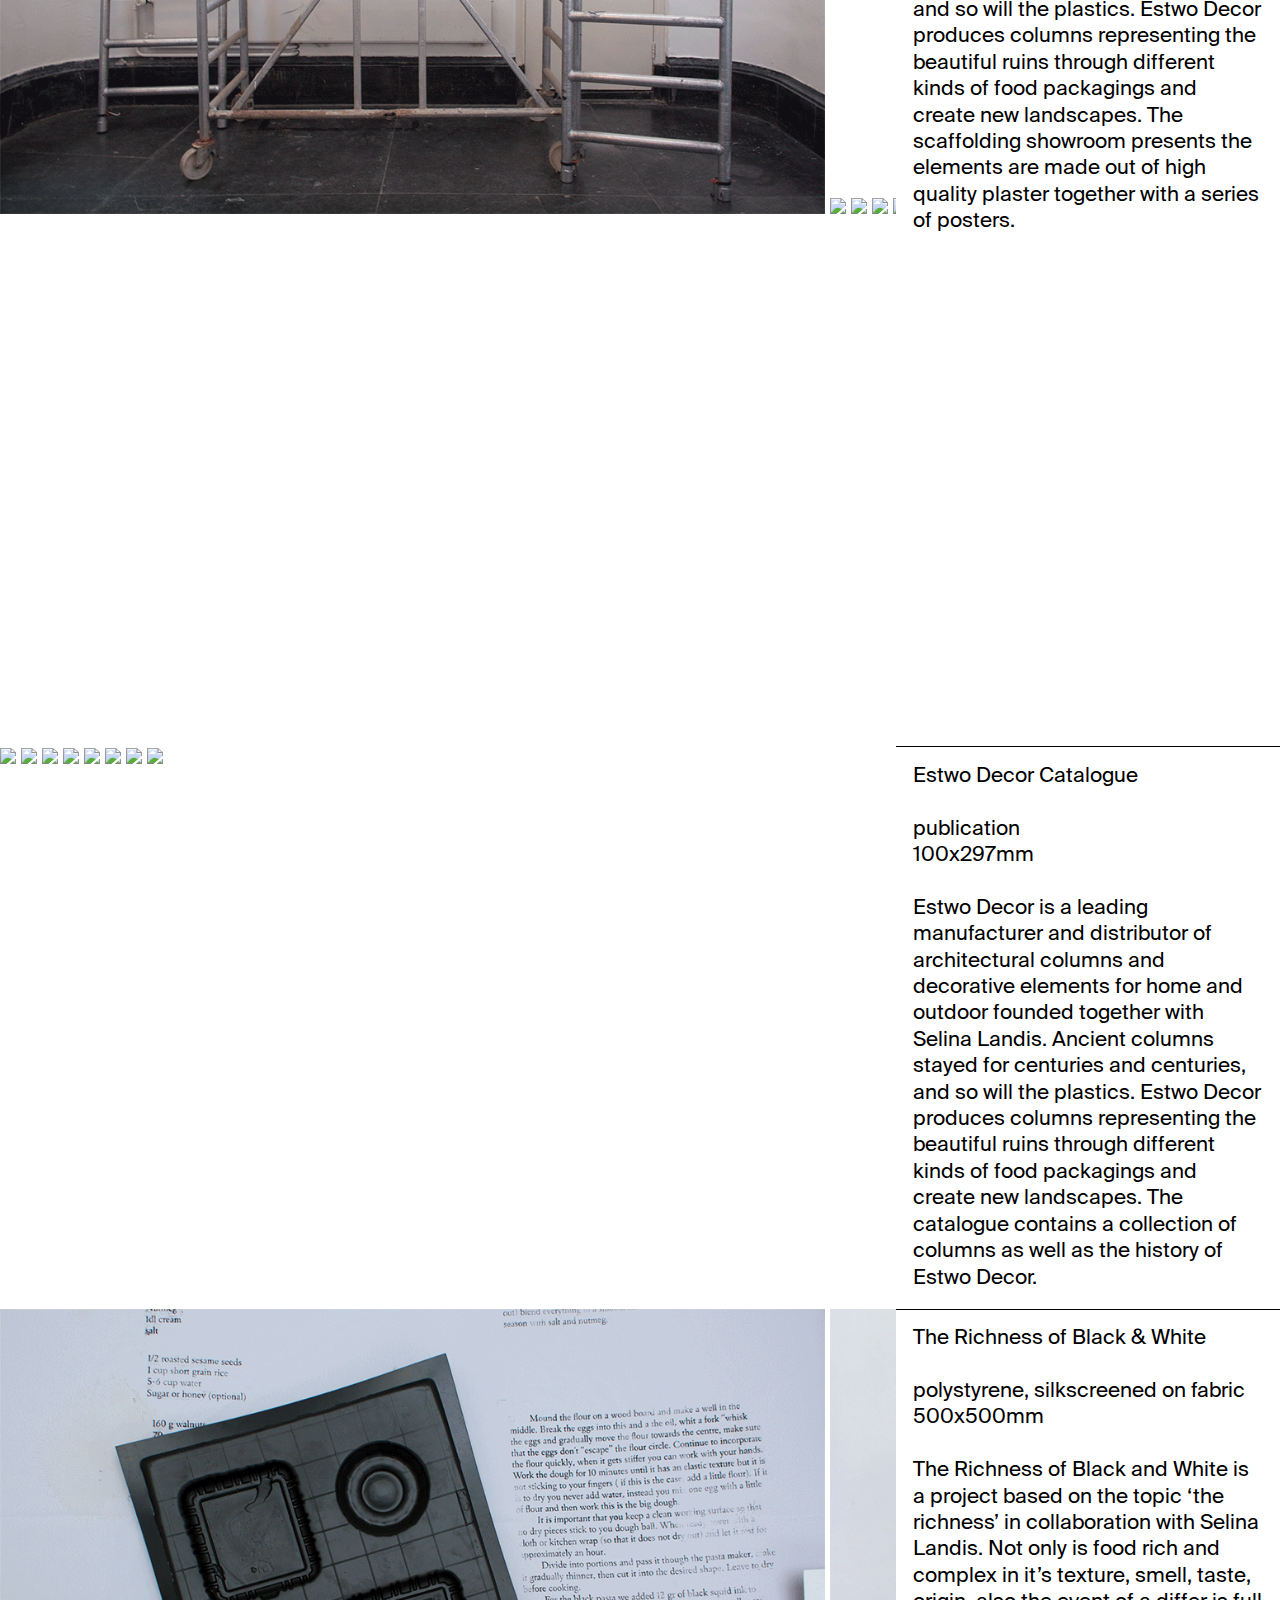
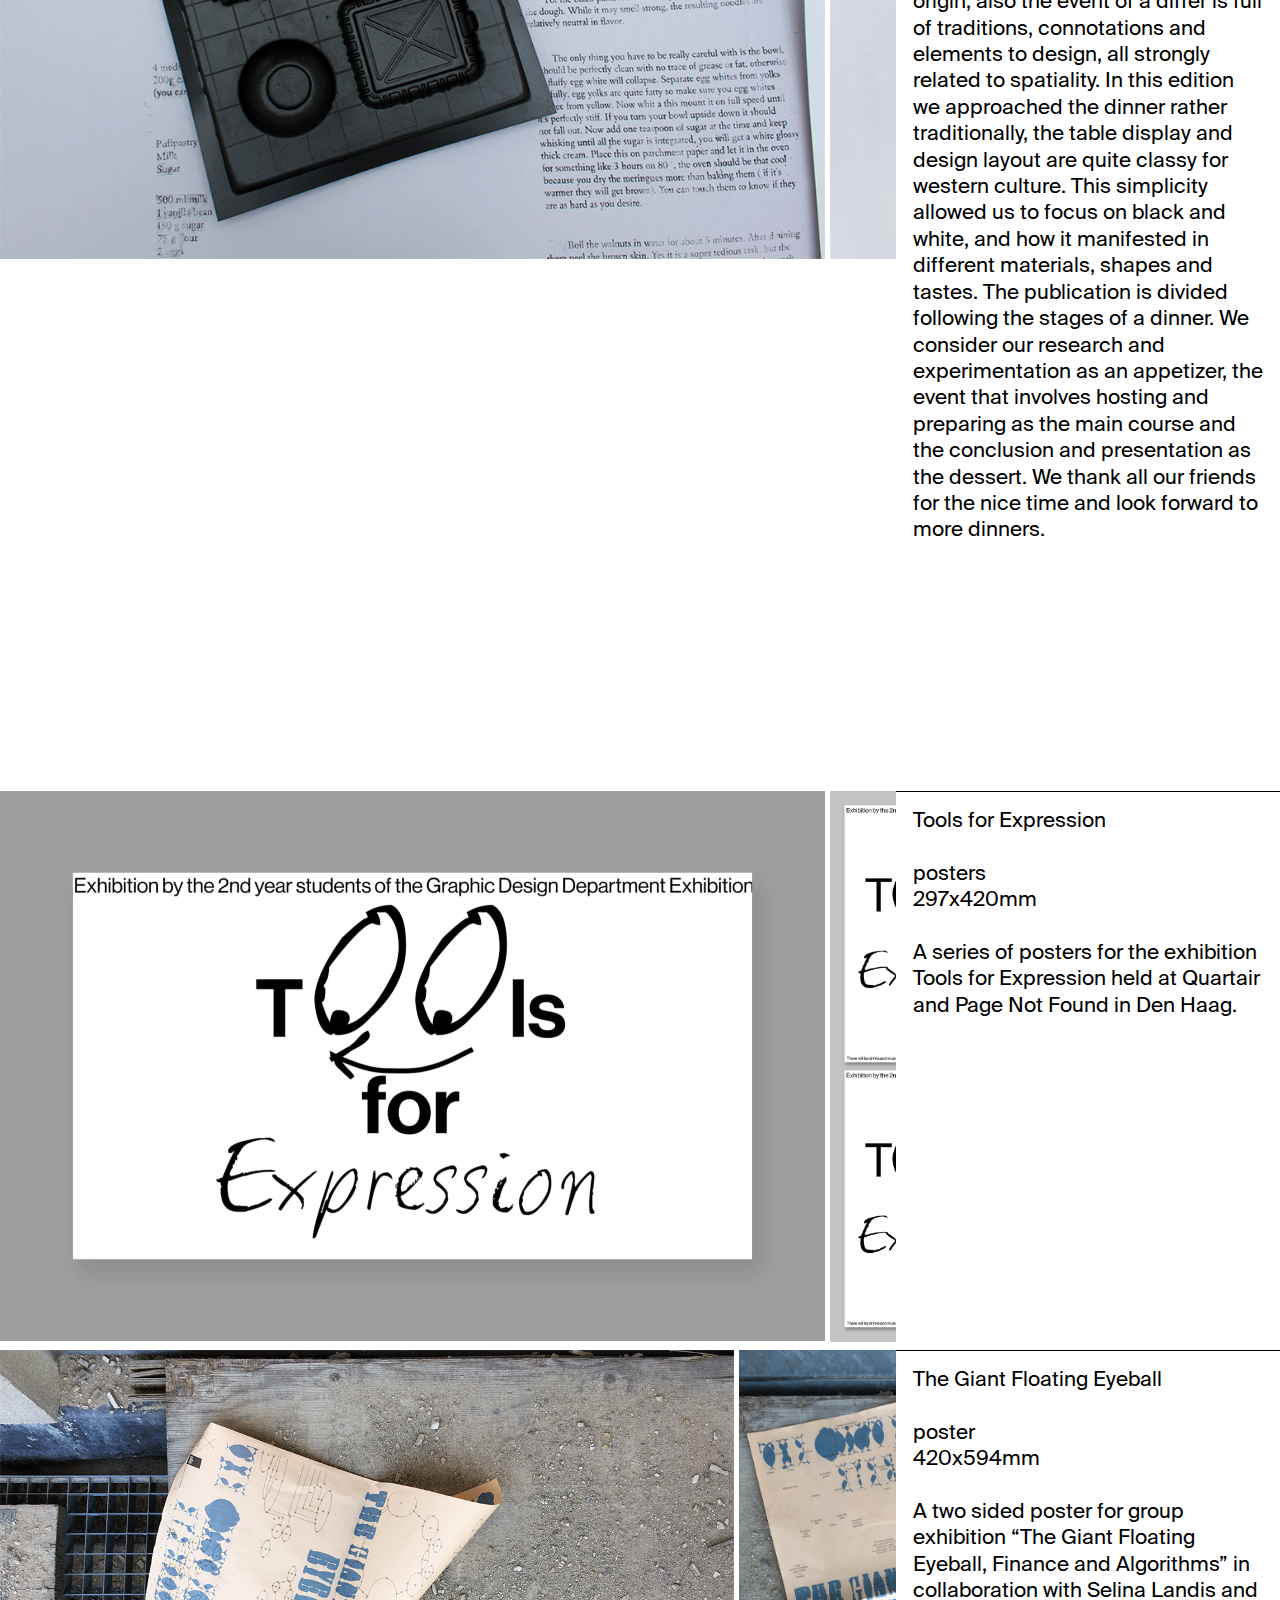
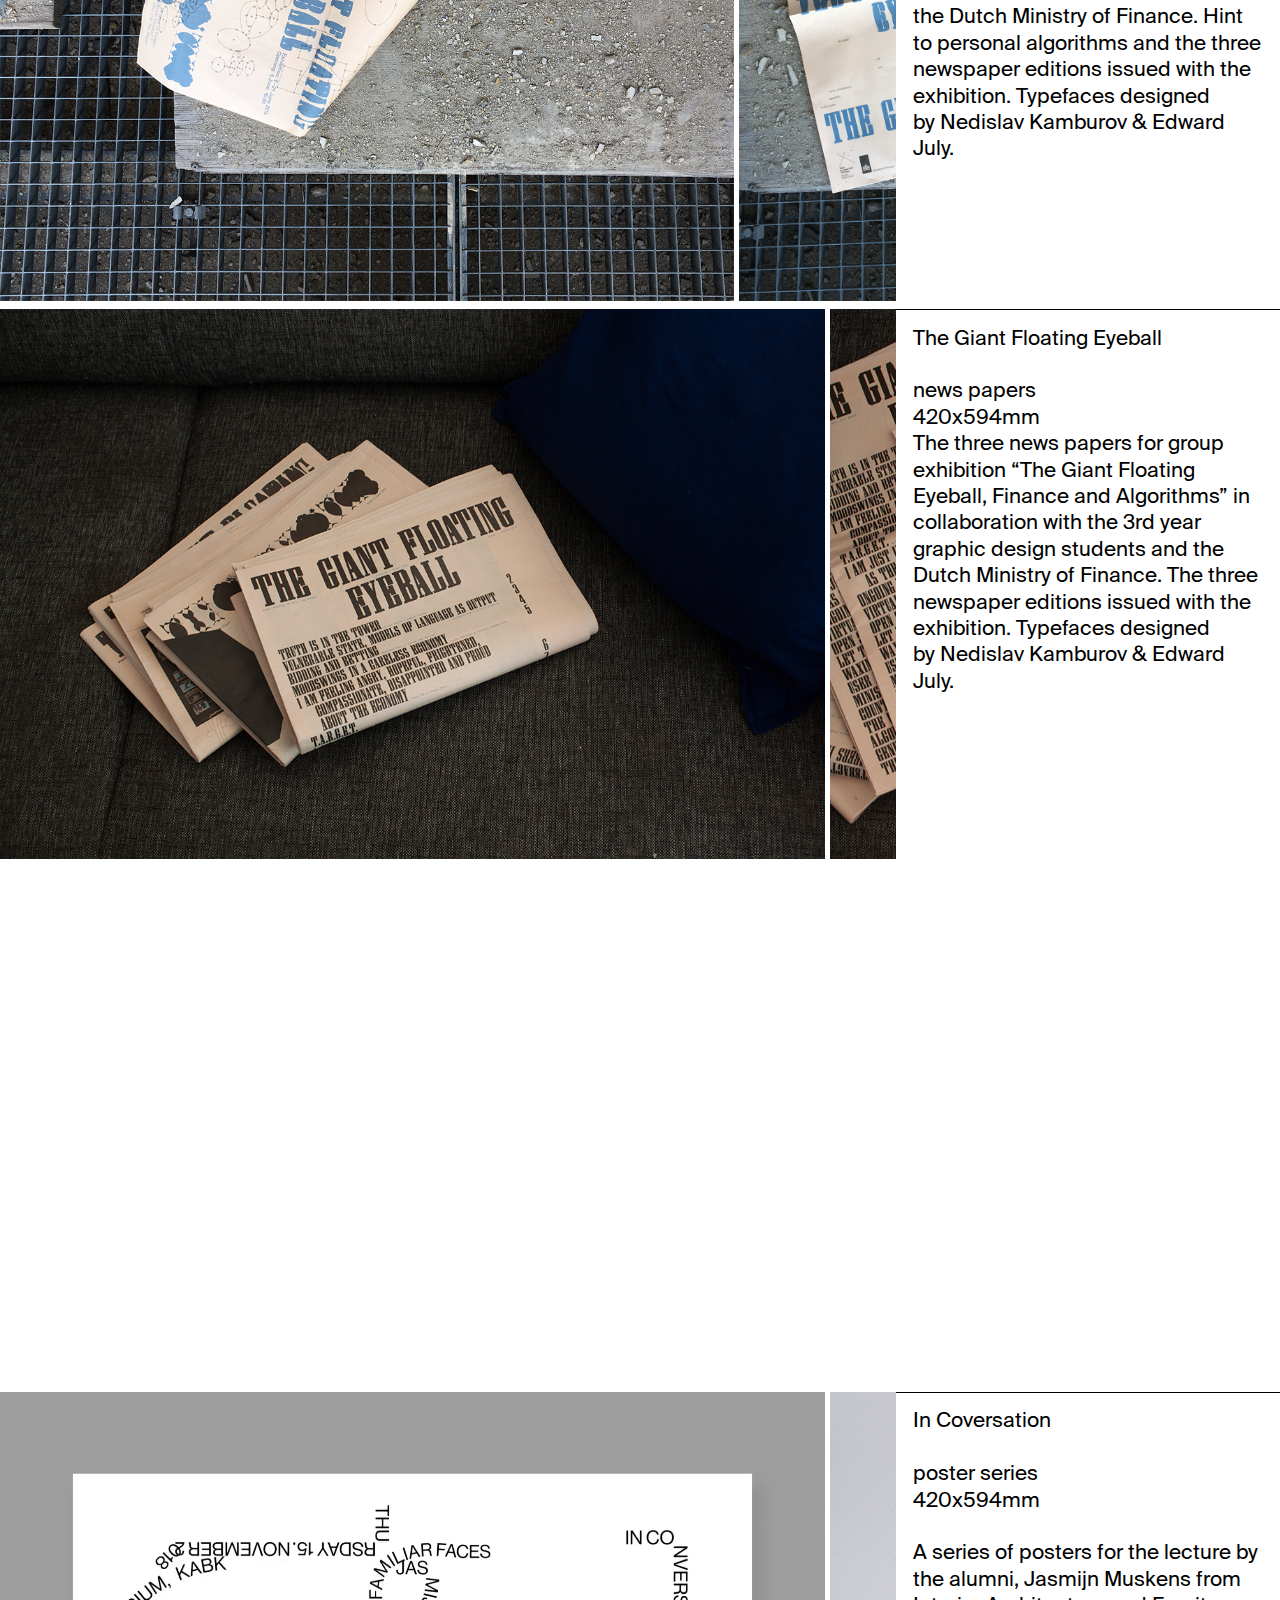
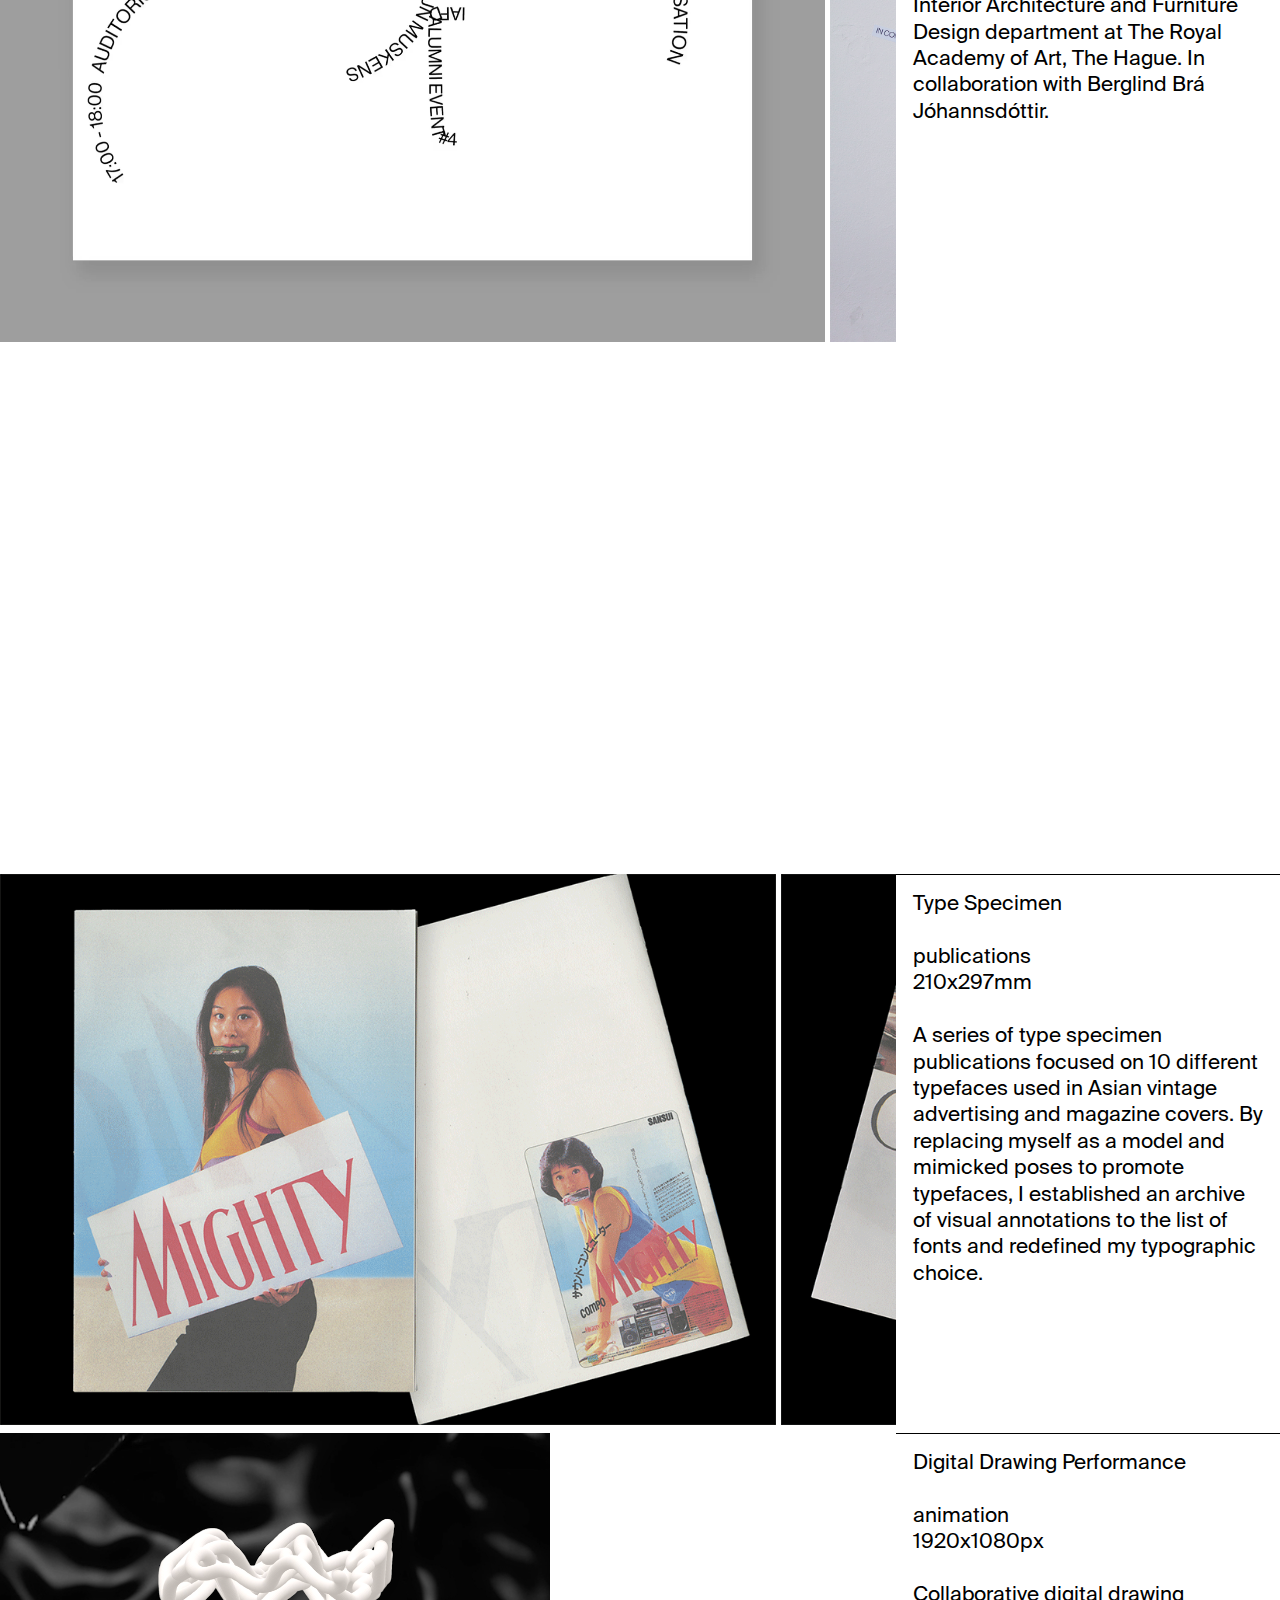
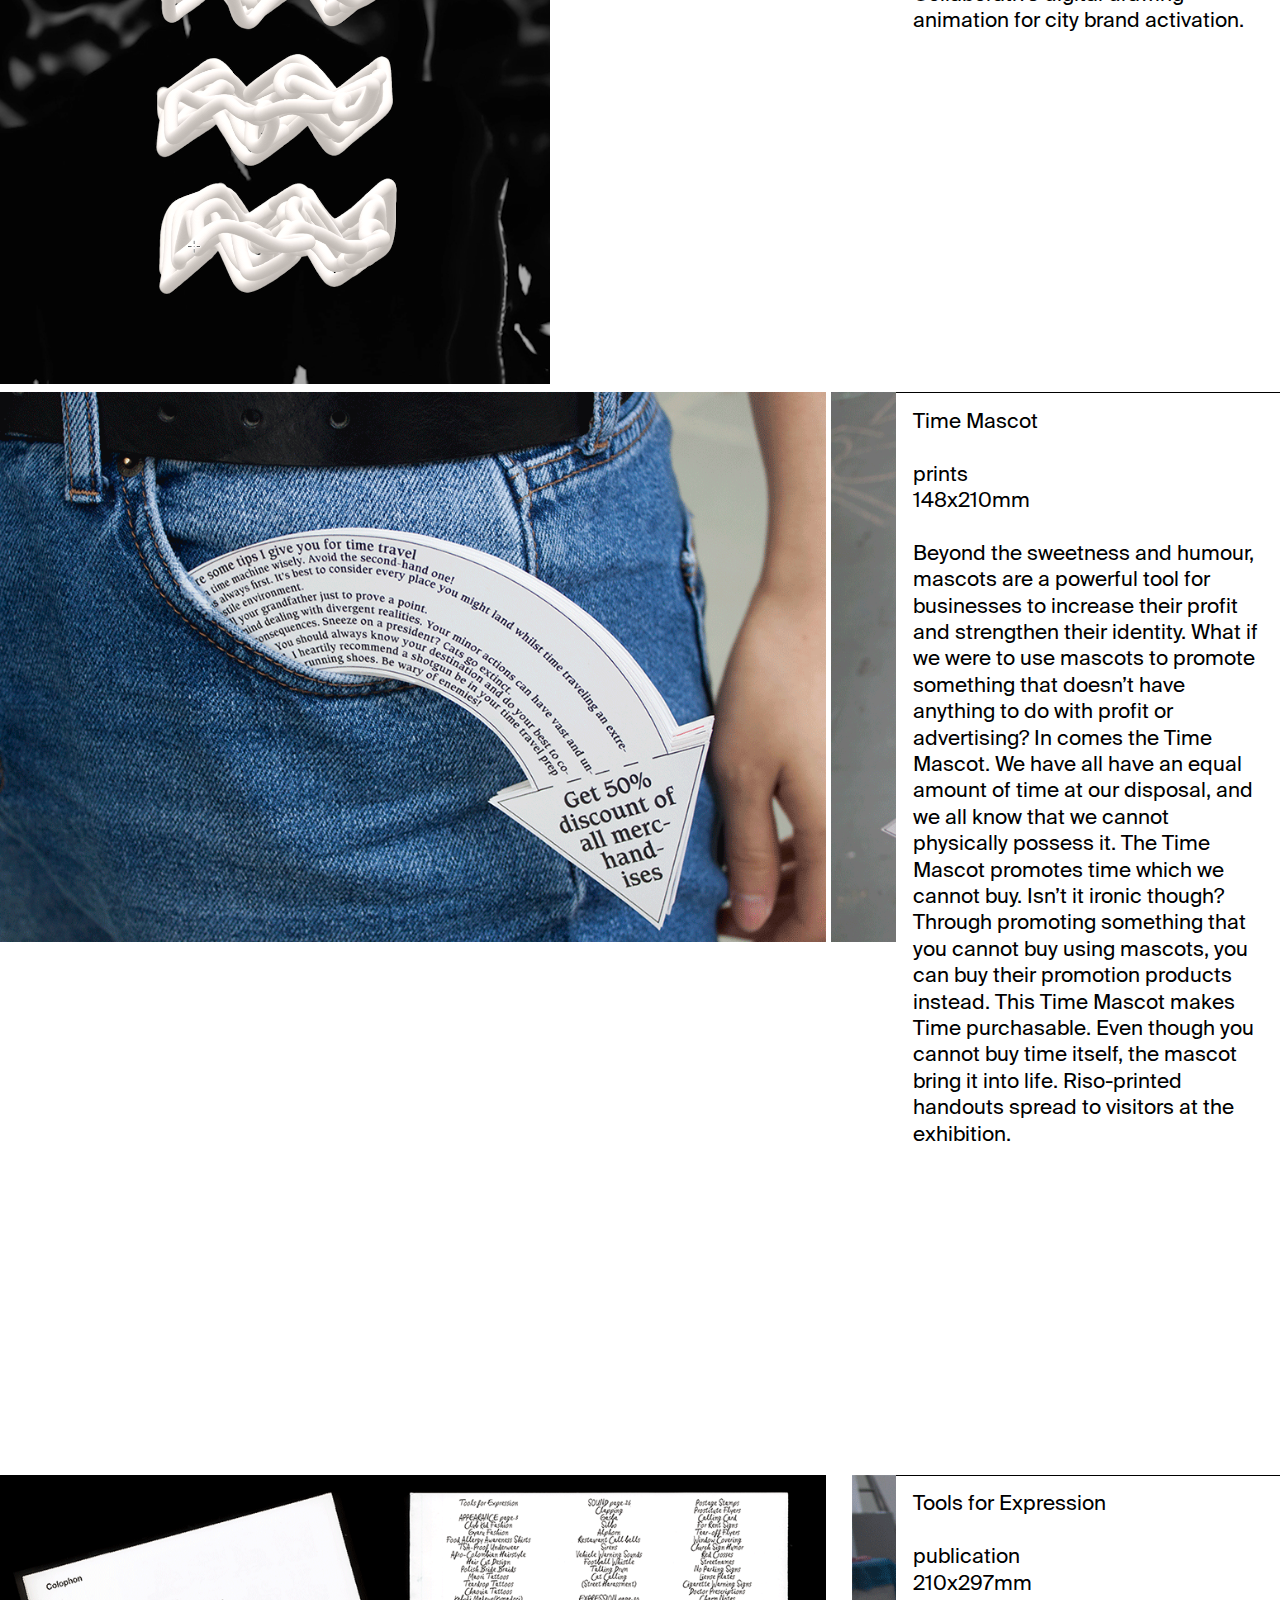
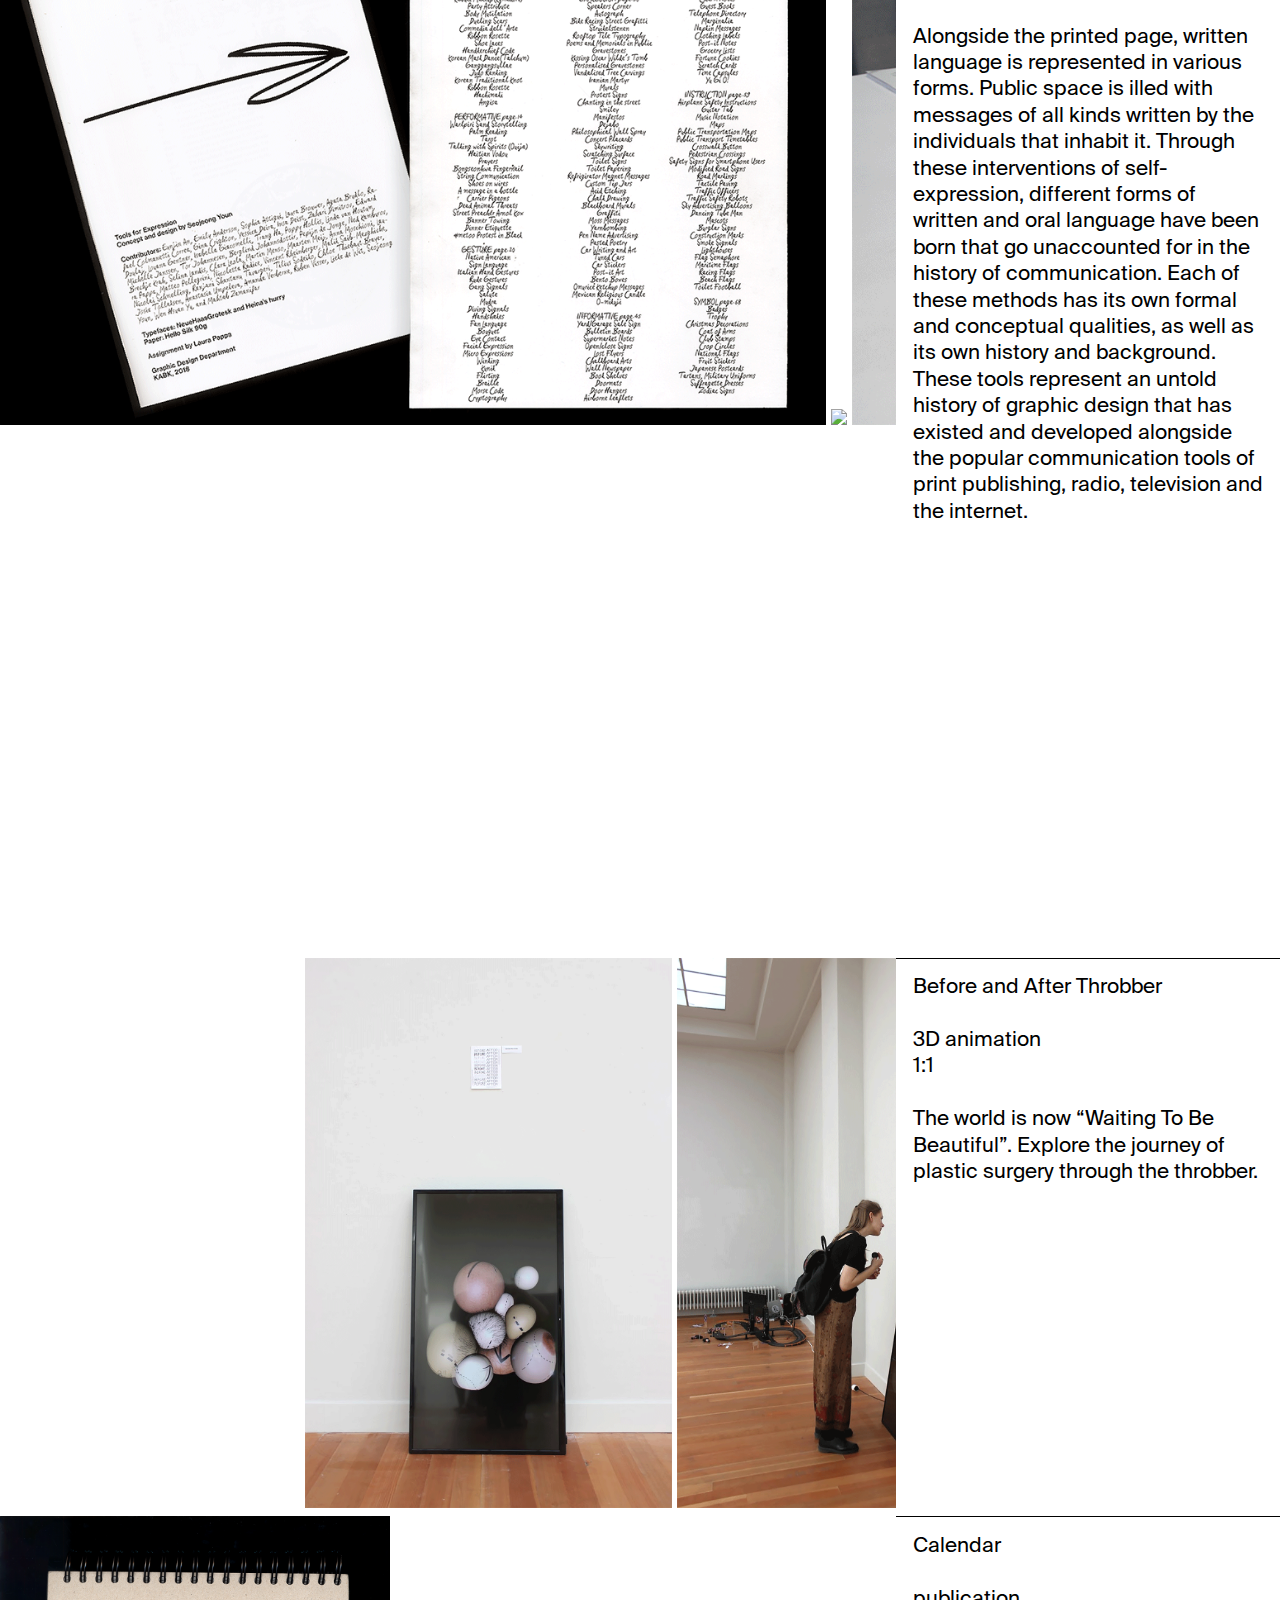
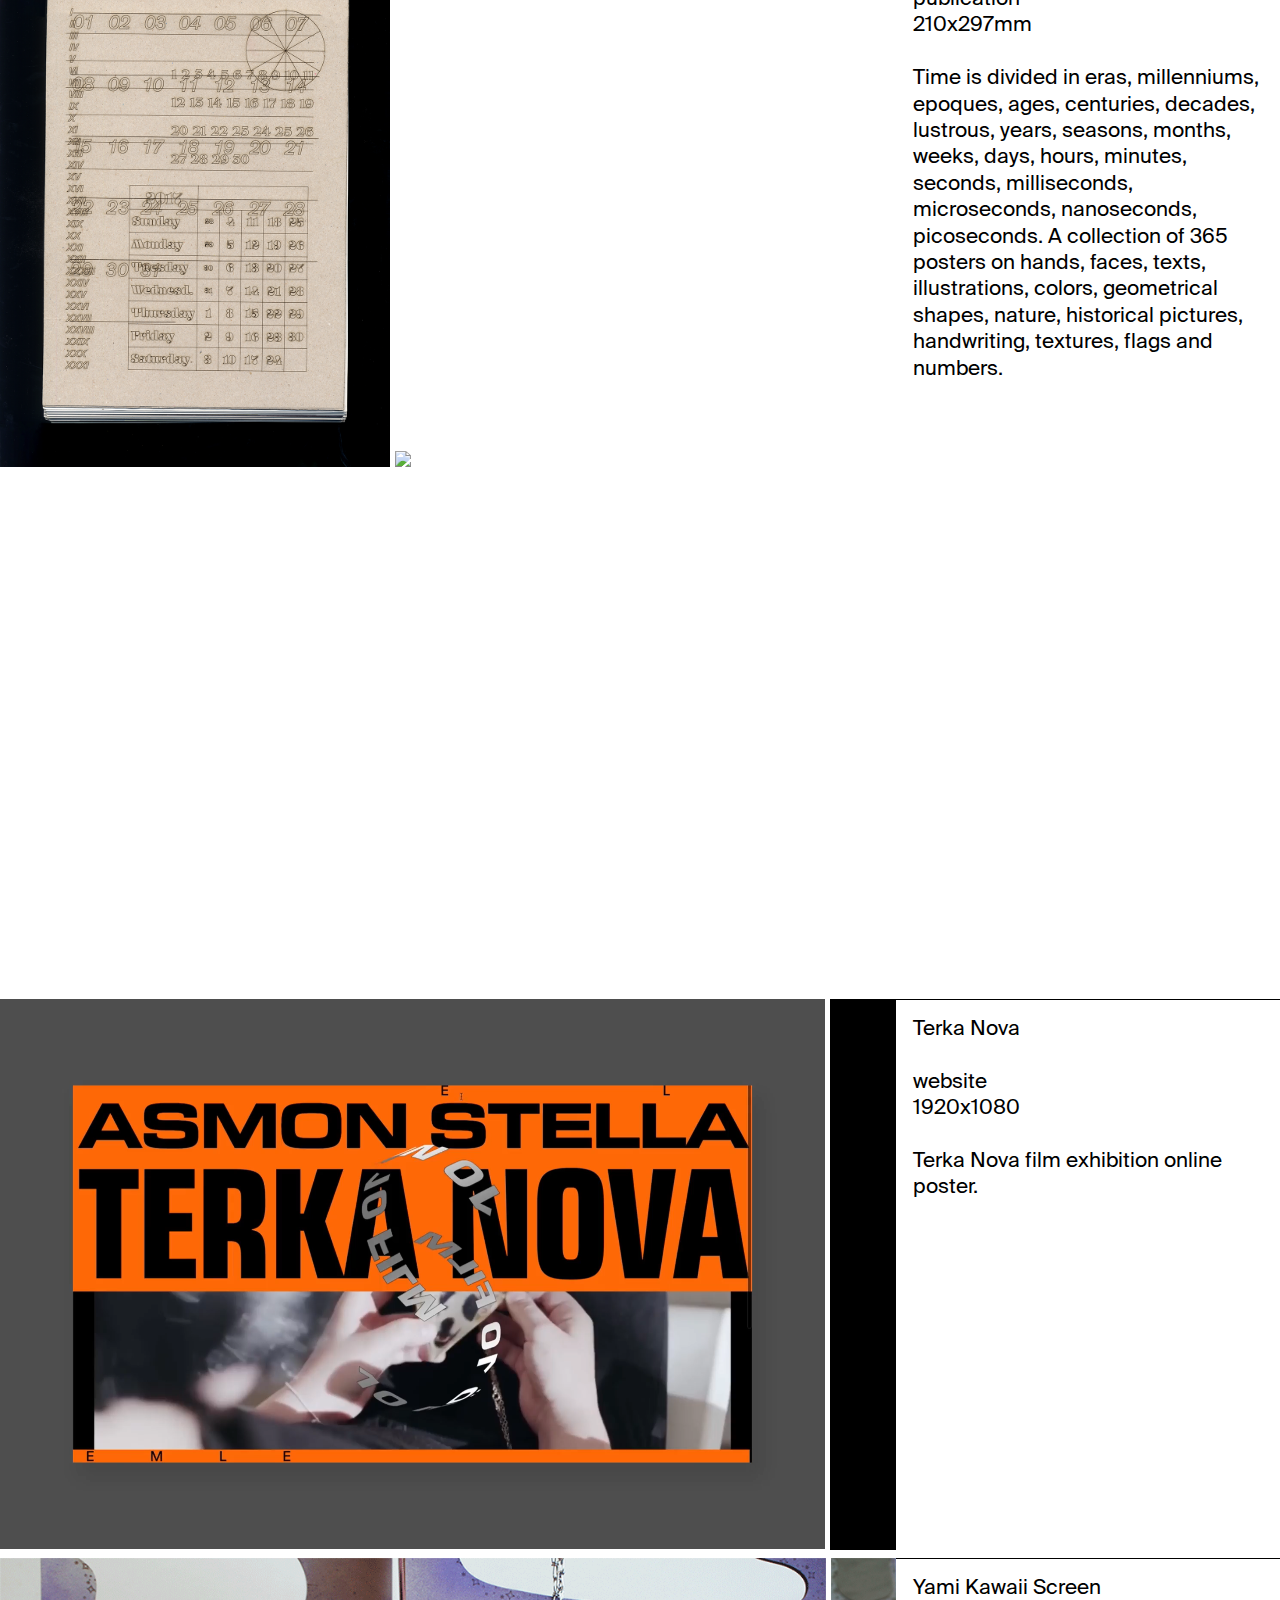
==== commit fc31157b: "a" ====
--- a/index.html
+++ b/index.html
@@ -194,12 +194,12 @@
 	<div class="project-item">
 		<img src="images/tracking/tracking3.png" />
 	</div>
-	<div class="project-item">
+	<!-- <div class="project-item">
 		<img src="images/tracking/tracking_5.png" />
-	</div>
-	<div class="project-item">
+	</div> -->
+	<!-- <div class="project-item">
 		<img src="images/tracking/tracking_6.png" />
-	</div>
+	</div> -->
 	<div class="project-item">
 		<img src="images/tracking/tracking.png" />
 	</div>
@@ -888,6 +888,28 @@
 	</div>
 
 
+	<div class="project">
+		<div class="project-item">
+			<img src="images/STV/STV_1.png" />
+		</div>
+	</div>
+
+	<div class="project-description">
+		<div class="project-title">
+			Digital Drawing Performance
+			<br />
+			<br />animation
+			<br />1920x1080px
+					<div class="project-year">
+
+			</div>
+		</div>
+	<div class="project-content">
+<br />Collaborative digital drawing animation for city brand activation.
+	</div>
+	</div>
+
+
 
 	<div class="project">
 		<div class="project-item">
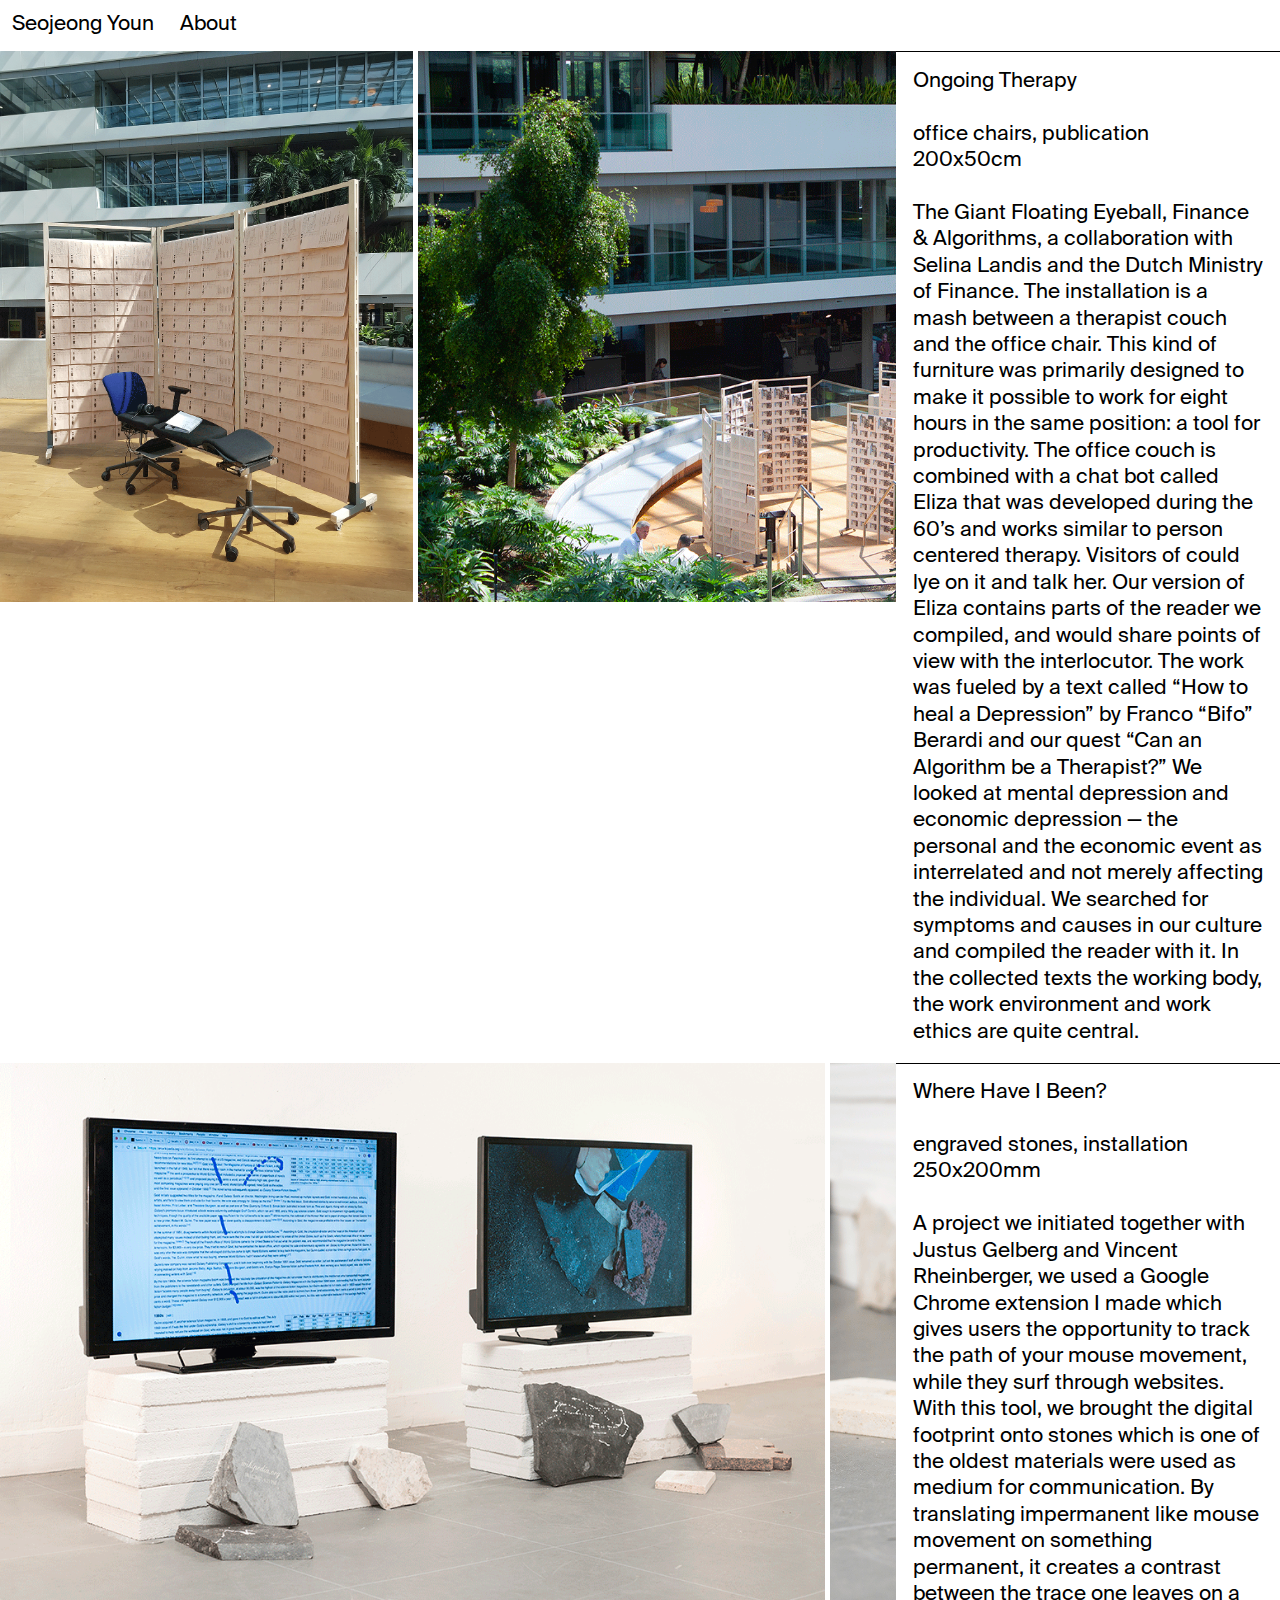
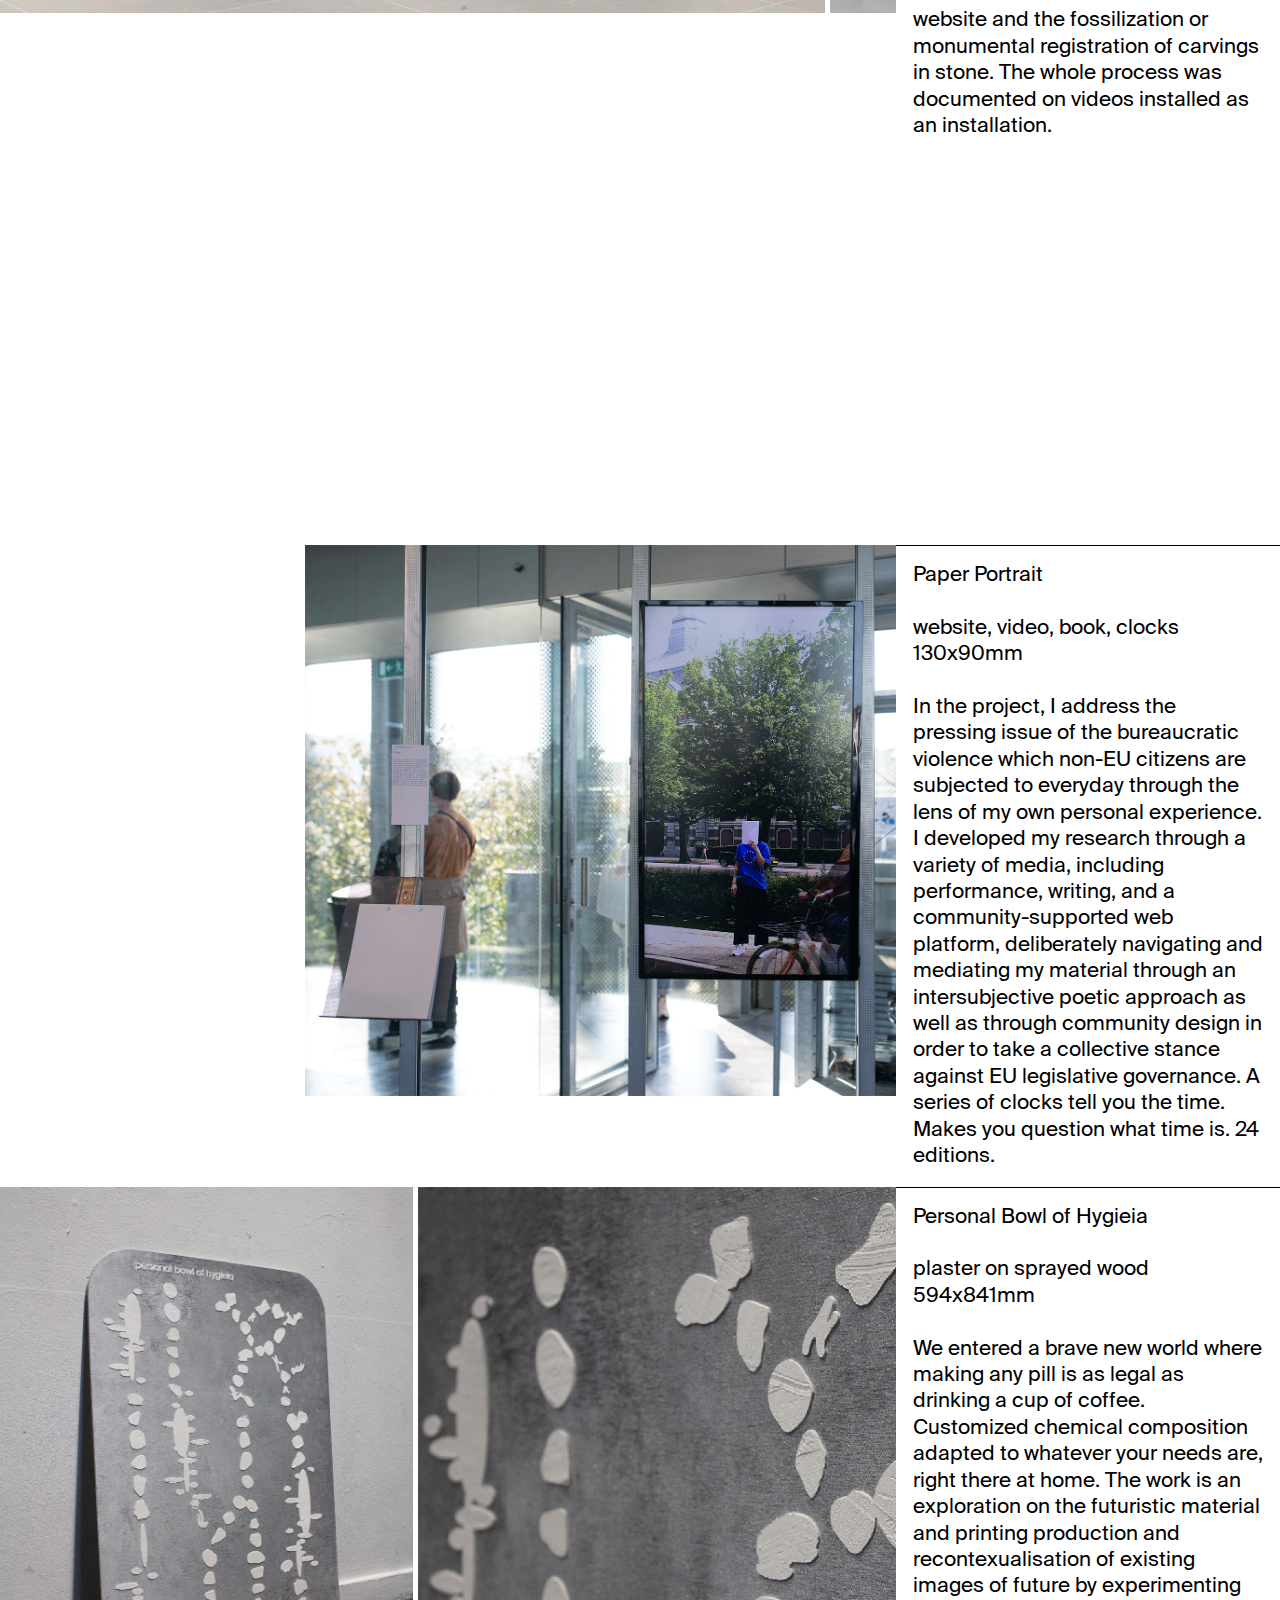
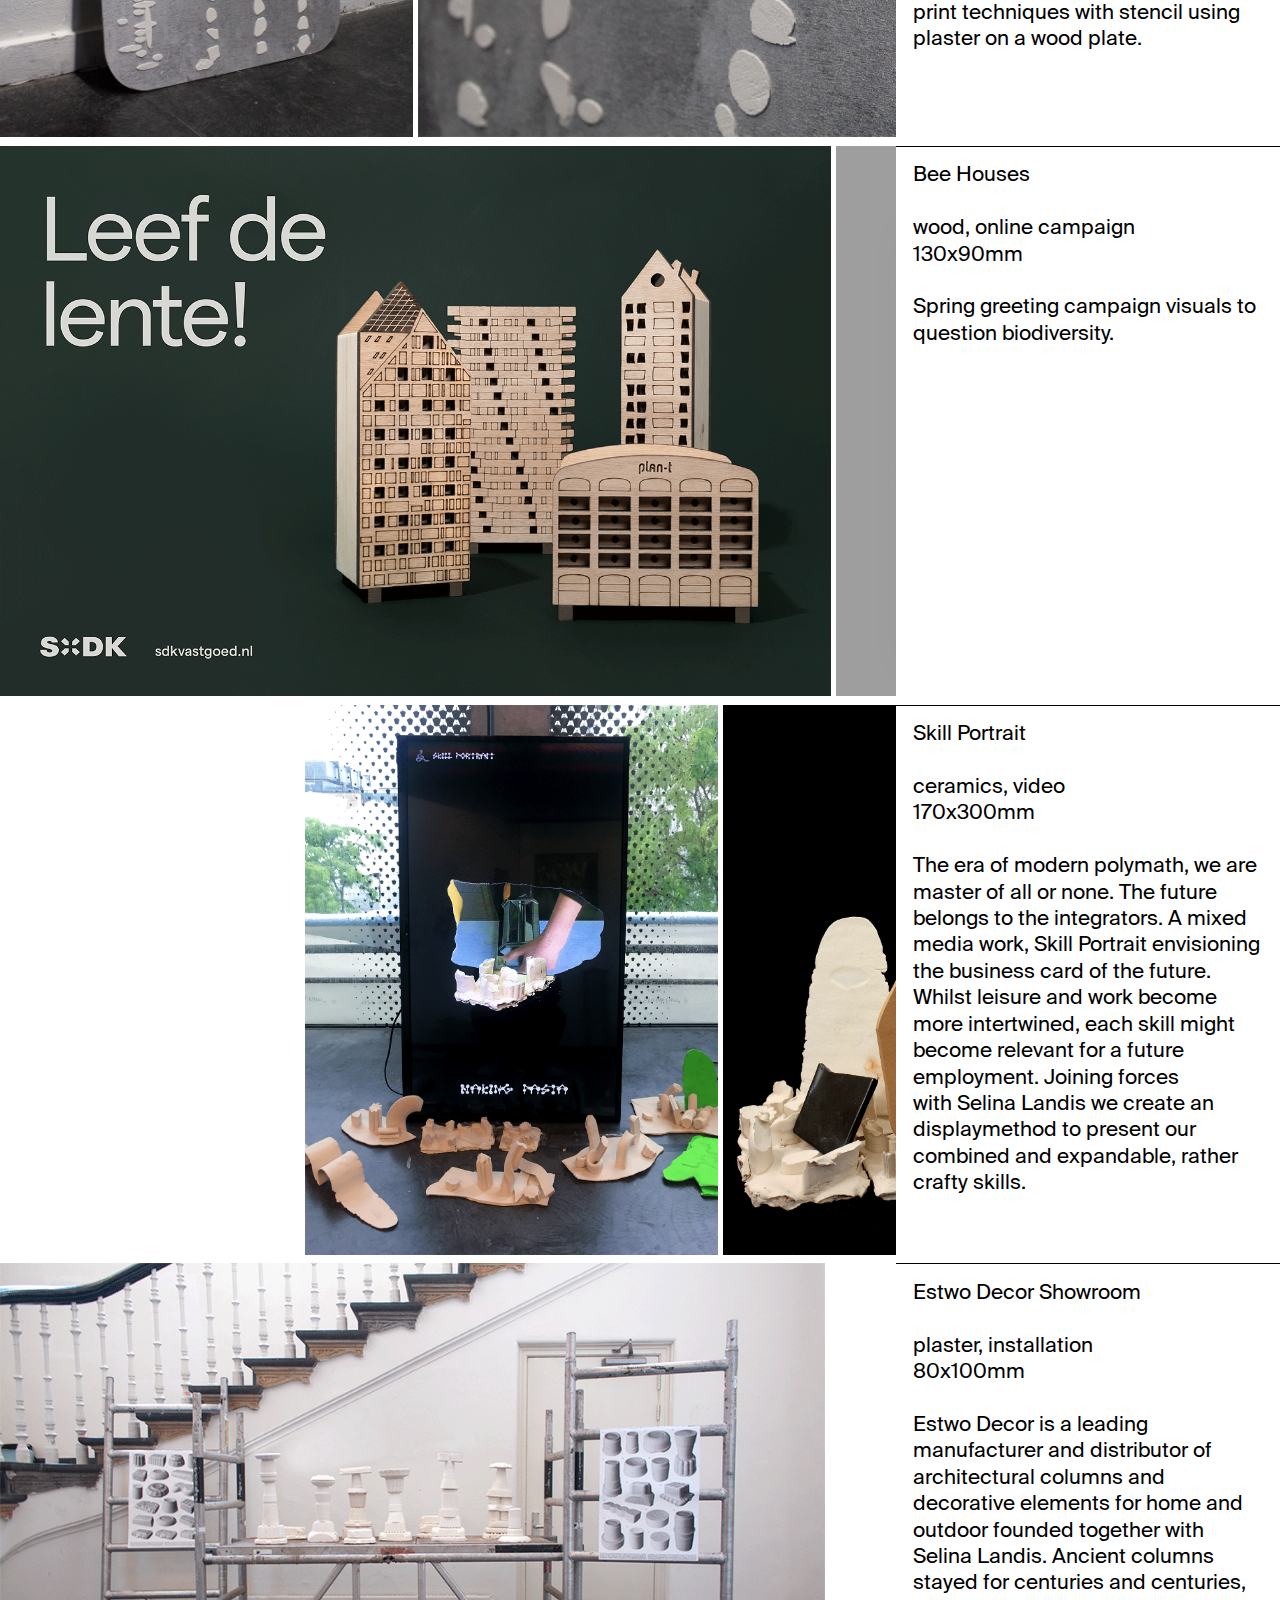
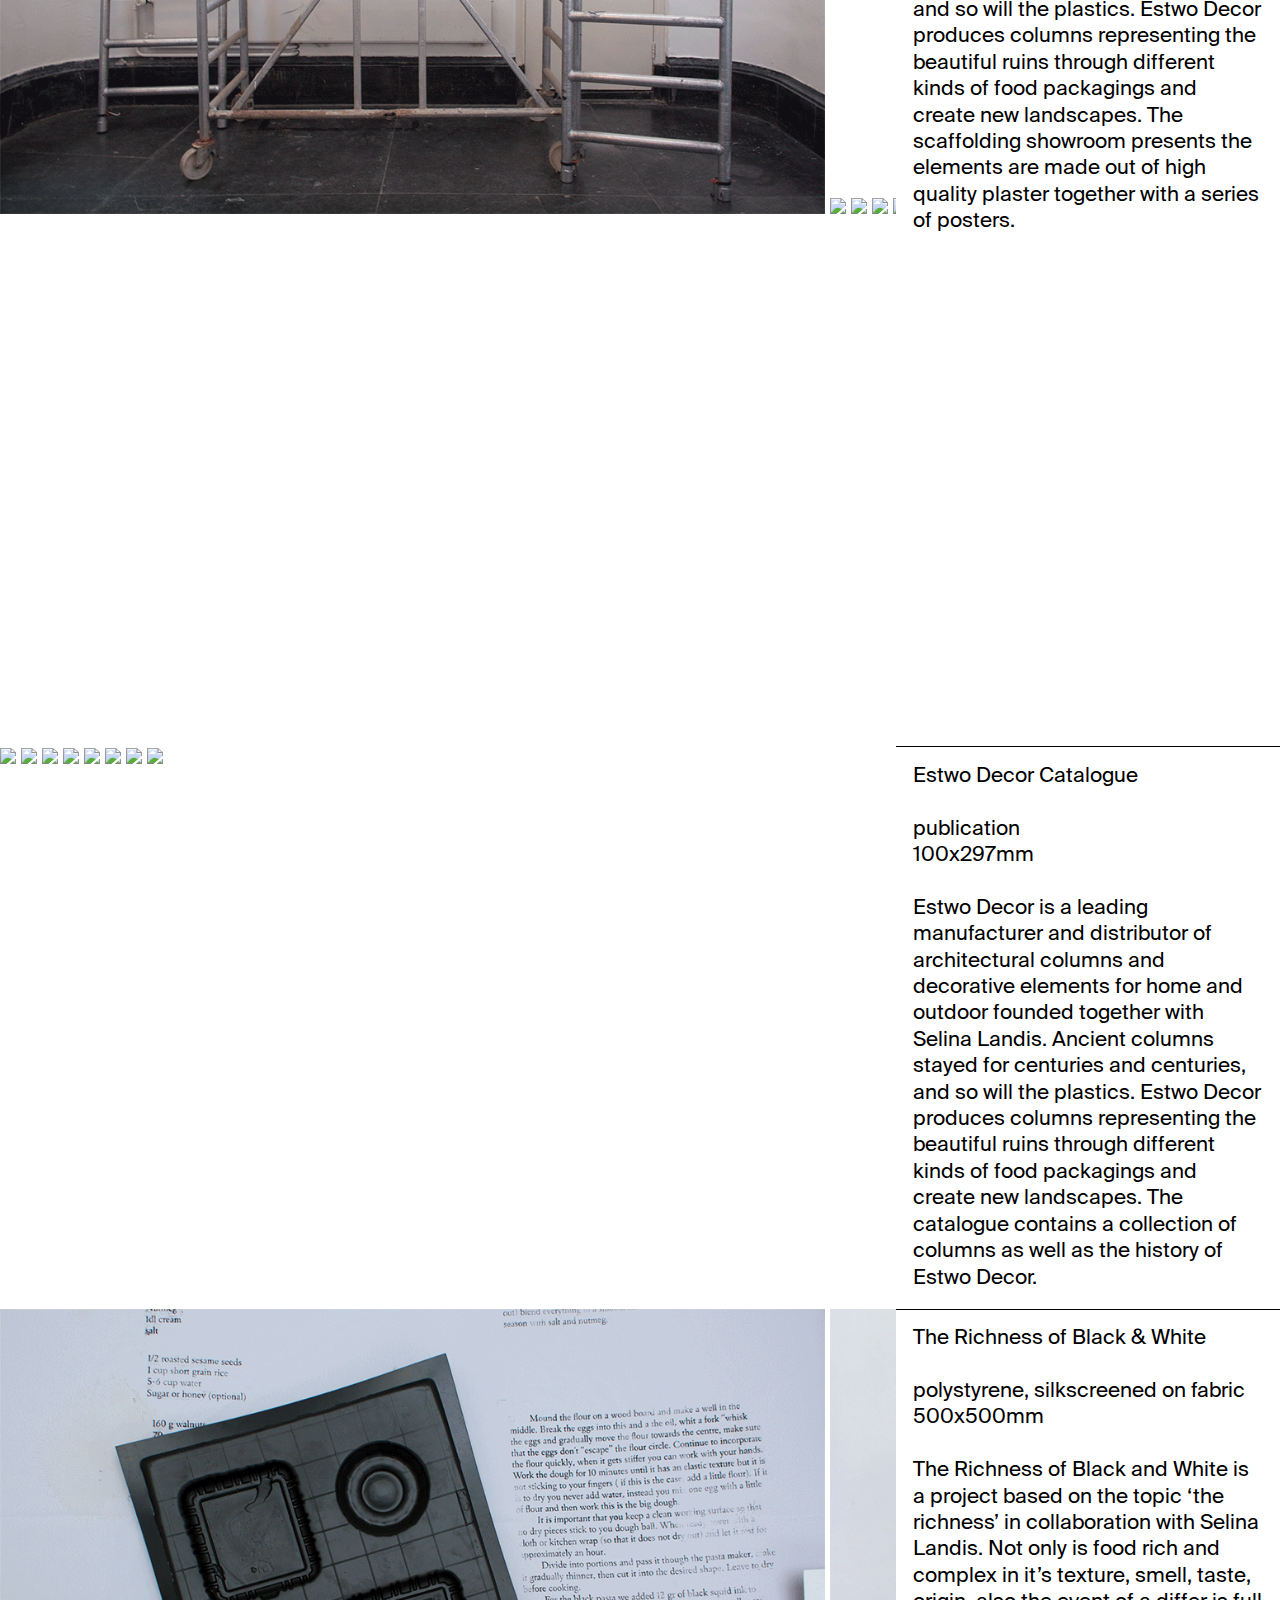
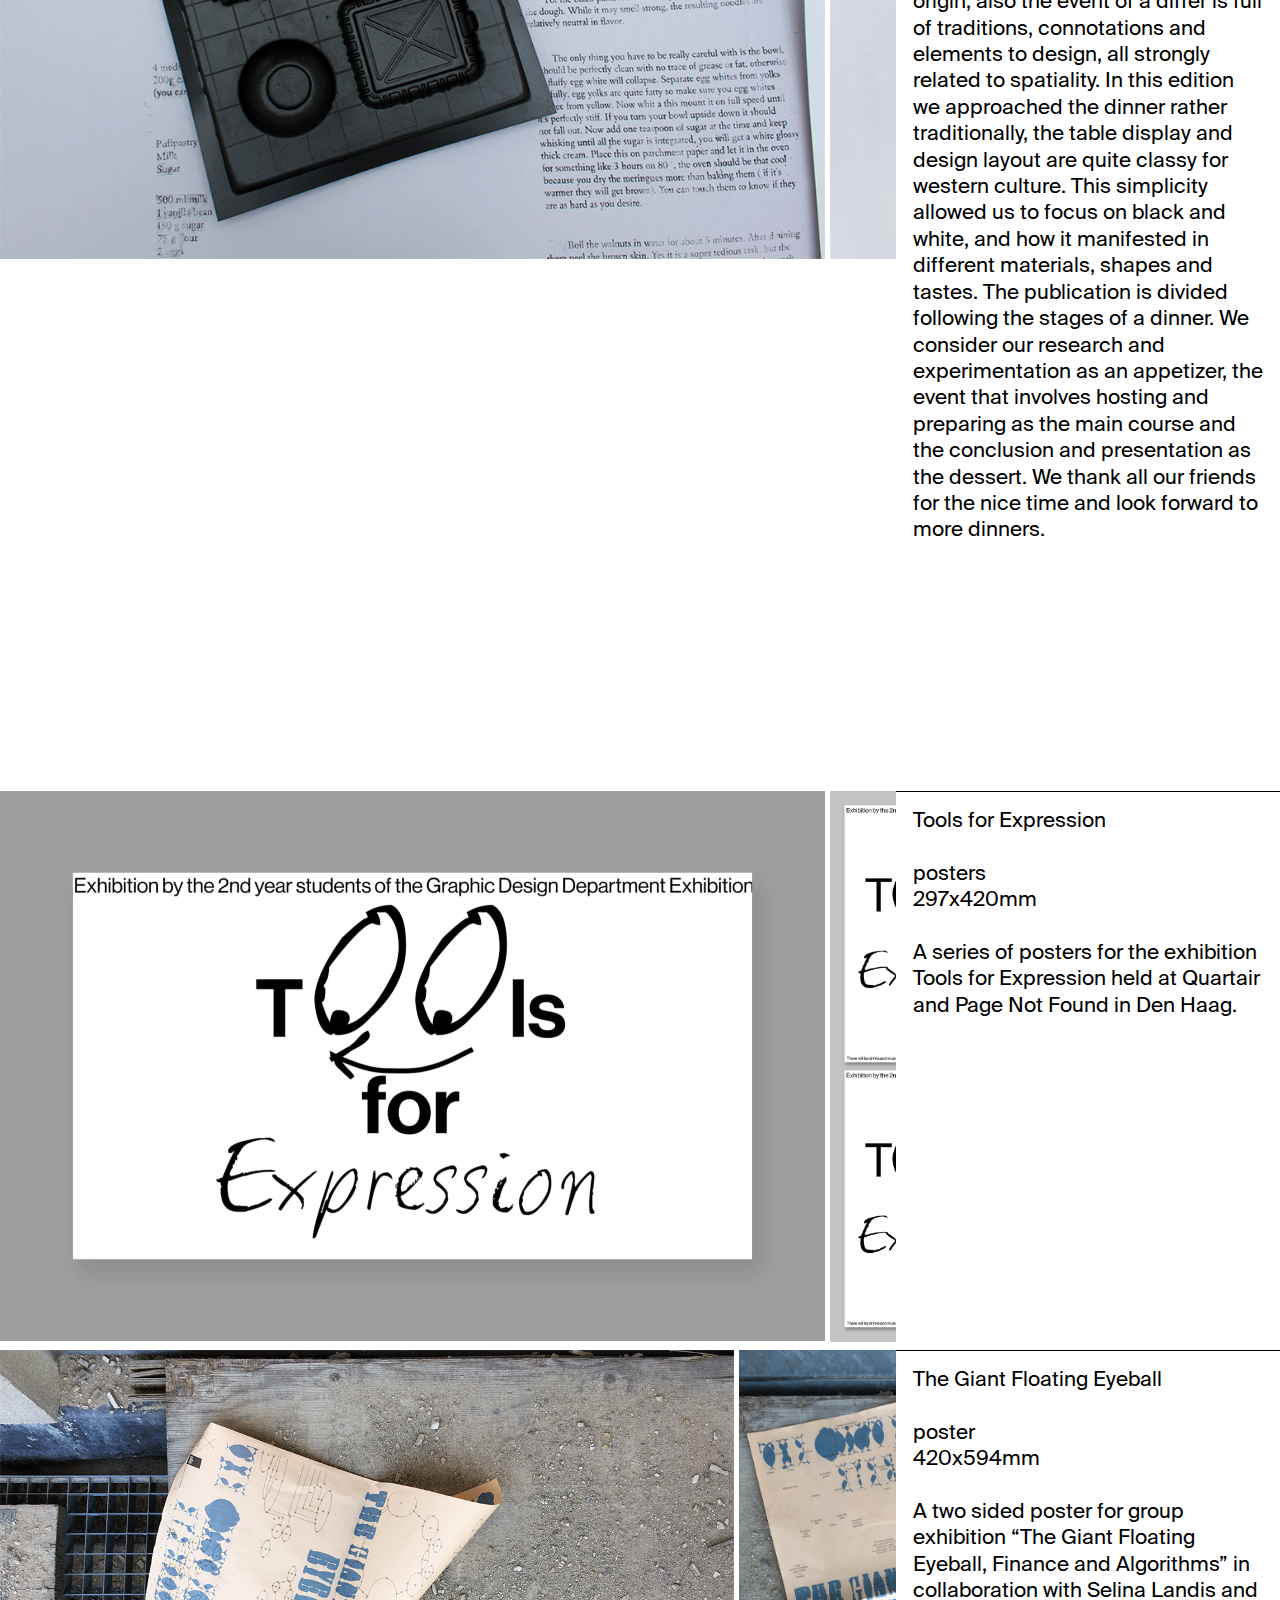
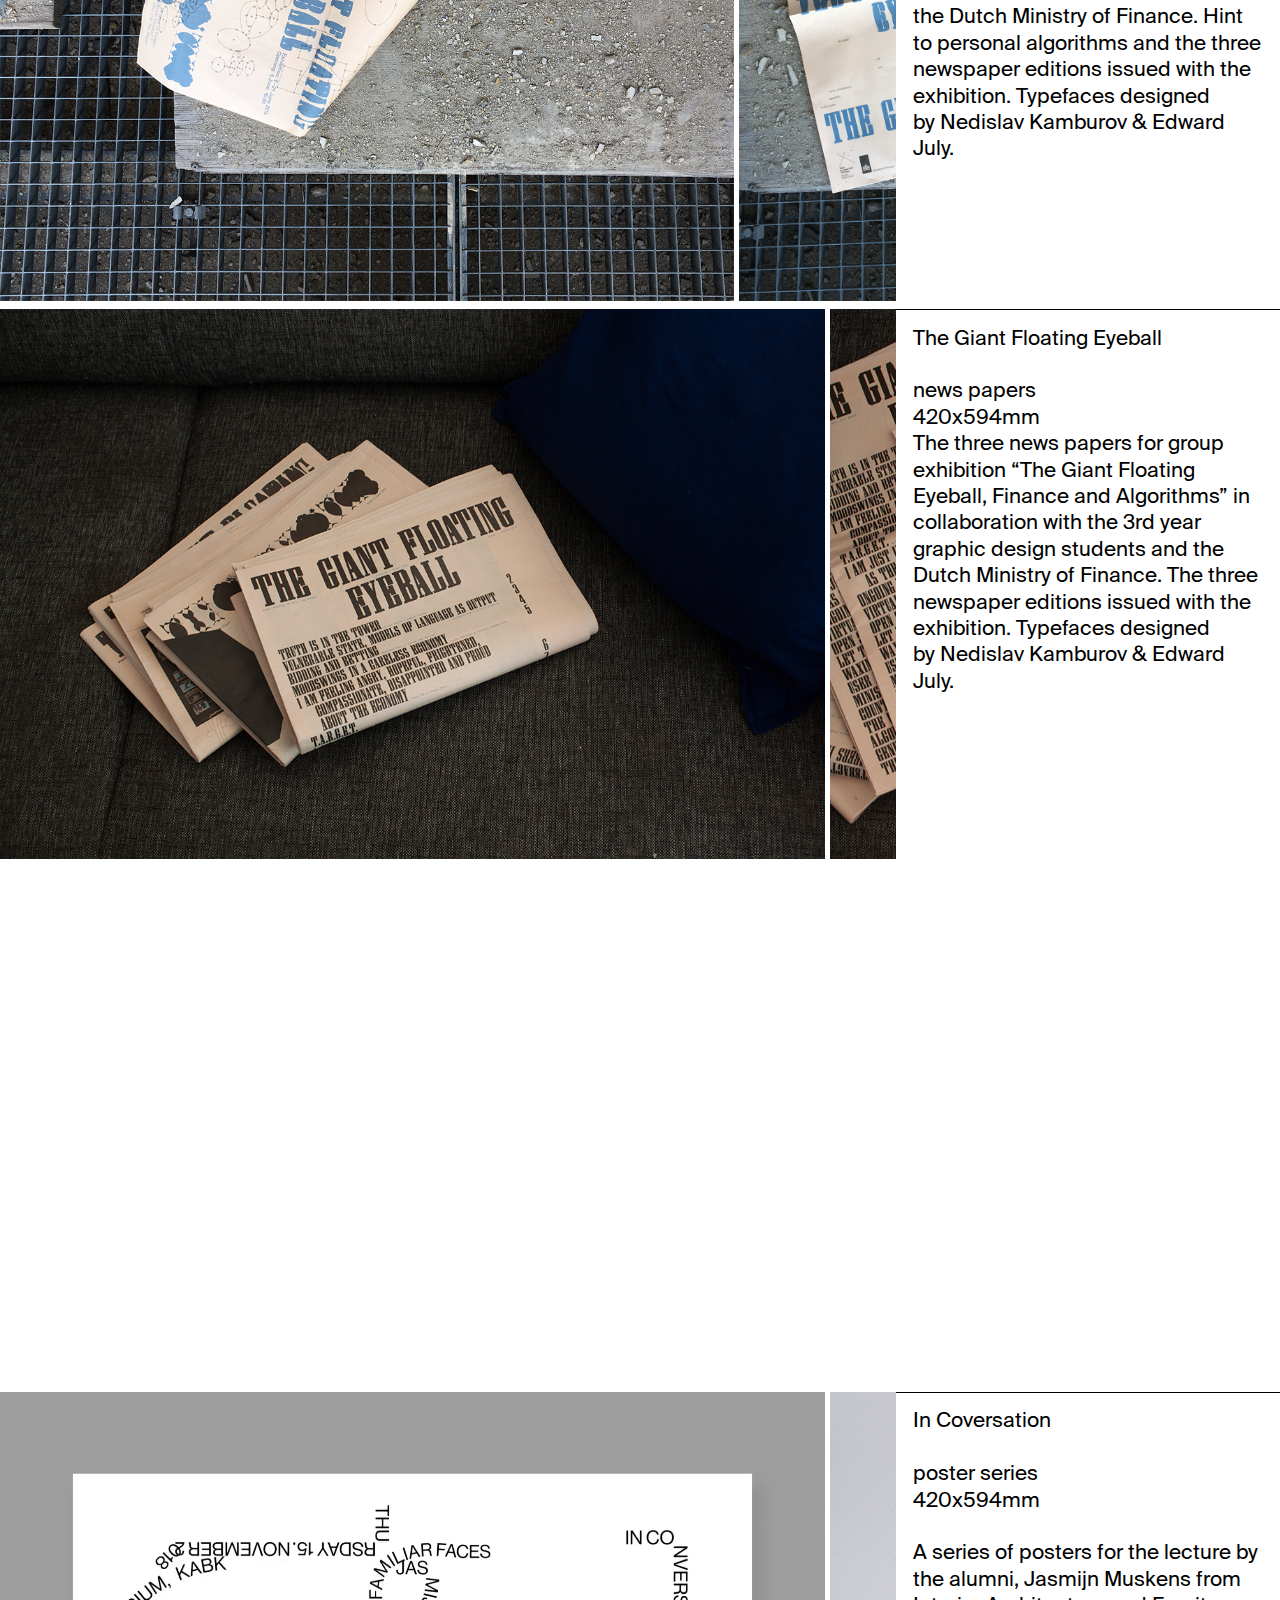
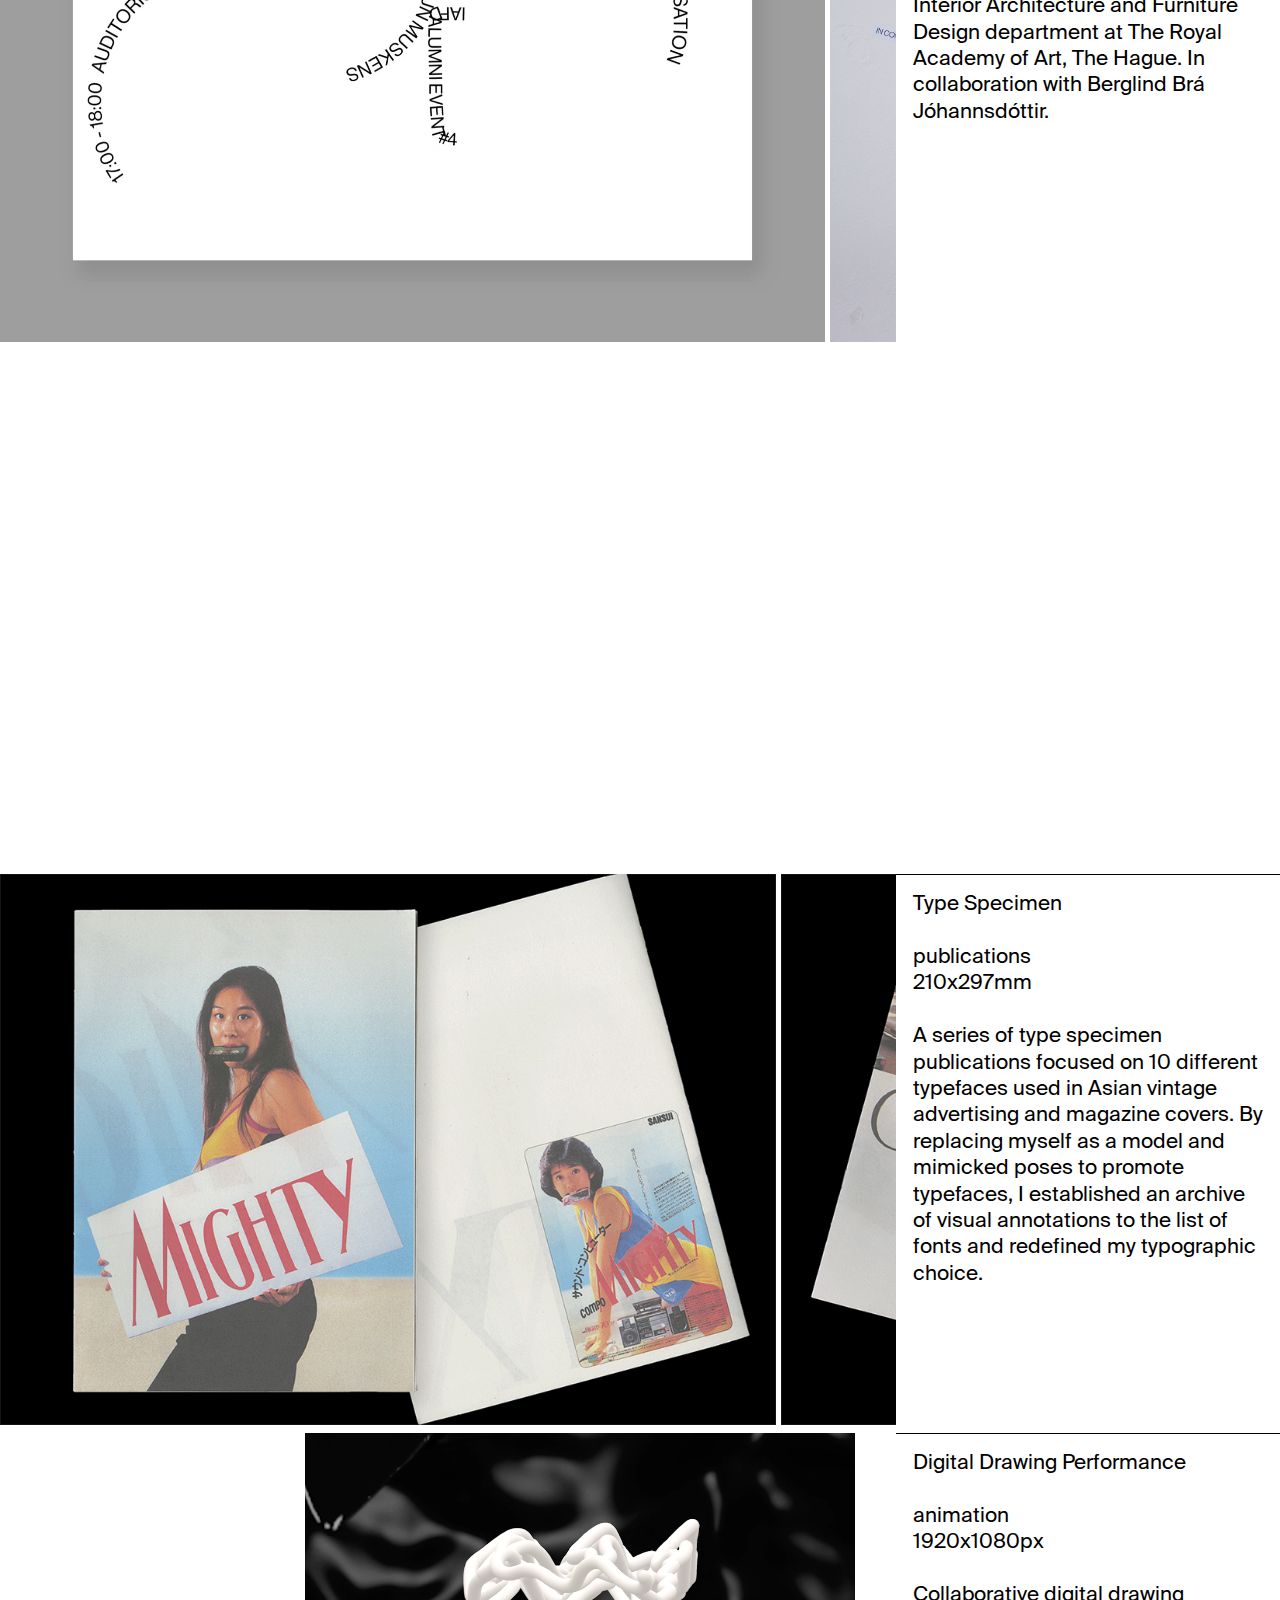
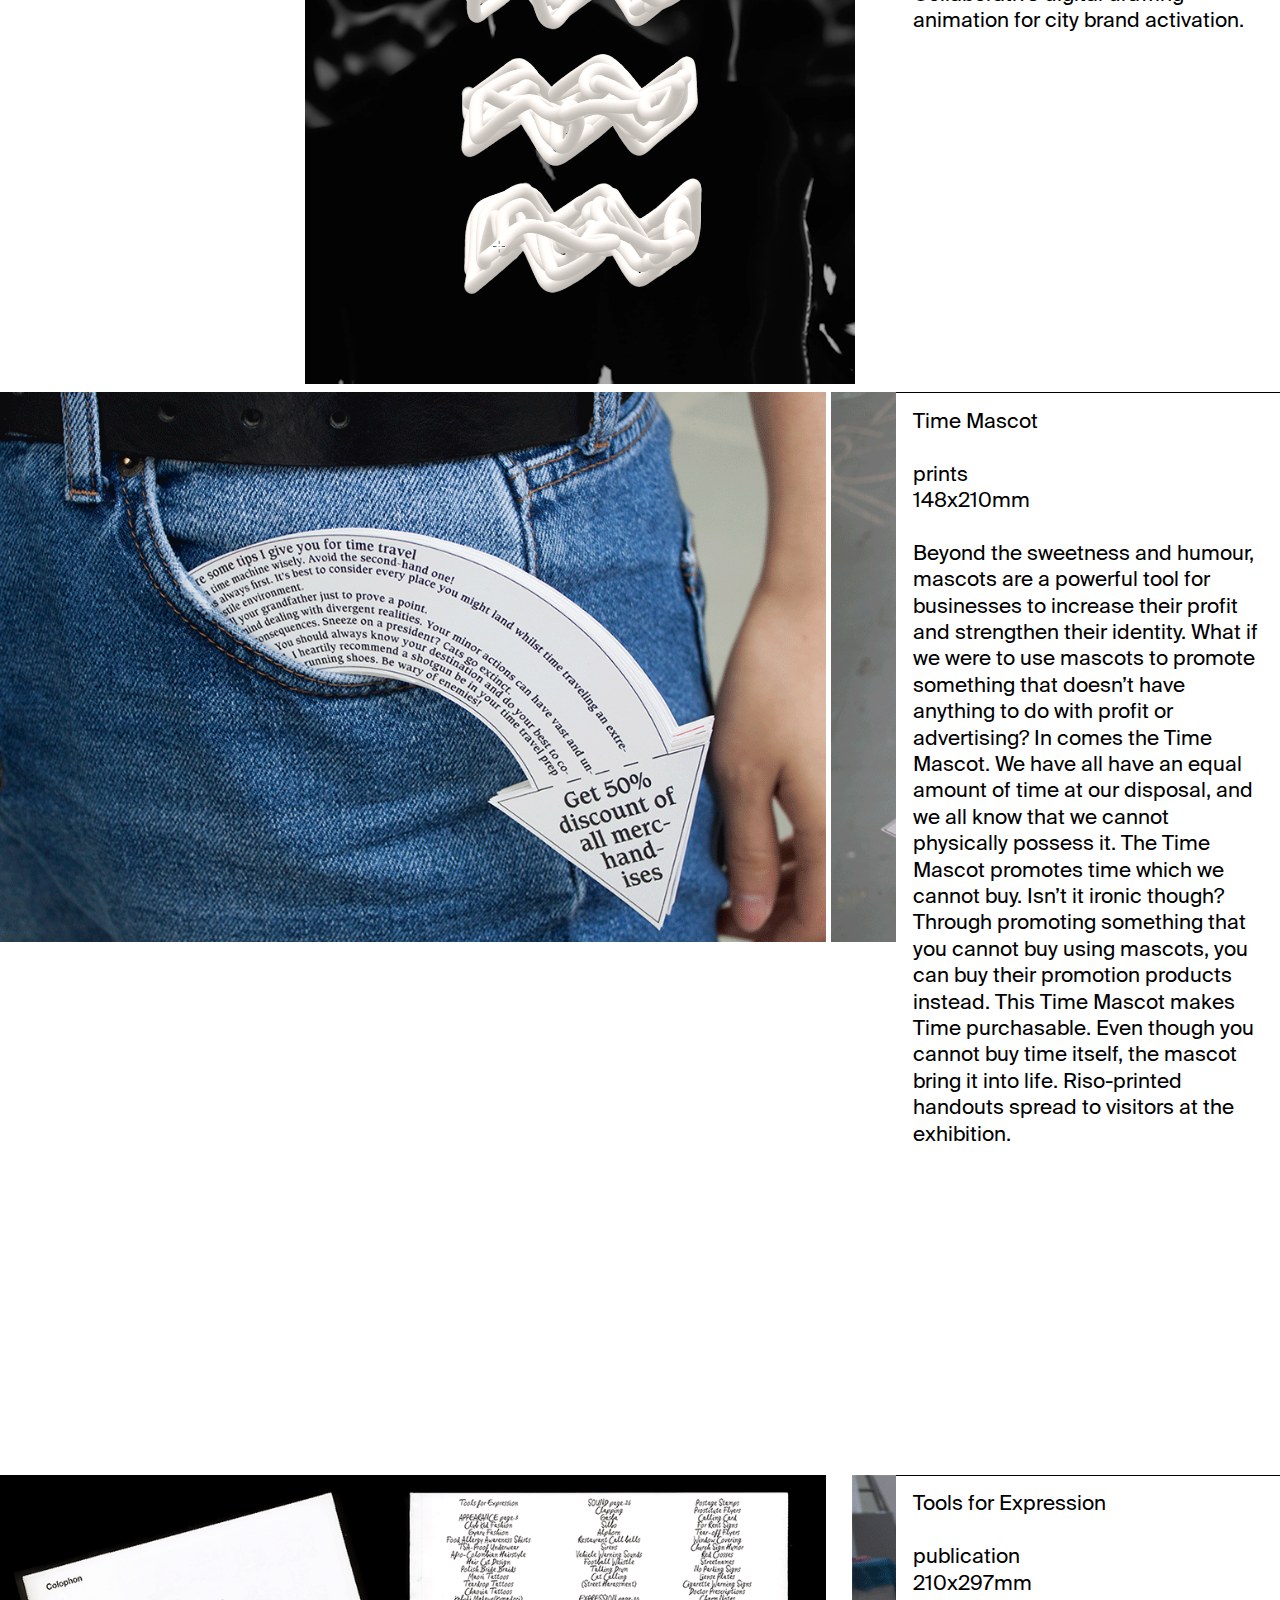
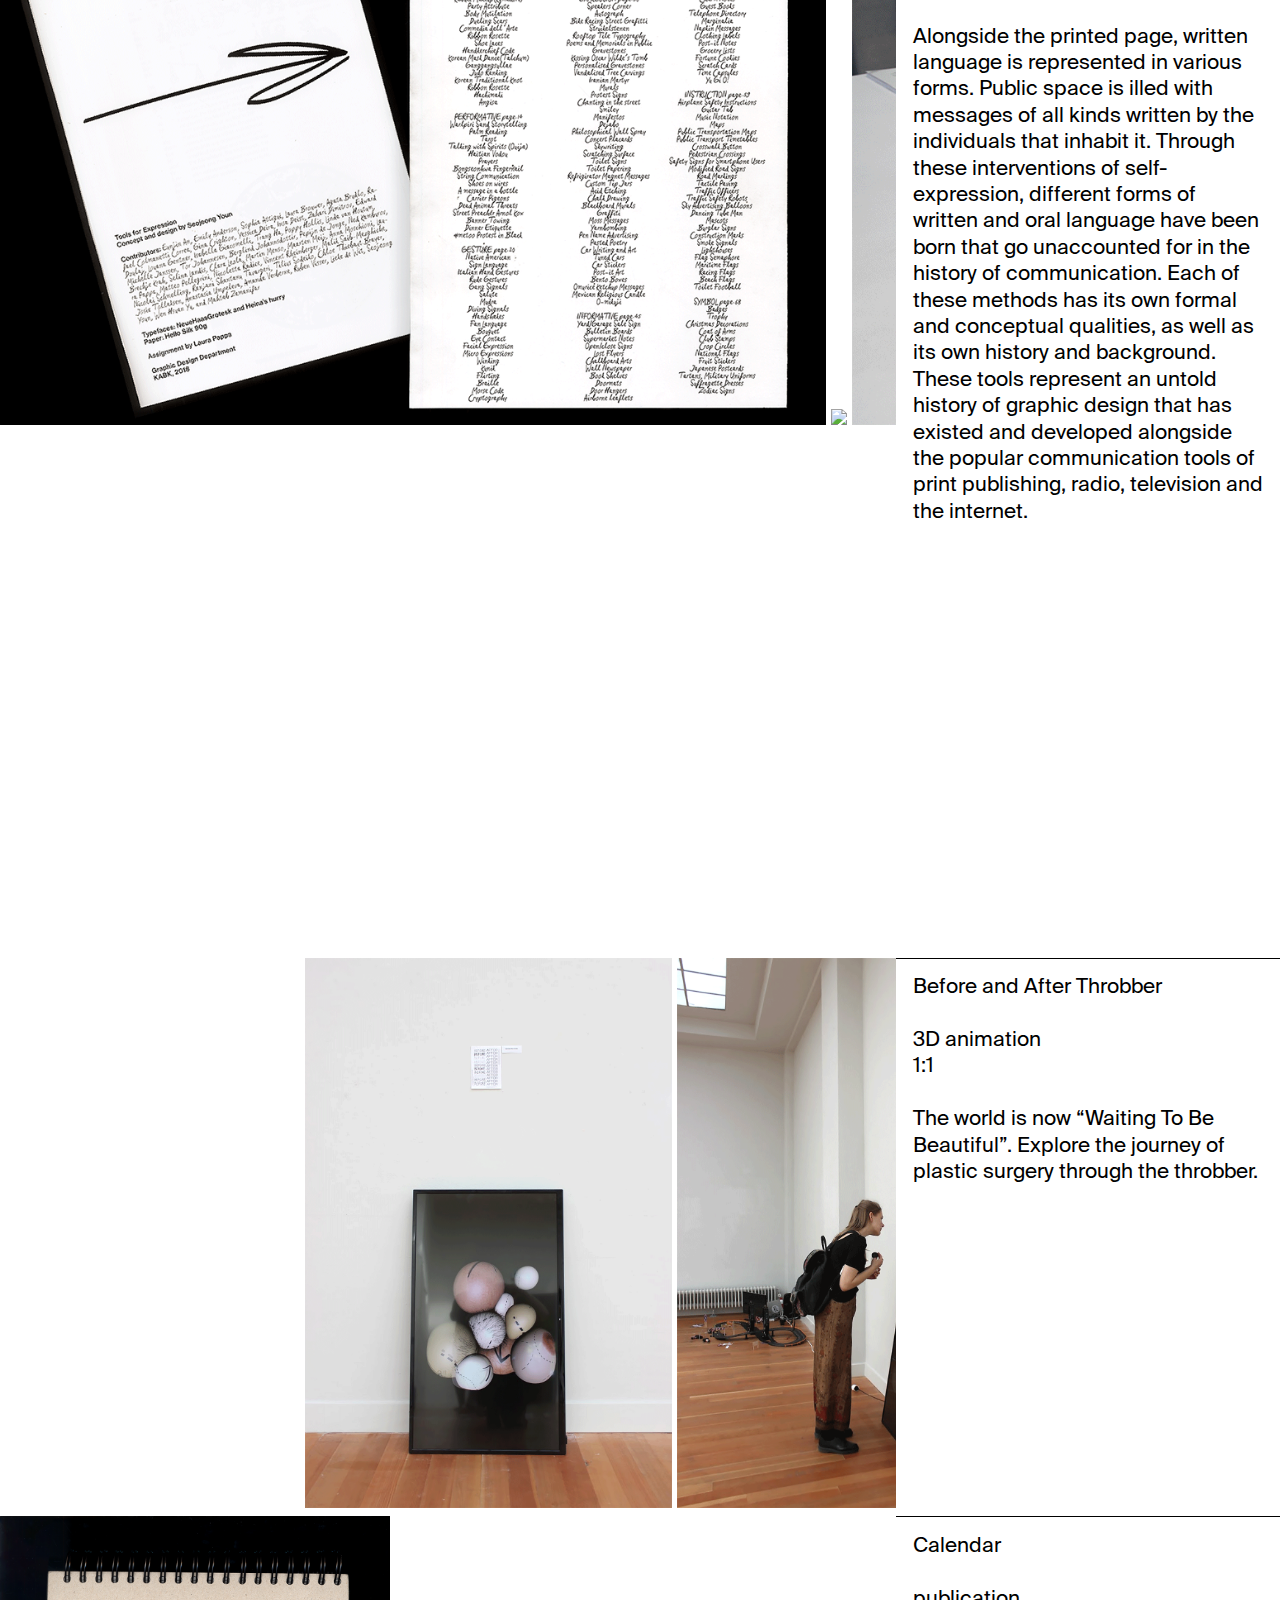
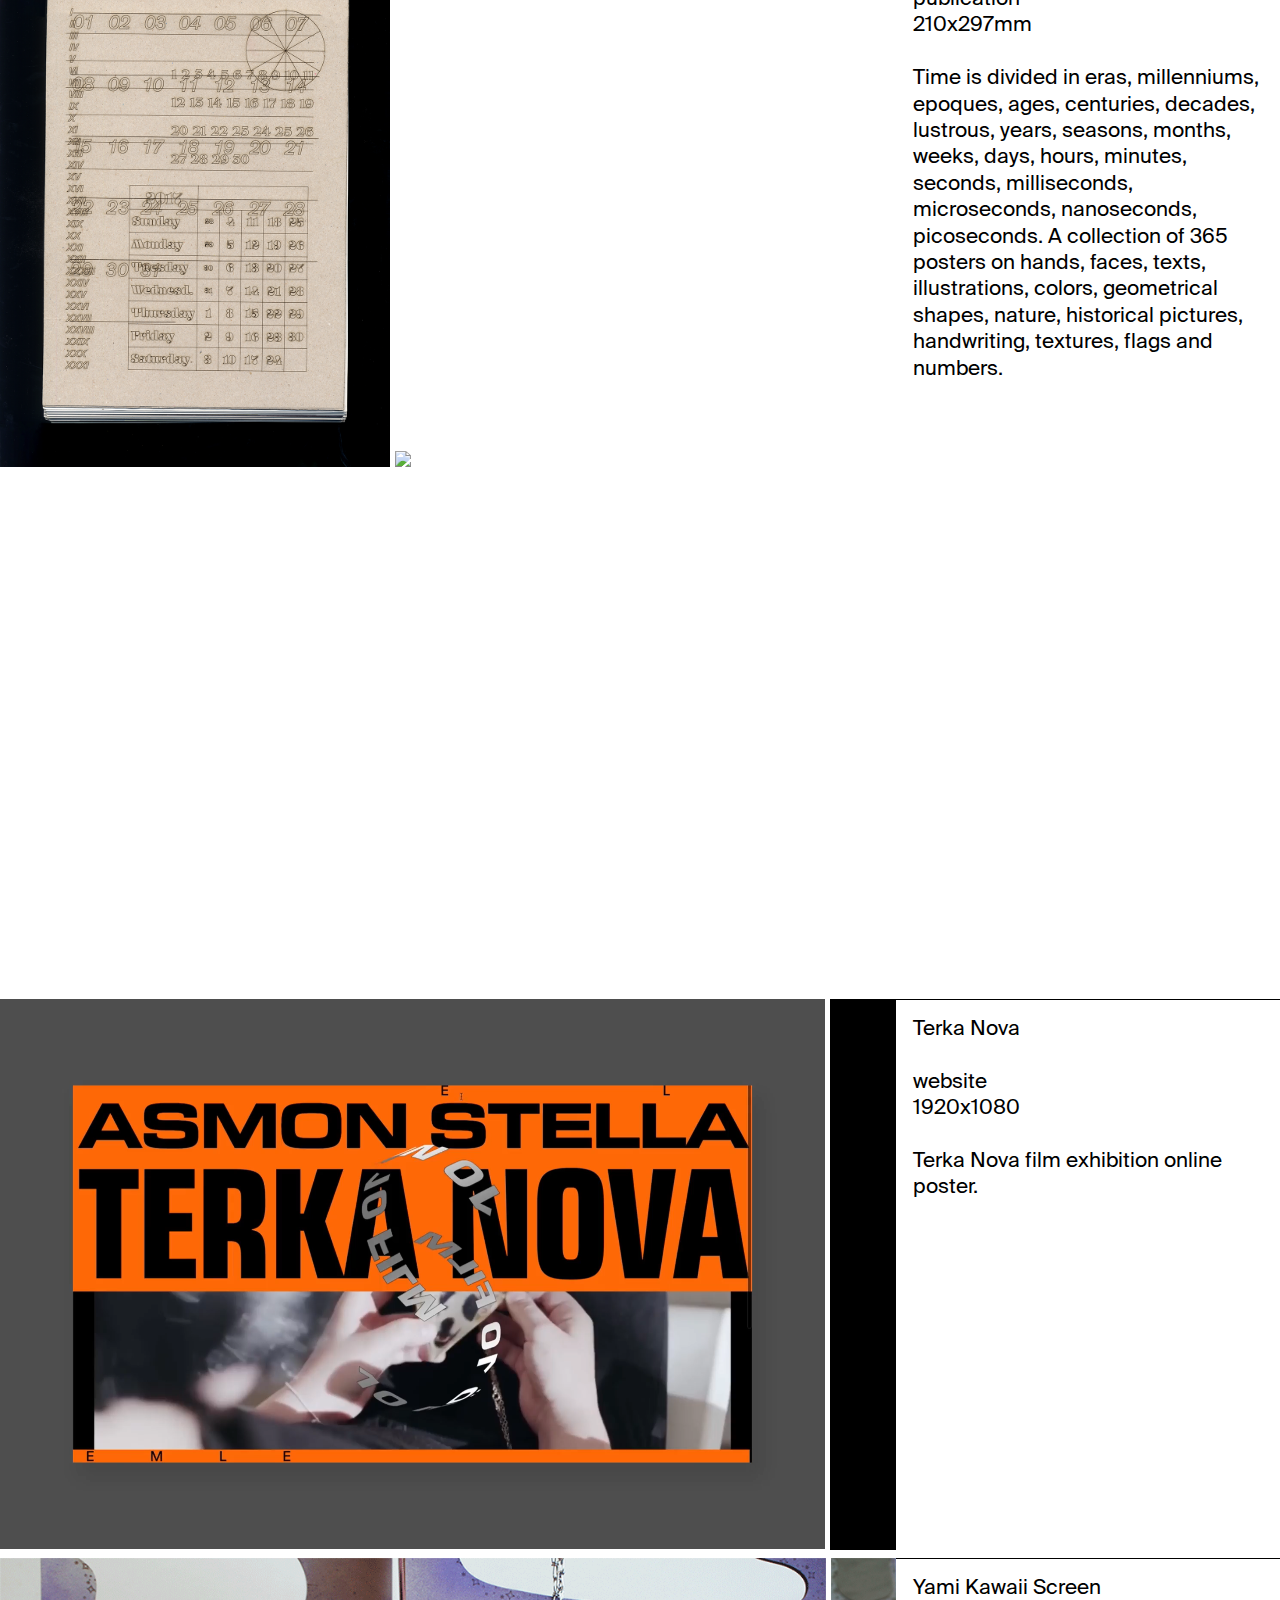
==== commit 2b9ec6da: "a" ====
--- a/index.html
+++ b/index.html
@@ -890,6 +890,10 @@
 
 	<div class="project">
 		<div class="project-item">
+			<video src="images/STV/STV.mp4" type="video/mp4" height="100%" loop muted autoplay=autoplay playsinline>
+					</video>
+		</div>
+		<div class="project-item">
 			<img src="images/STV/STV_1.png" />
 		</div>
 	</div>
@@ -1173,6 +1177,10 @@
 		<div class="project-item">
 			<img src="images/flippo/flippo-1.png" />
 		</div>
+		<div class="project-item">
+			<video src="images/flippo/flippo_love.mp4" type="video/mp4" height="100%" loop muted autoplay=autoplay playsinline>
+					</video>
+		</div>
 	</div>
 
 	<div class="project-description">
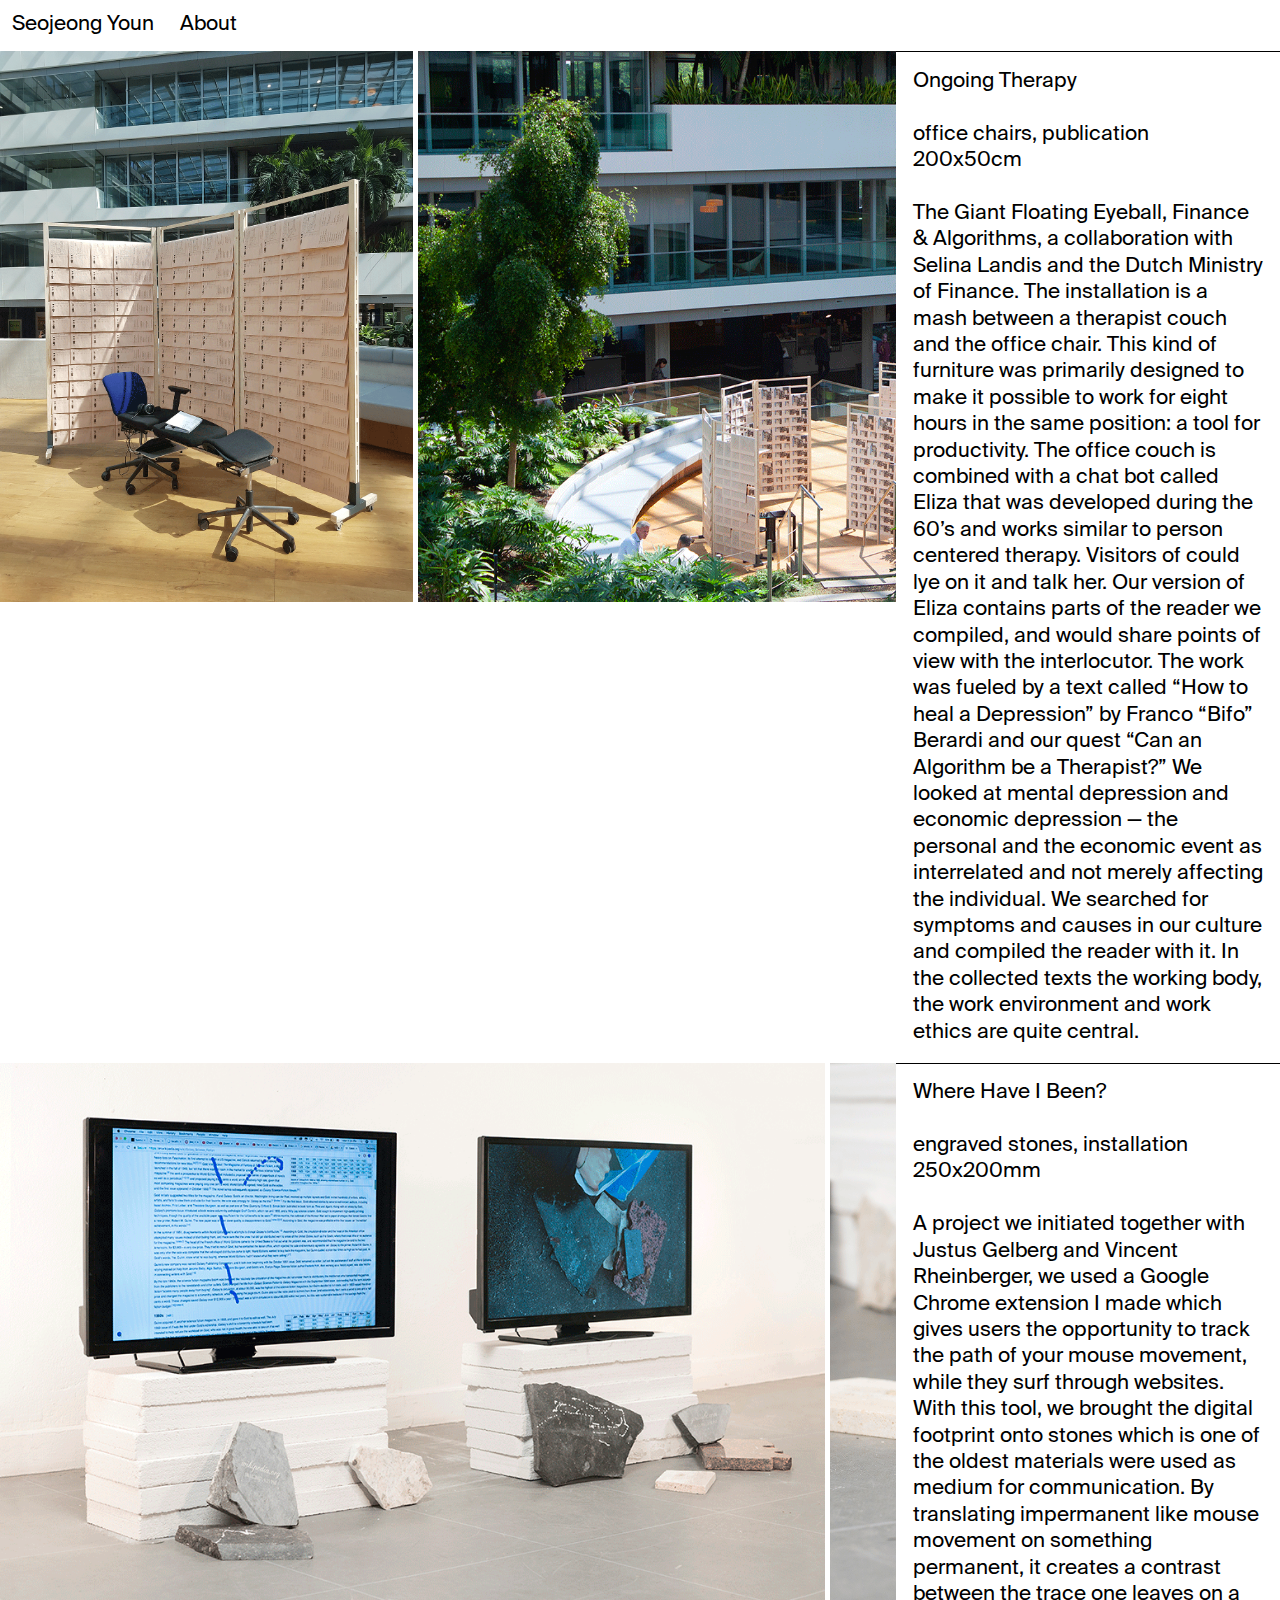
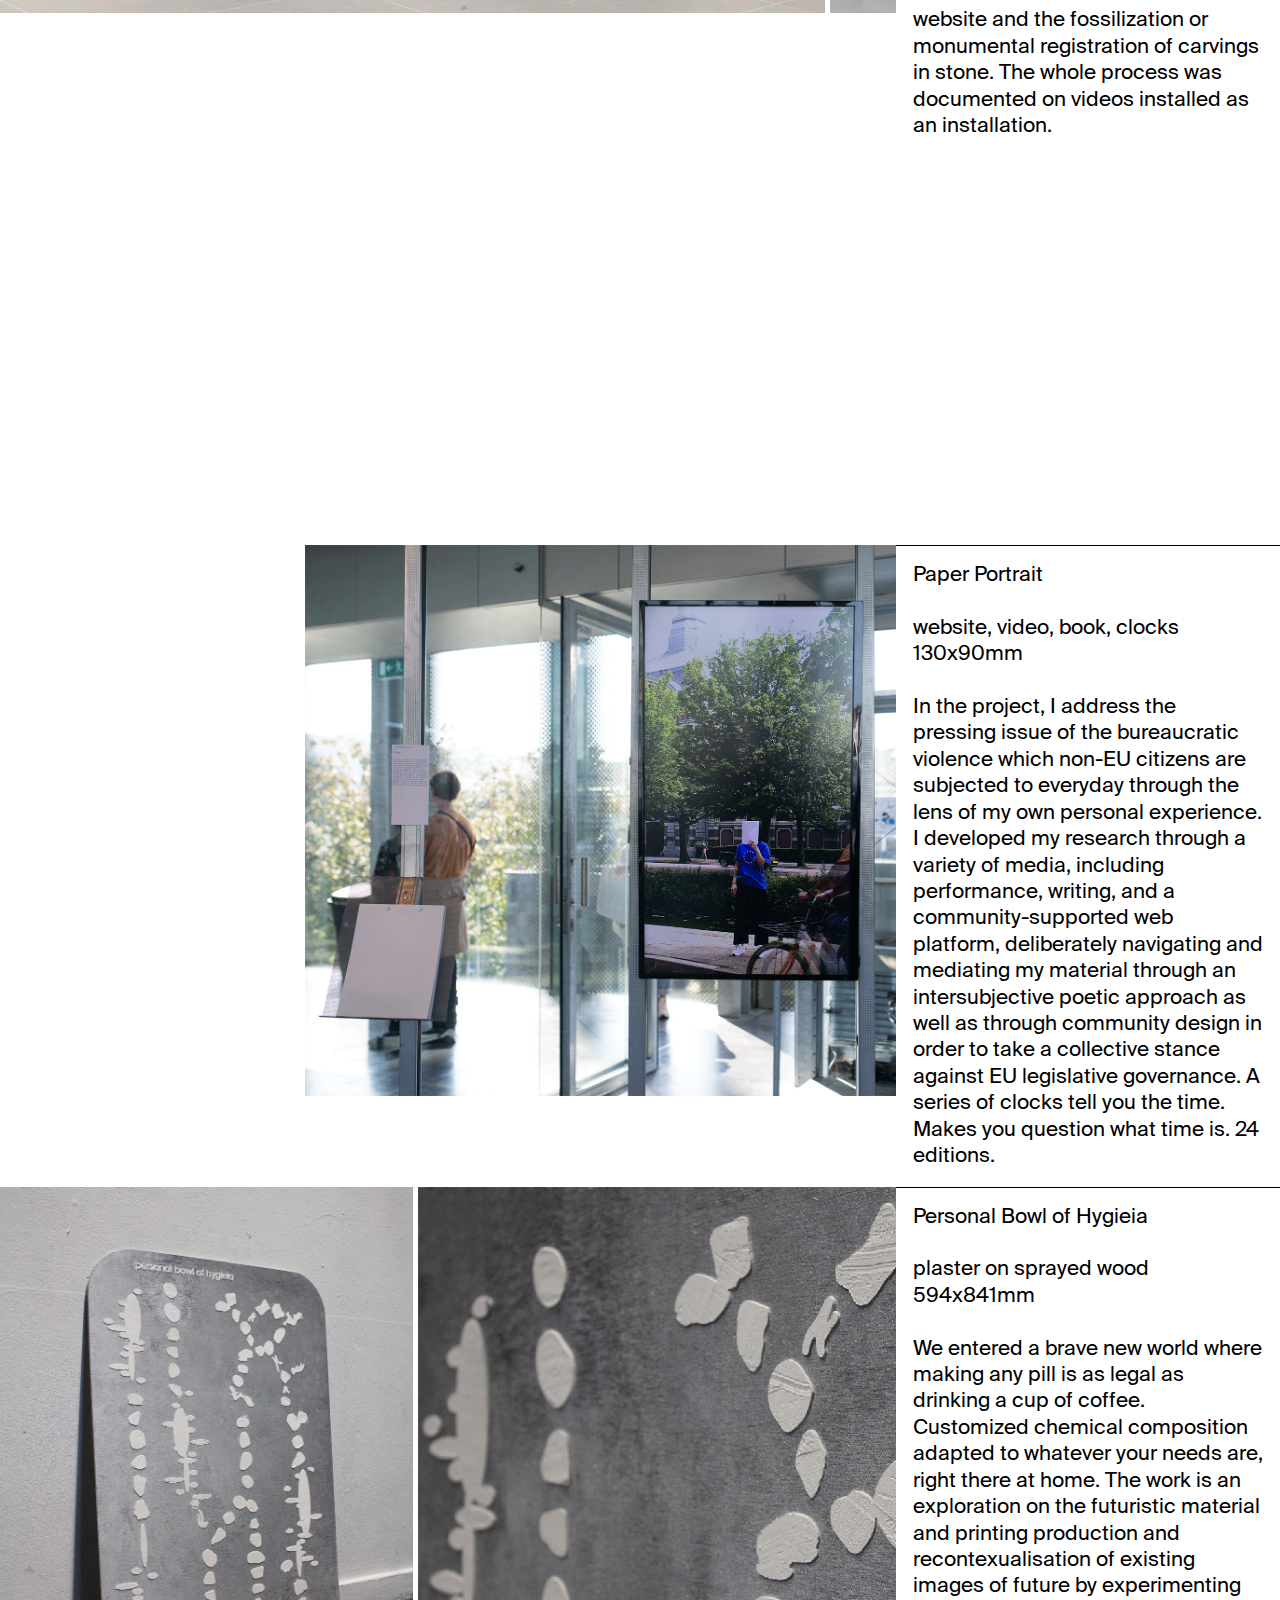
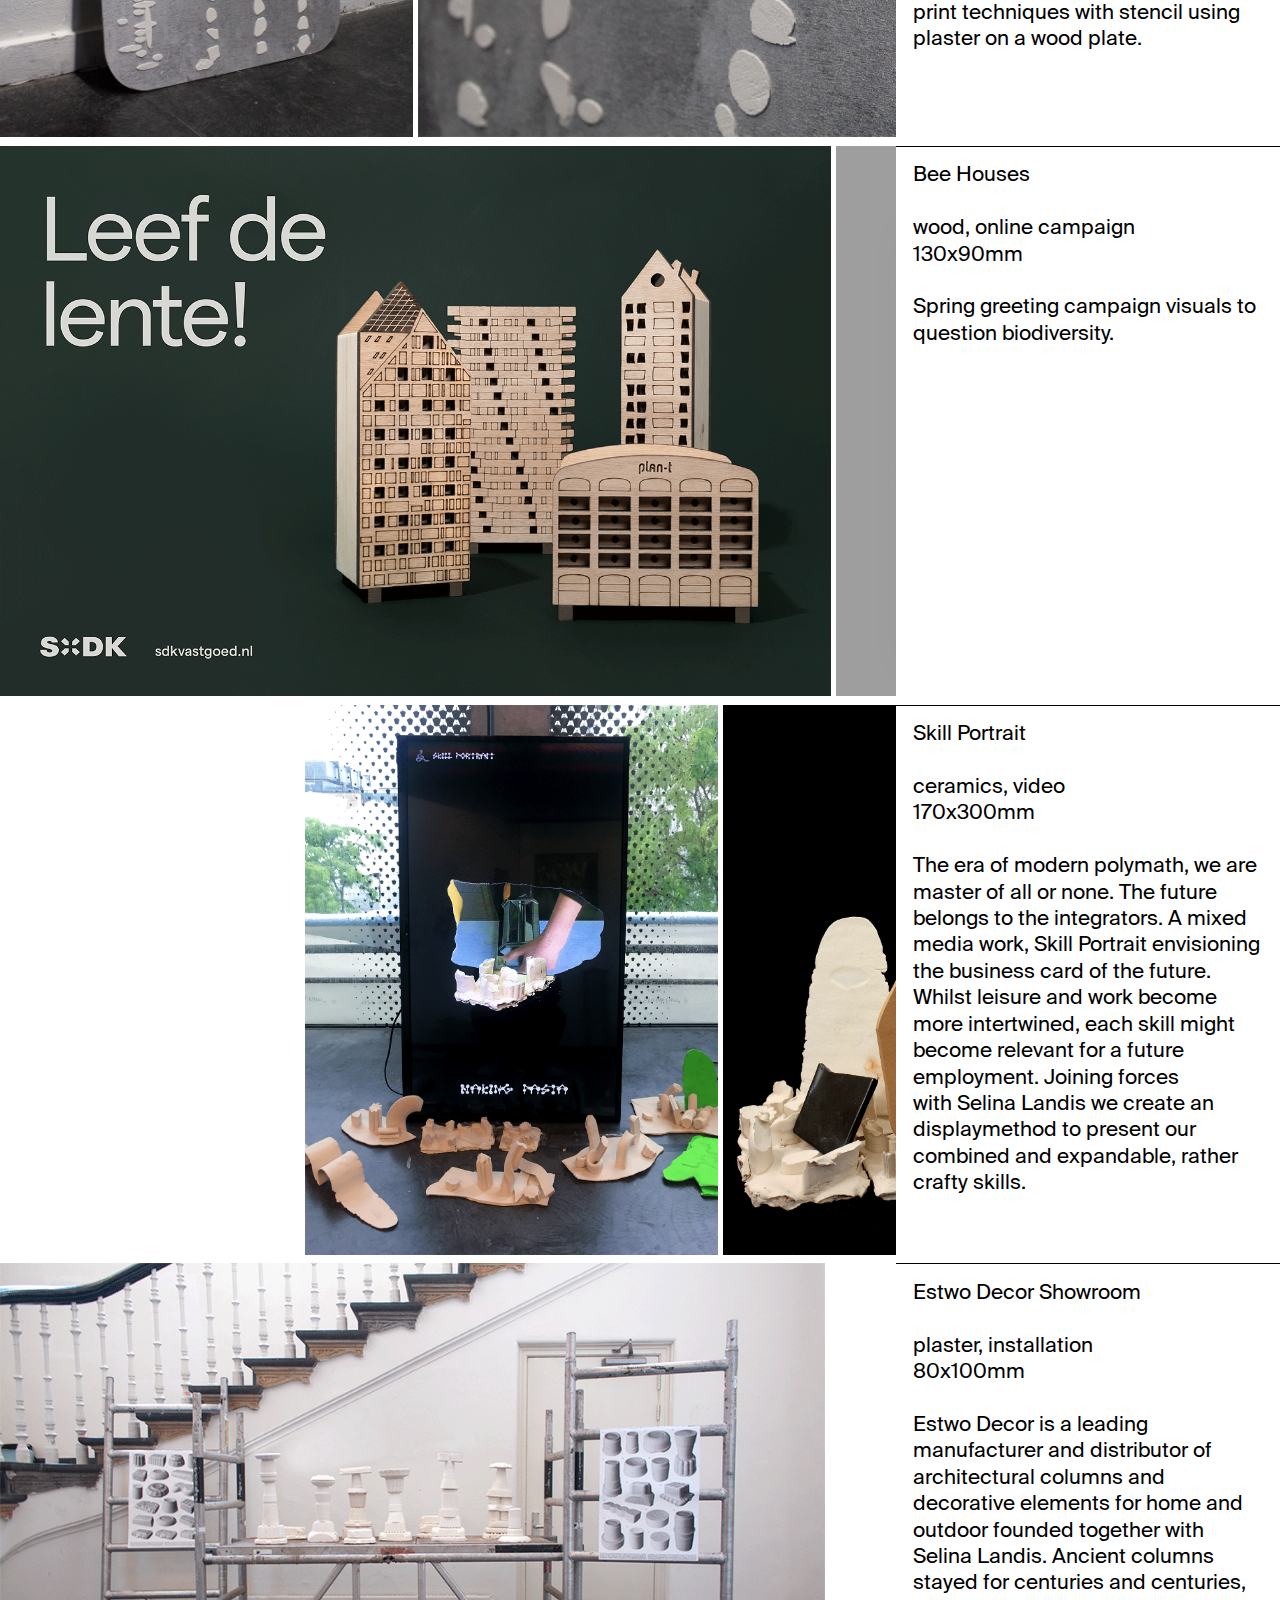
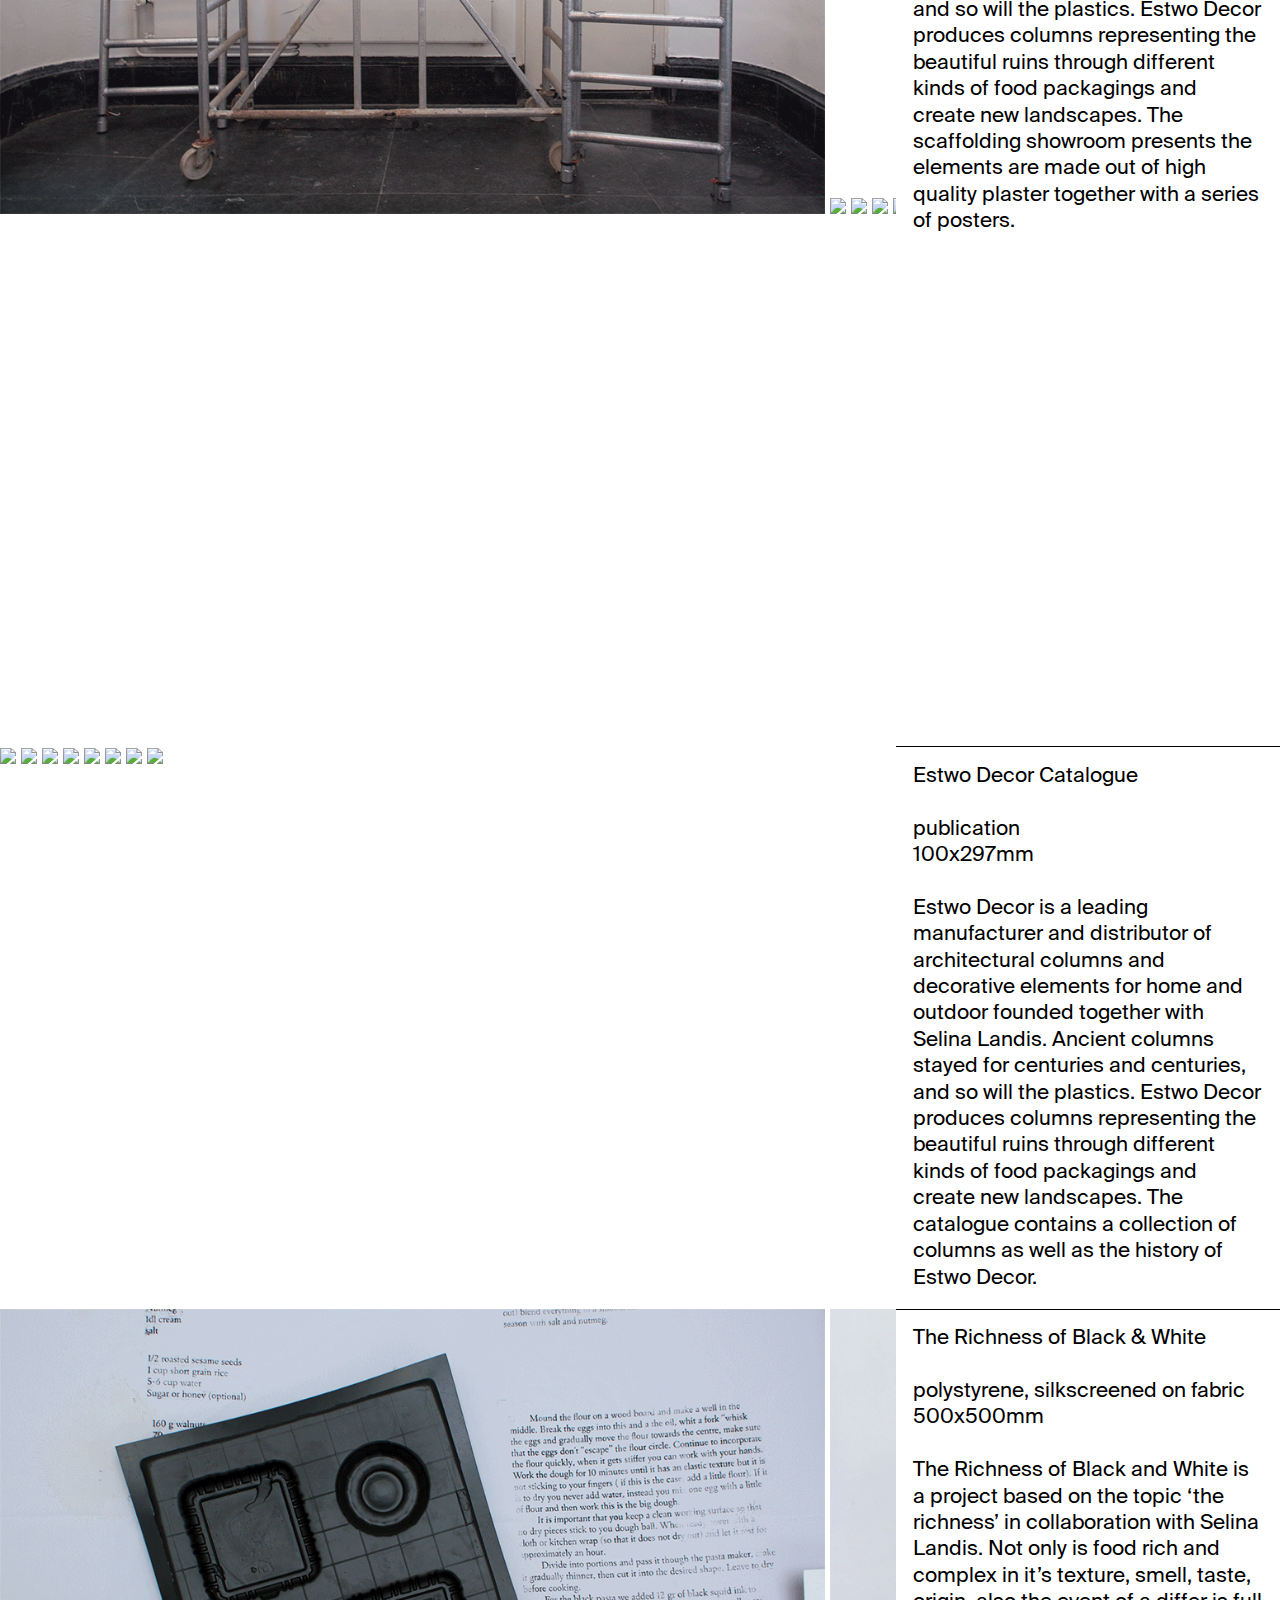
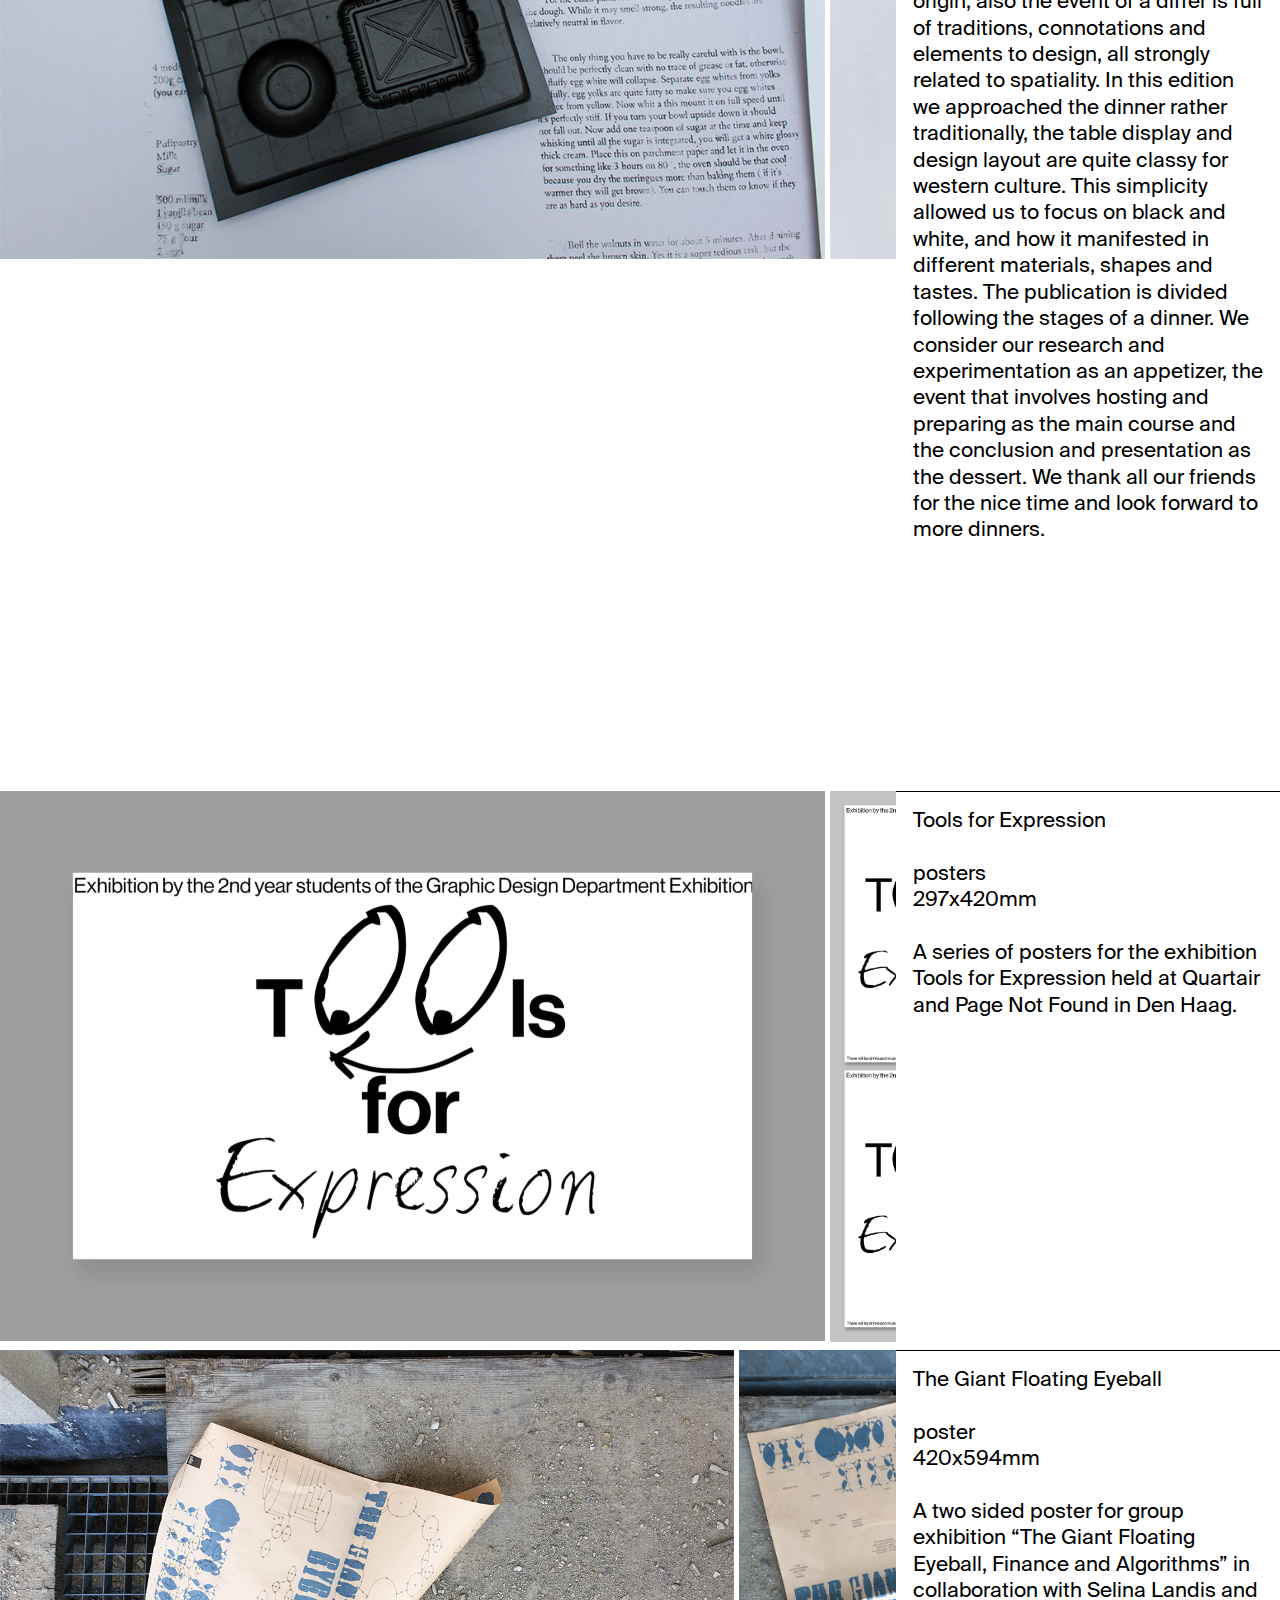
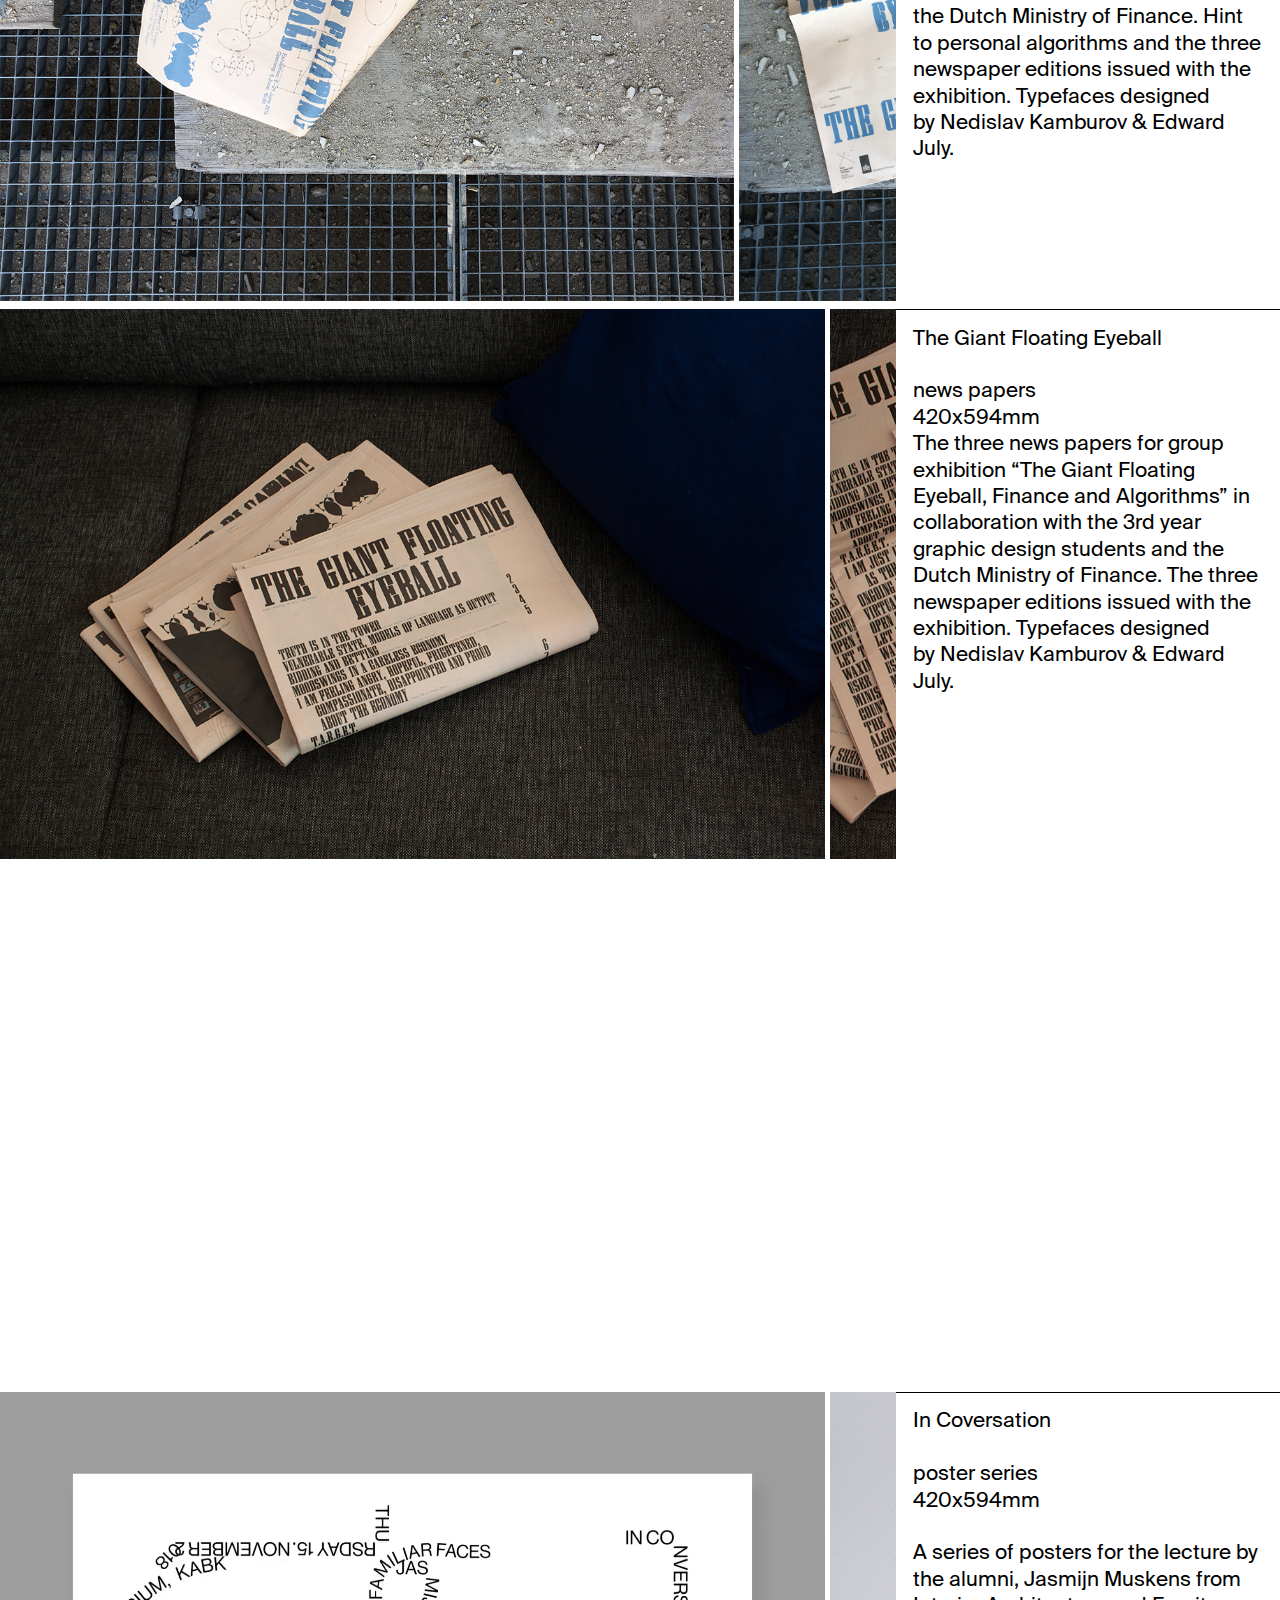
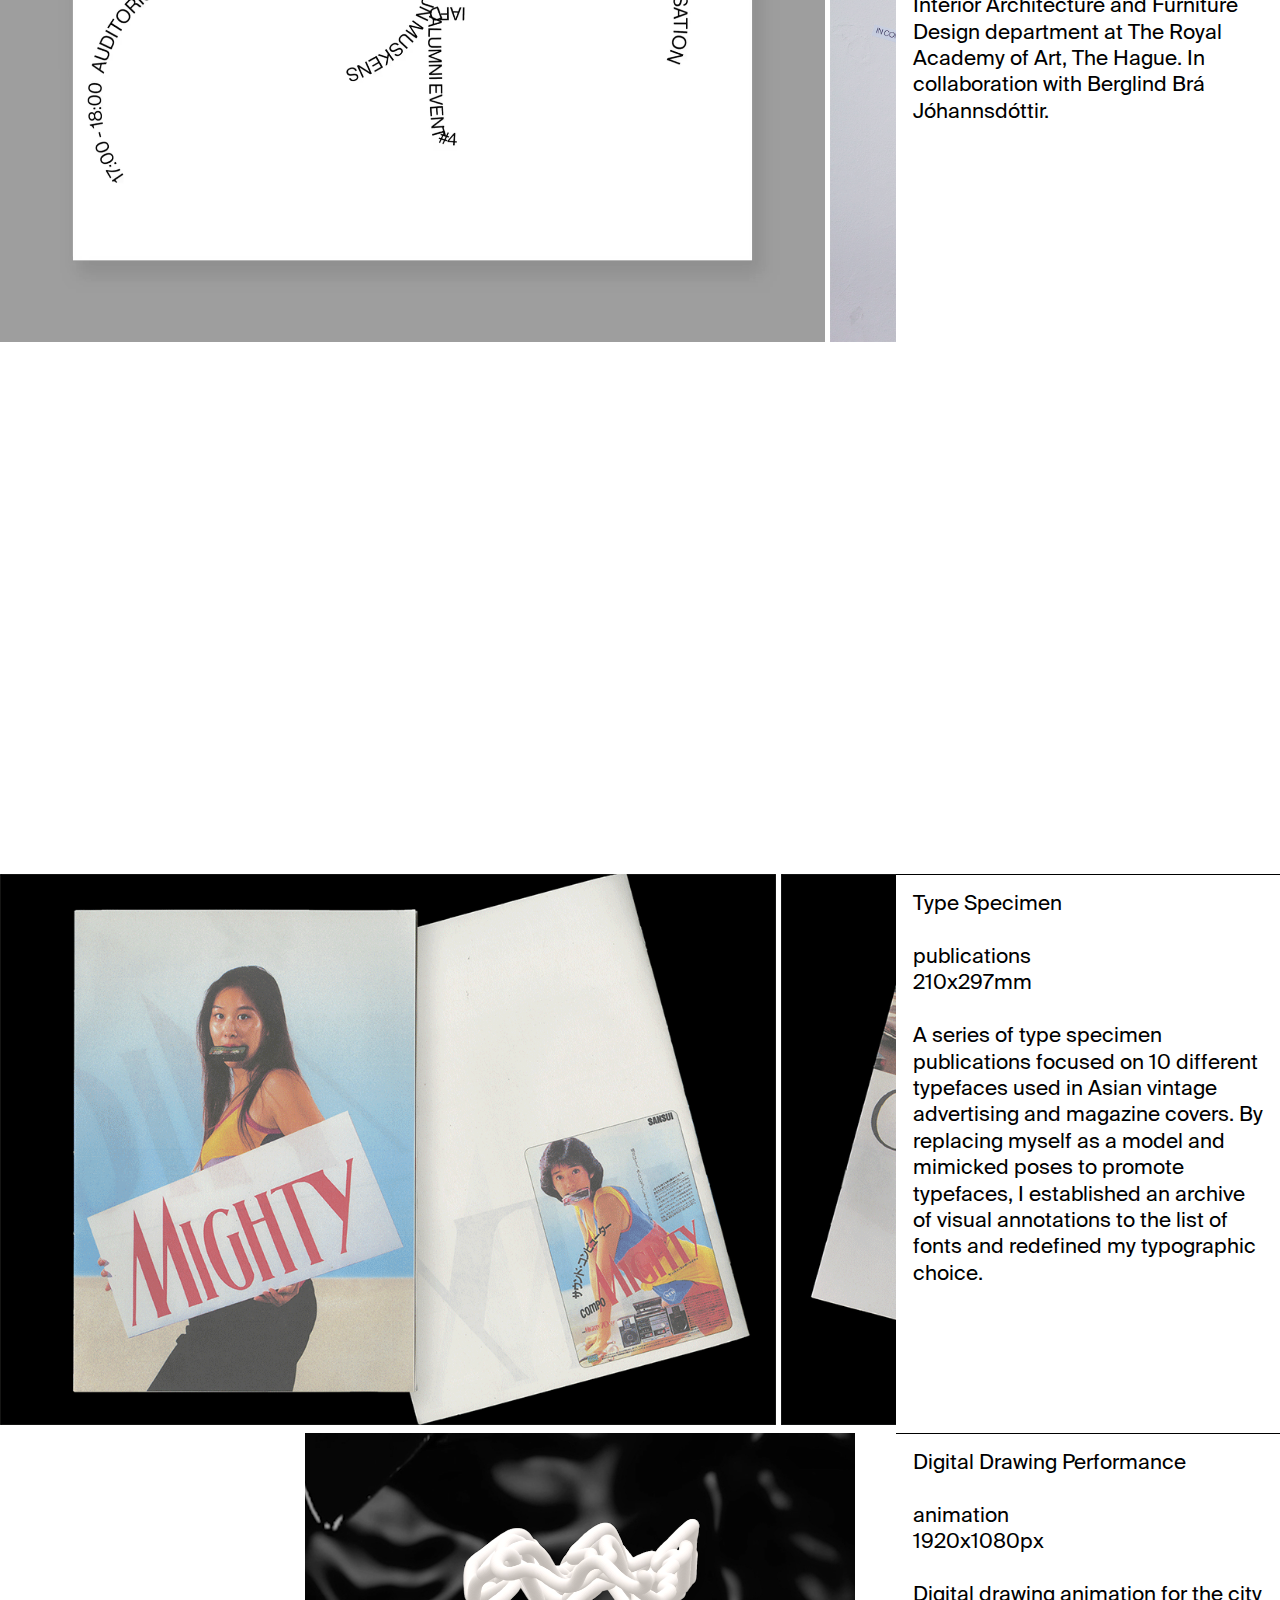
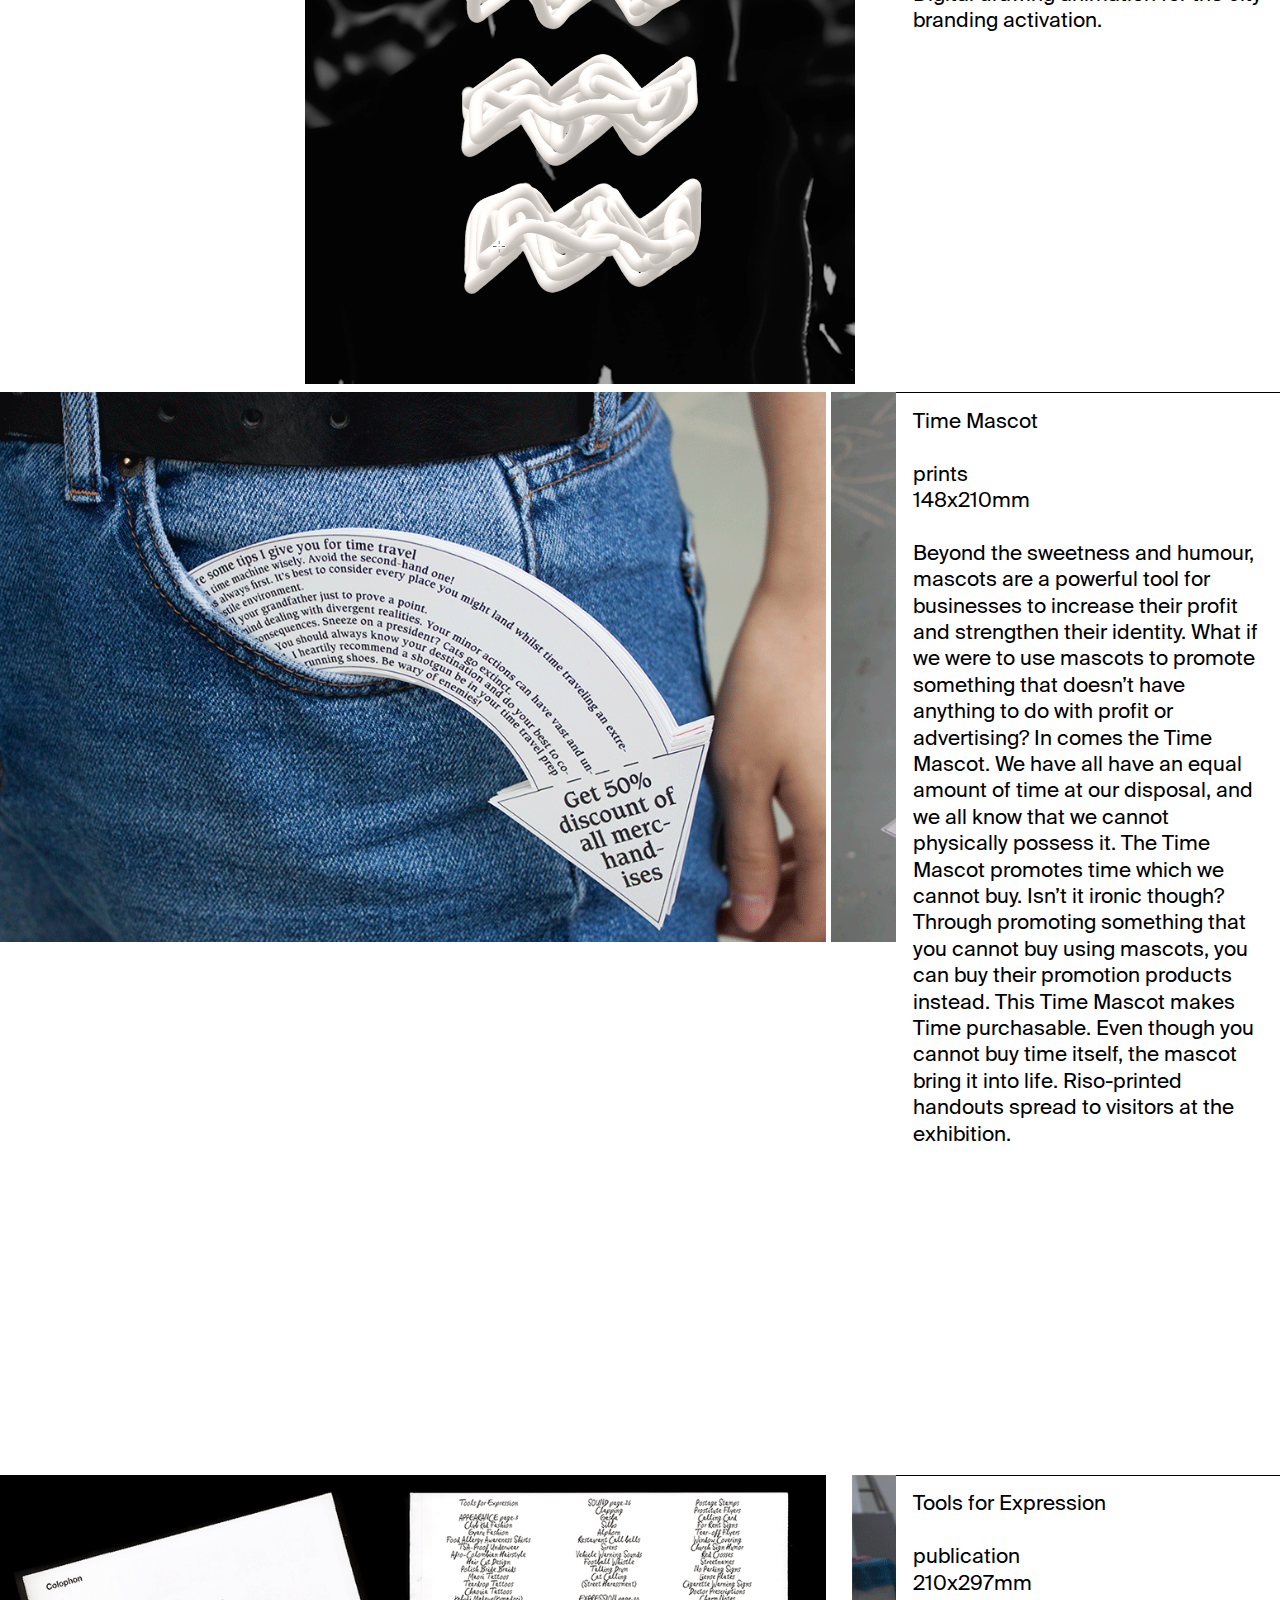
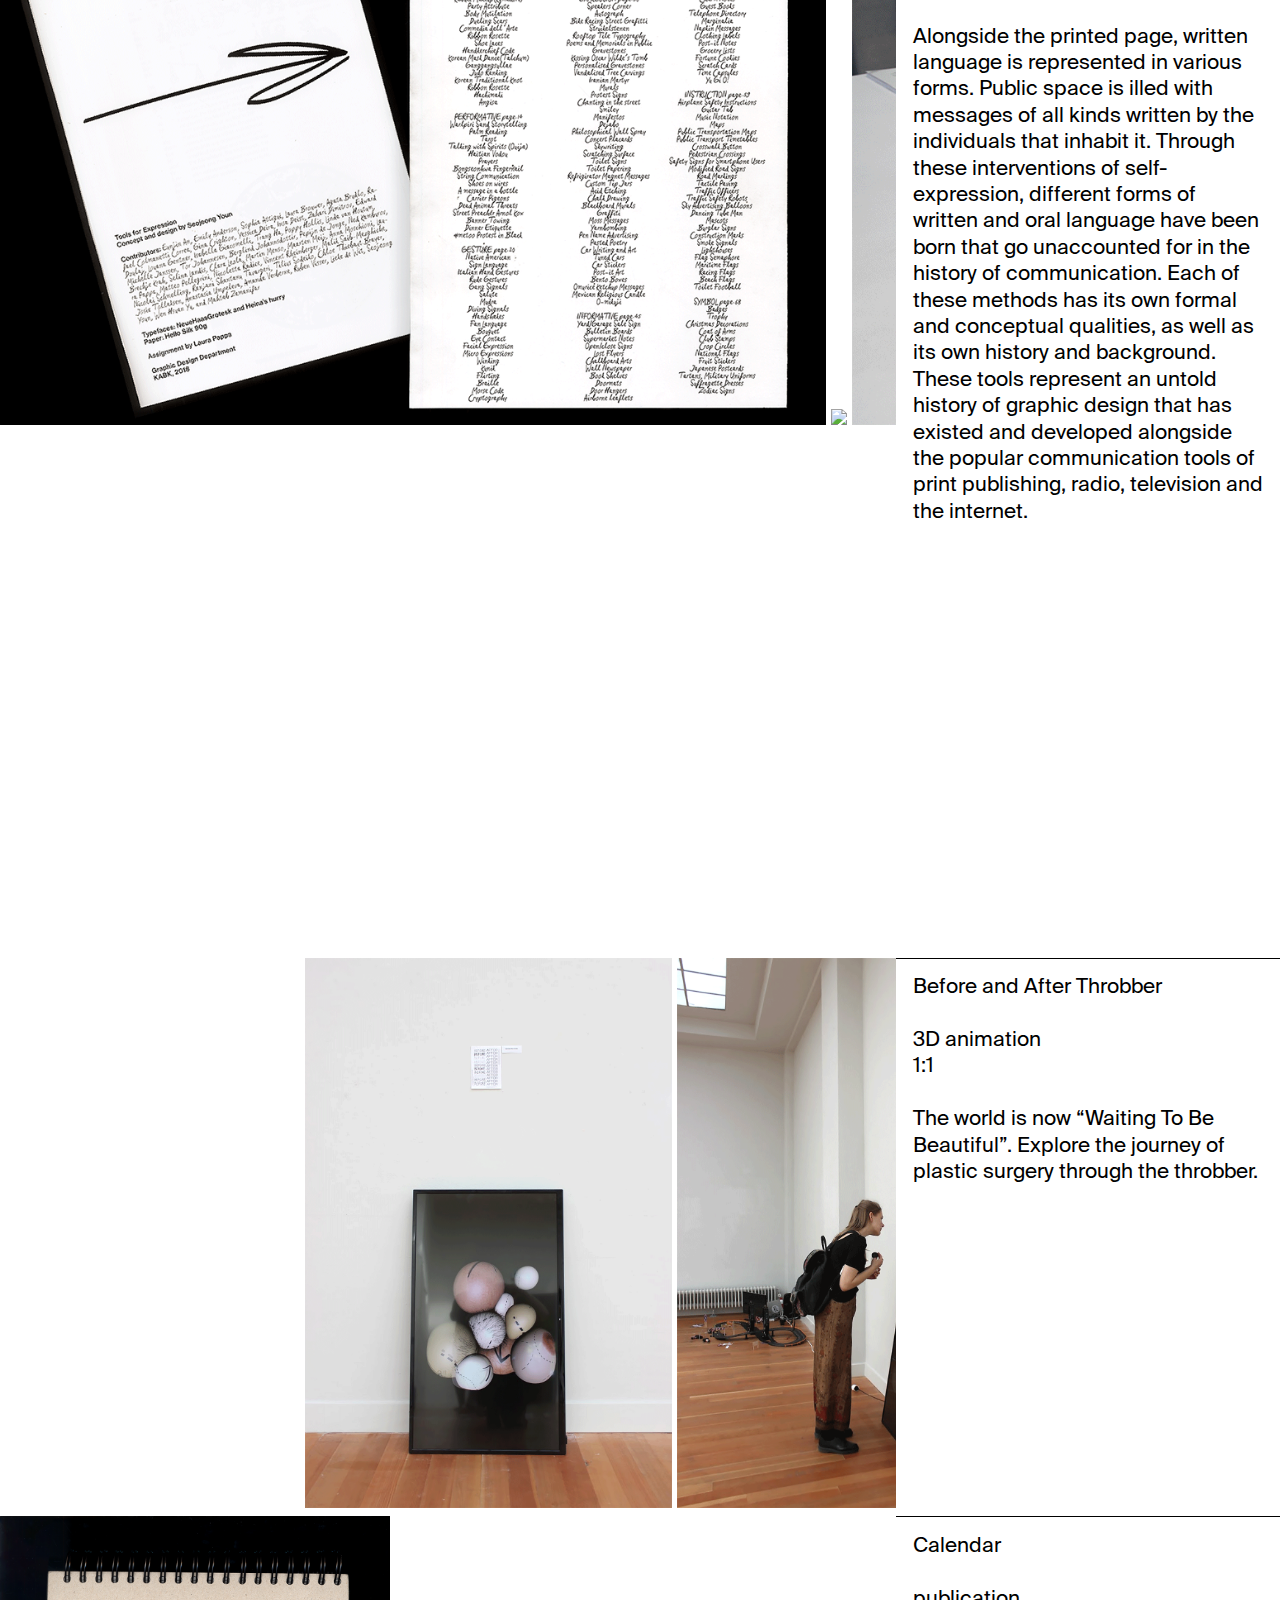
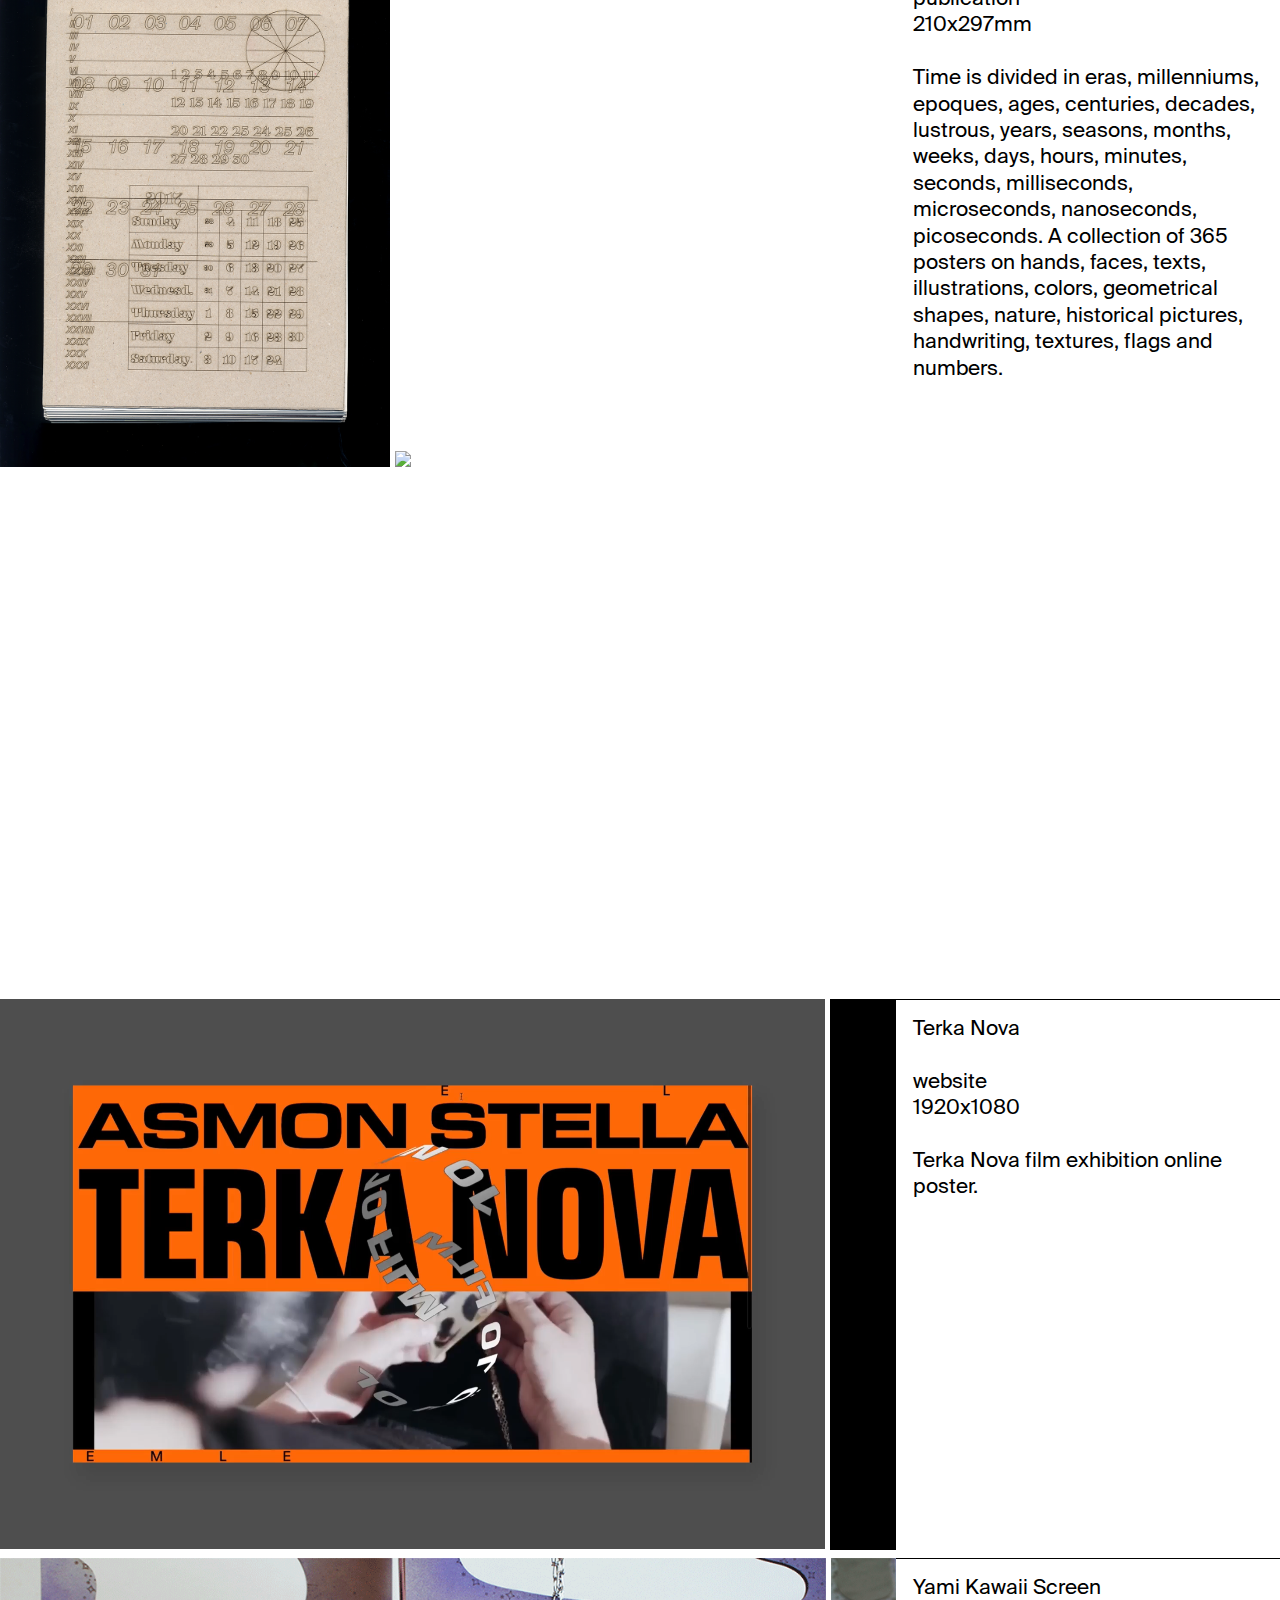
==== commit 1a26a2ce: "a" ====
--- a/index.html
+++ b/index.html
@@ -909,7 +909,7 @@
 			</div>
 		</div>
 	<div class="project-content">
-<br />Collaborative digital drawing animation for city brand activation.
+<br />Digital drawing animation for the city branding activation.
 	</div>
 	</div>
 
@@ -1130,7 +1130,7 @@
 			</div>
 		</div>
 	<div class="project-content">
-	<br />	Opening sequence of a book How To Sharpen The Pencils written by David Rees. “Why are we doing useless things?” In life we have many obligations To the majority of people, the subjects that we’ve listed are considered work. They require large amounts of effort, time, focus and dedication. To upend this monotonous rhythm, we are called to do ‘useless’ things. For in this ‘useless’ activities, there is certain peace and certain joy. It’s something most people will be familiar with; doodling as a superficial exercise, a mindless ‘going through the motions’ of an activity that serves no other purpose then to kill time. Some find it in watching their favourite show, others find it in a shopping spree. The idea of spending time on mindless activity fascinates people. Mindlessness can be understood as a mental state not unlike an aural buzz. These ‘useless’ activities are extremely diverse, however, their core use to us as human beings, is that they fulfil the role of giving us short-term happiness. This happiness, serves no point other than giving us instant gratification and relaxation. Yet, these ‘useless’ things can also give us a monotonous bliss, which is why some people enjoy learning the art of sharpening the pencil, even if its considered a ‘useless’ thing. Click <a href="https://vimeo.com/320859051" style="text-decoration: underline; color: blue;">here</a> for watching the video.
+	<br />	Opening sequence of a book How To Sharpen The Pencils written by David Rees. “Why are we doing useless things?” In life we have many obligations To the majority of people, the subjects that we’ve listed are considered work. To upend this monotonous rhythm, we are called to do ‘useless’ things. For in this ‘useless’ activities, there is certain peace and certain joy. It’s something most people will be familiar with; doodling as a superficial exercise, a mindless ‘going through the motions’ of an activity that serves no other purpose then to kill time. Mindlessness can be understood as a mental state not unlike an aural buzz. These ‘useless’ activities are extremely diverse, however, their core use to us as human beings, is that they fulfil the role of giving us short-term happiness. Yet, these ‘useless’ things can also give us a monotonous bliss, which is why some people enjoy learning the art of sharpening the pencil, even if its considered a ‘useless’ thing. Click <a href="https://vimeo.com/320859051" style="text-decoration: underline; color: blue;">here</a> for watching the video.
 </div>
 	</div>
 
